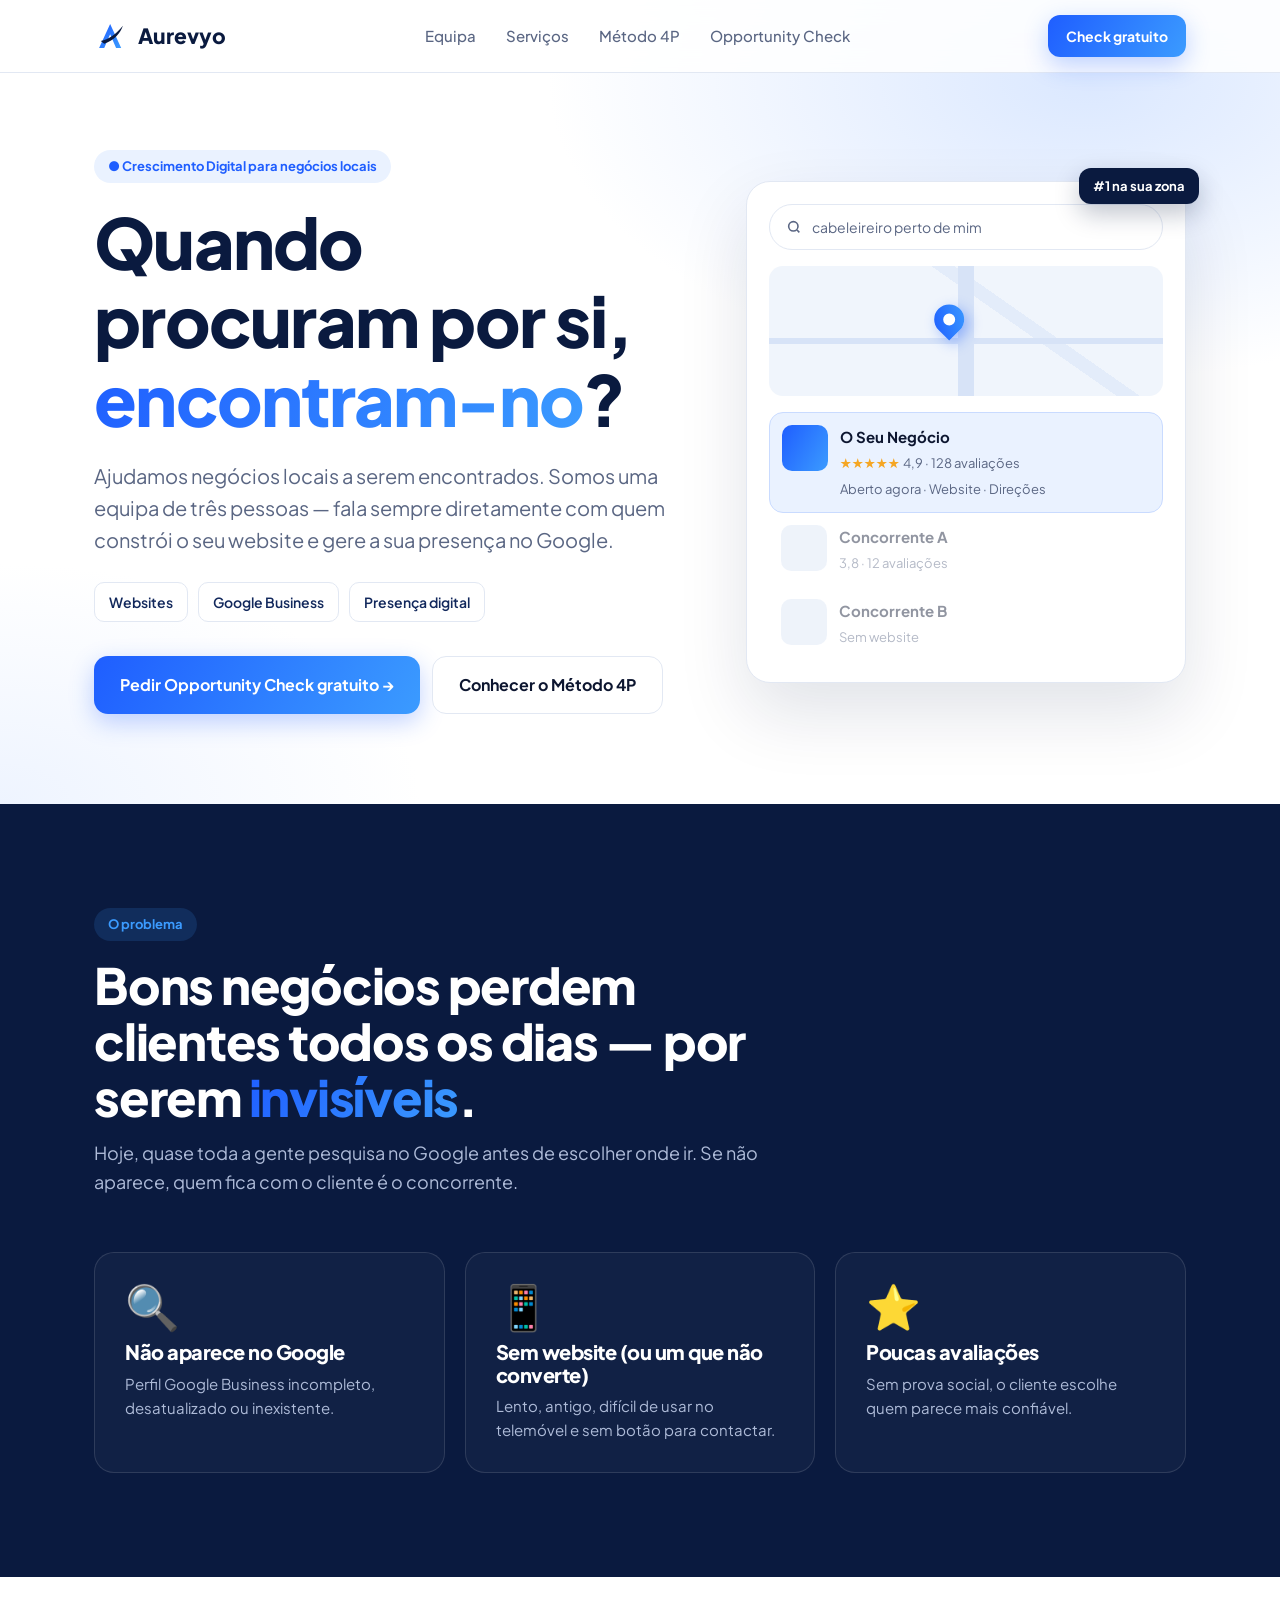
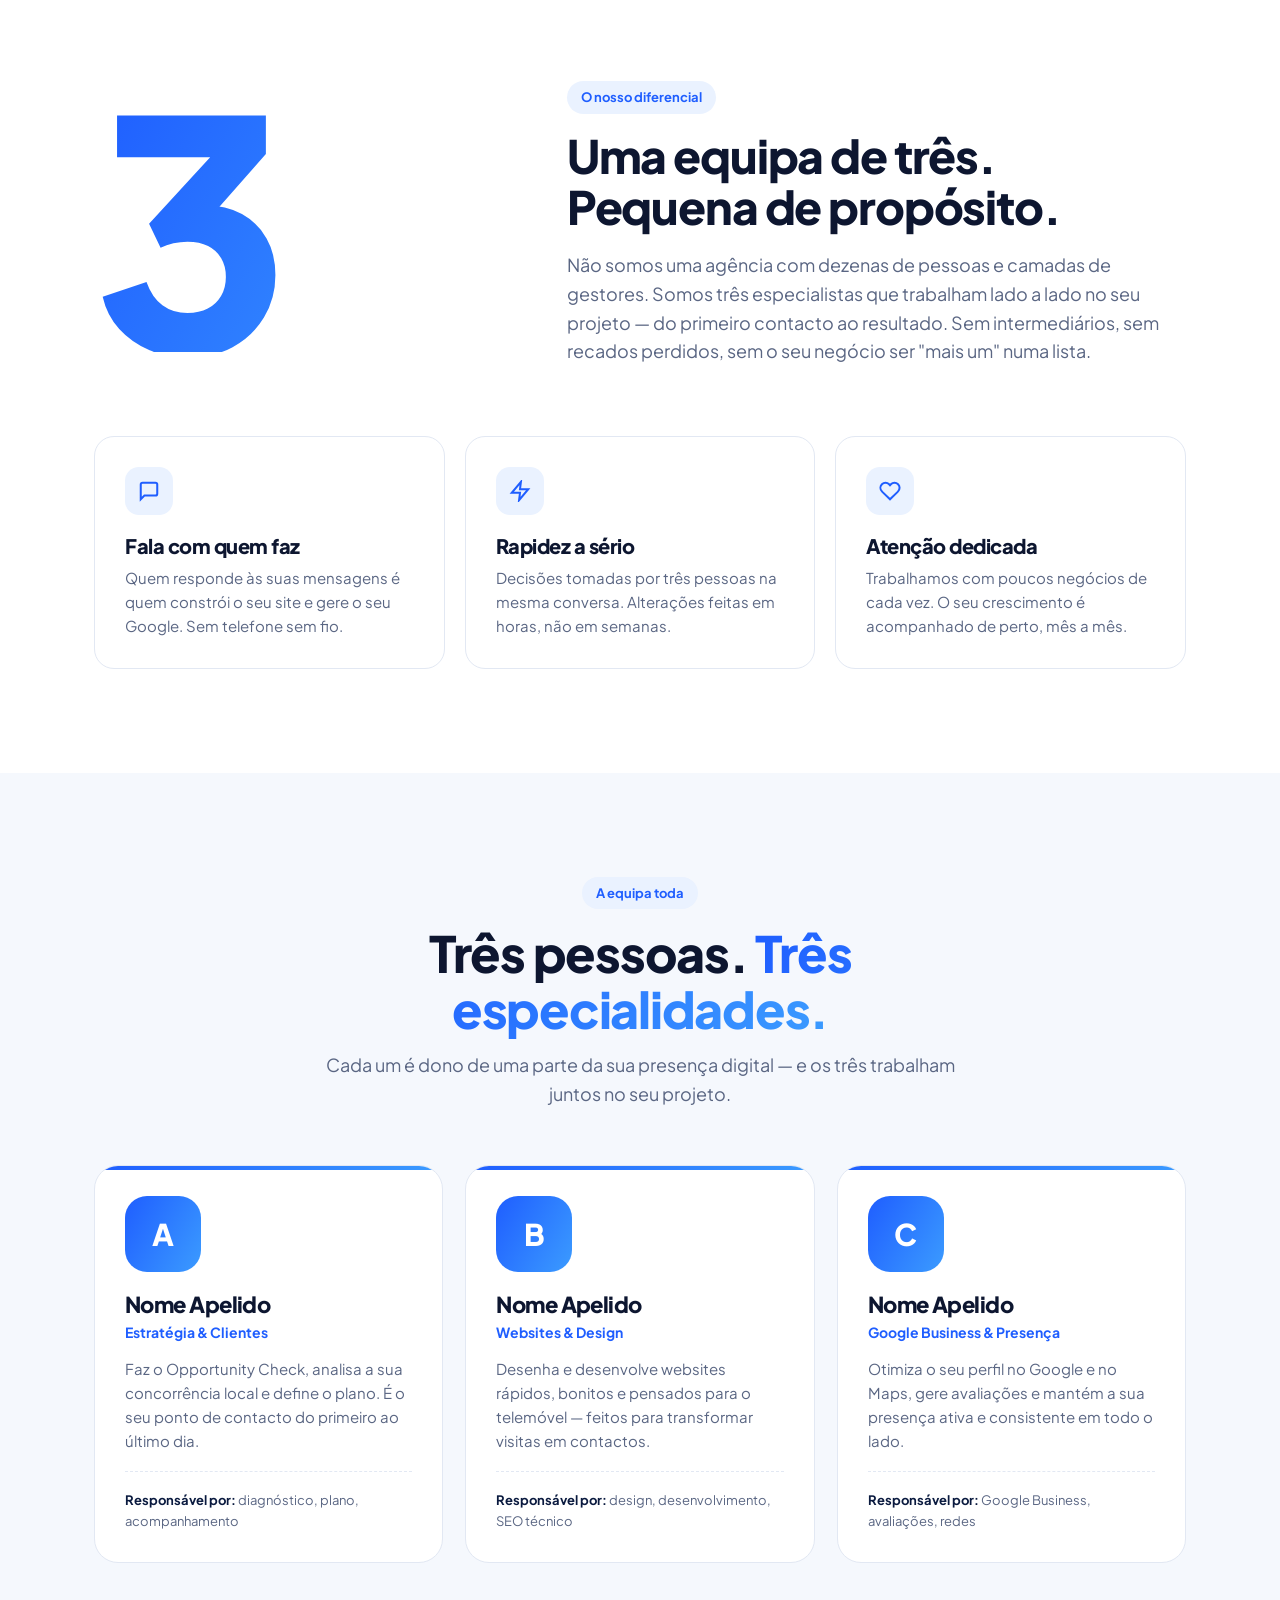
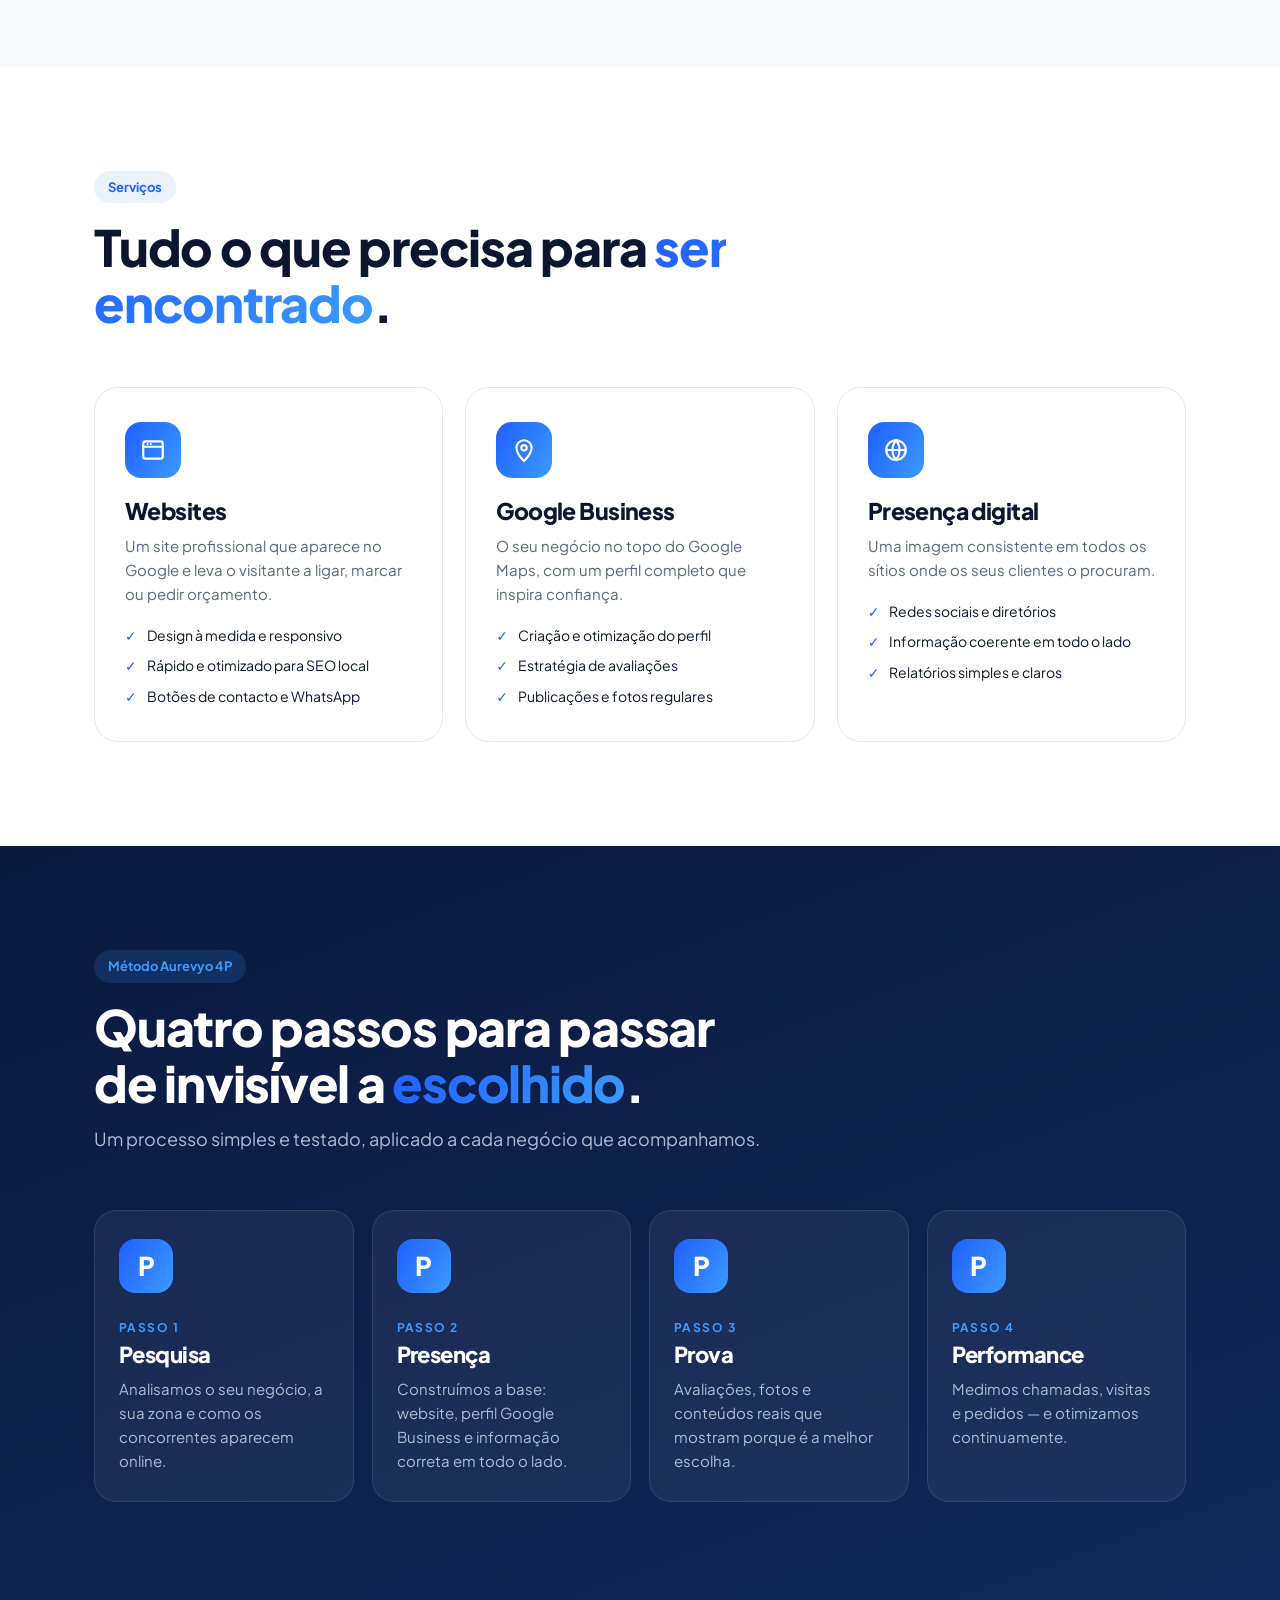
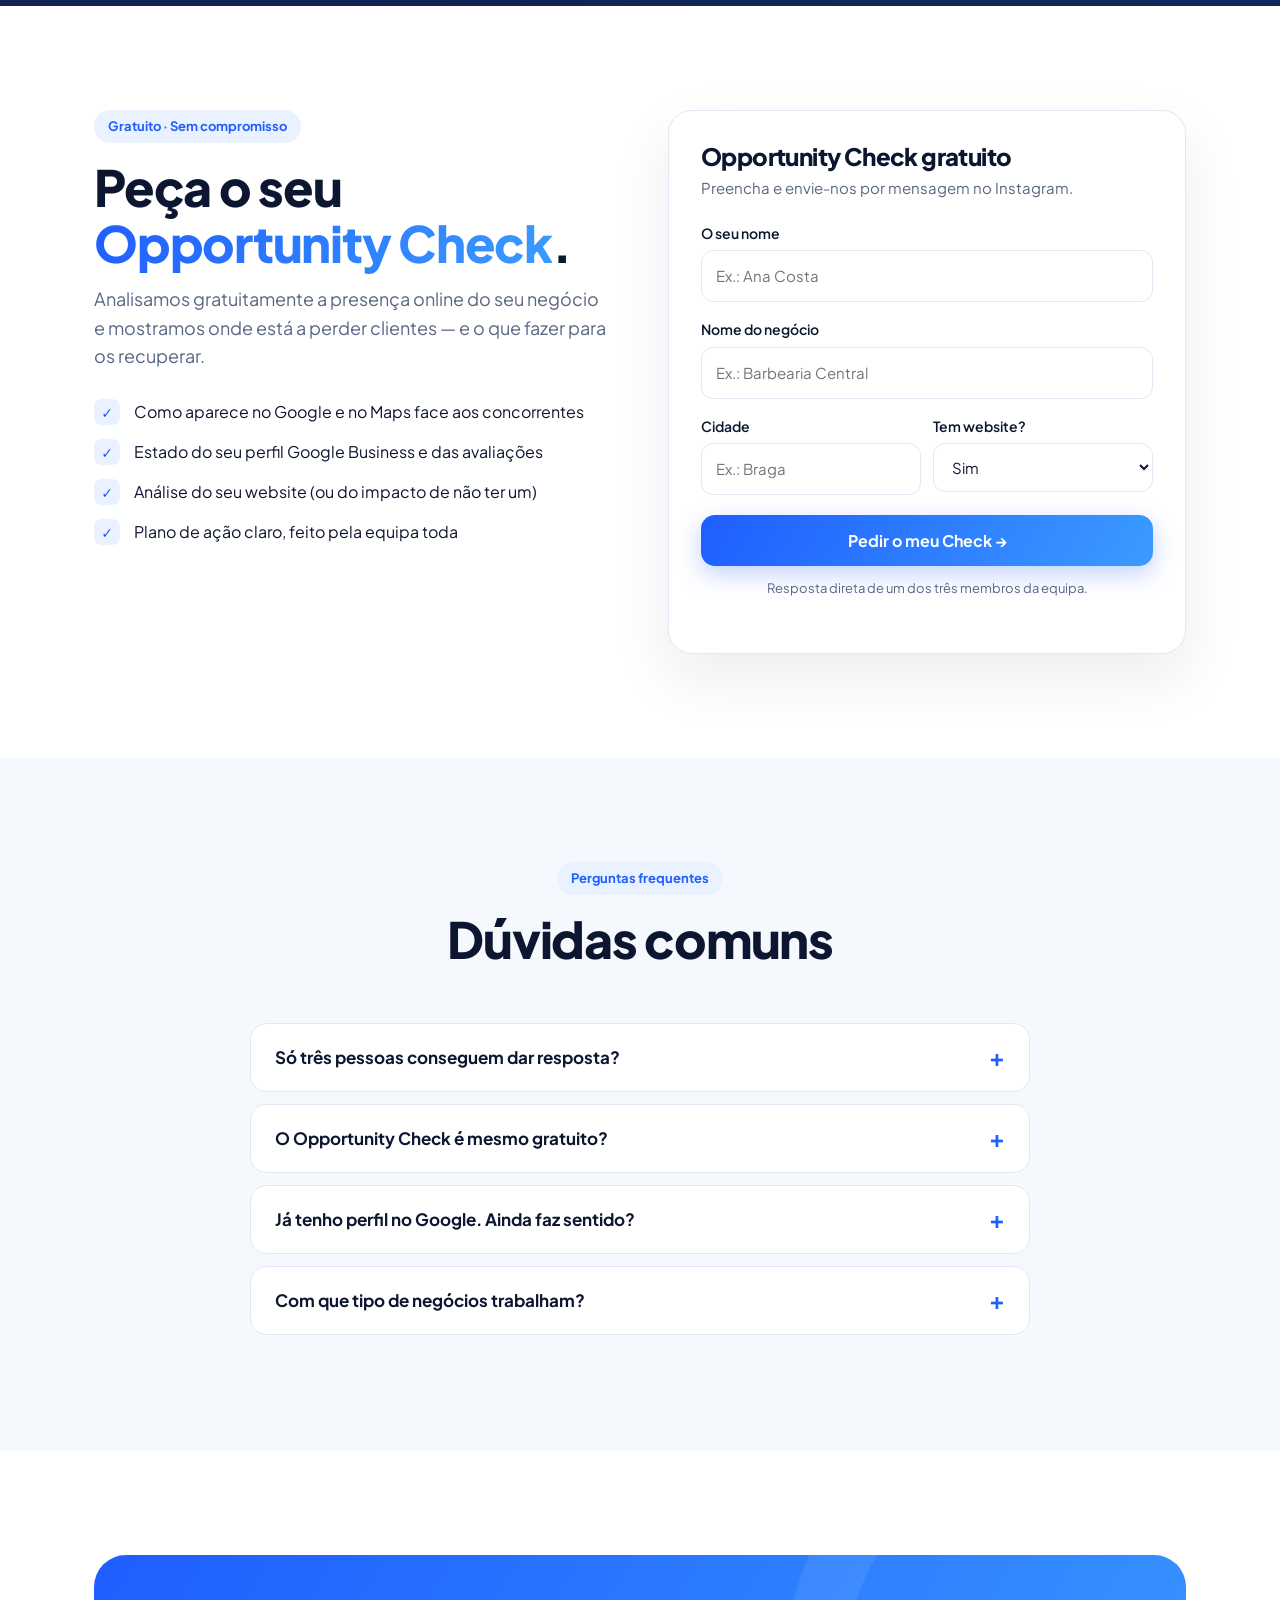
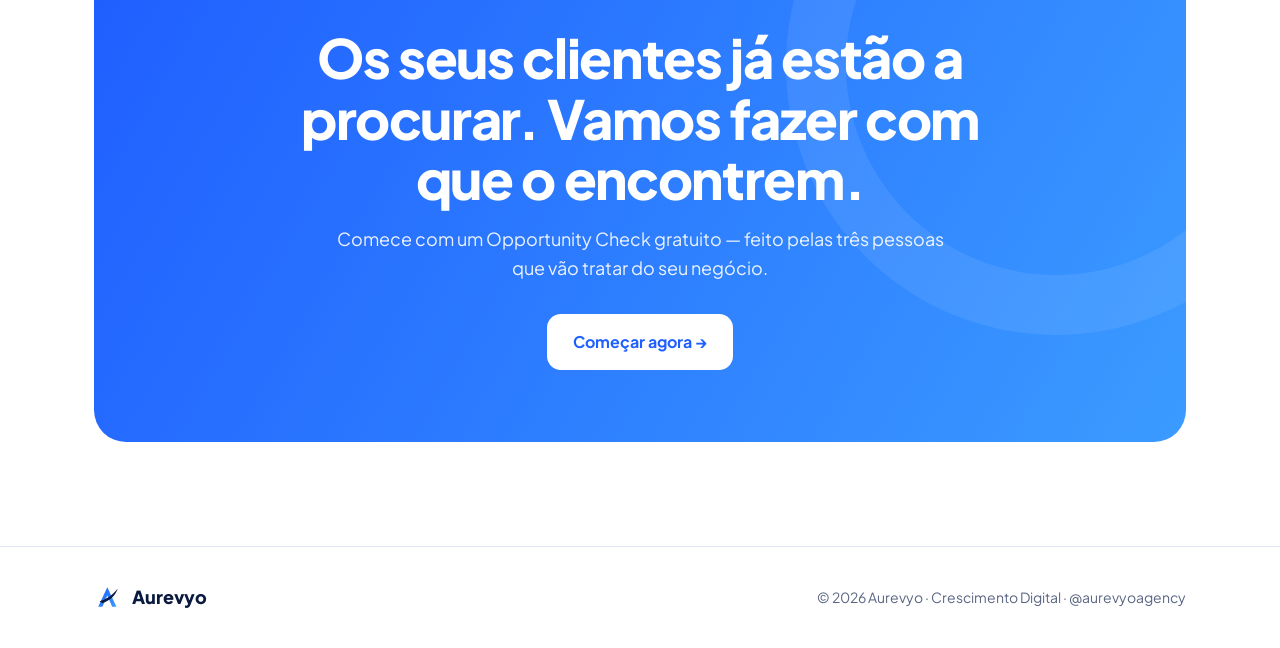
==== aurevyo/index.html @ ffbe44a6 "Add Aurevyo agency landing page Single-file site for Aurevyo (Crescimento Digital): local-business f" ====
<!doctype html>
<html lang="pt-PT">
<head>
<meta charset="utf-8">
<meta name="viewport" content="width=device-width, initial-scale=1">
<title>Aurevyo | Crescimento Digital</title>
<meta name="description" content="Ajudamos negócios locais a serem encontrados. Websites, Google Business e presença digital — feitos por uma equipa de três pessoas, sem intermediários.">
<link rel="preconnect" href="https://fonts.googleapis.com">
<link rel="preconnect" href="https://fonts.gstatic.com" crossorigin>
<link href="https://fonts.googleapis.com/css2?family=Plus+Jakarta+Sans:wght@400;500;600;700;800&display=swap" rel="stylesheet">
<style>
  /*
    ==== EDITAR ====
    - Equipa: nomes/cargos/bios na secção "EQUIPA".
    - Método 4P: os quatro P na secção "METODO".
    - Instagram: IG_USER no <script> no fim do ficheiro.
  */
  :root {
    --navy: #0a1a3f;
    --navy-2: #12285c;
    --blue: #1f5eff;
    --blue-2: #3b9bff;
    --sky: #eaf2ff;
    --bg: #ffffff;
    --bg-soft: #f5f8fd;
    --text: #0d1630;
    --muted: #5a6683;
    --line: #e2e8f3;
    --radius: 20px;
    --max: 1140px;
    --grad: linear-gradient(120deg, var(--blue), var(--blue-2));
  }
  * { box-sizing: border-box; margin: 0; padding: 0; }
  html { scroll-behavior: smooth; }
  body { background: var(--bg); color: var(--text); font-family: "Plus Jakarta Sans", system-ui, sans-serif; line-height: 1.6; -webkit-font-smoothing: antialiased; overflow-x: hidden; }
  a { color: inherit; text-decoration: none; }
  .wrap { max-width: var(--max); margin: 0 auto; padding: 0 24px; }
  h1, h2, h3 { line-height: 1.12; letter-spacing: -0.025em; font-weight: 800; }
  .eyebrow { display: inline-flex; align-items: center; gap: 8px; font-size: 13px; font-weight: 700; color: var(--blue); background: var(--sky); padding: 6px 14px; border-radius: 999px; }
  .grad { background: var(--grad); -webkit-background-clip: text; background-clip: text; color: transparent; }
  section { padding: 104px 0; }
  .head { max-width: 680px; margin-bottom: 56px; }
  .head.center { margin-left: auto; margin-right: auto; text-align: center; }
  .head h2 { font-size: clamp(32px, 4.6vw, 50px); margin: 16px 0 14px; }
  .head p { color: var(--muted); font-size: 18px; }

  .btn { display: inline-flex; align-items: center; justify-content: center; gap: 10px; padding: 15px 26px; border-radius: 14px; font-weight: 700; font-size: 16px; border: 0; cursor: pointer; font-family: inherit; transition: transform .2s, box-shadow .2s; }
  .btn-blue { background: var(--grad); color: #fff; box-shadow: 0 8px 24px rgba(31,94,255,.28); }
  .btn-blue:hover { transform: translateY(-2px); box-shadow: 0 14px 32px rgba(31,94,255,.36); }
  .btn-line { background: #fff; color: var(--text); border: 1.5px solid var(--line); }
  .btn-line:hover { border-color: var(--blue); }

  /* NAV */
  nav { position: fixed; inset: 0 0 auto 0; z-index: 50; background: rgba(255,255,255,.85); backdrop-filter: blur(14px); border-bottom: 1px solid var(--line); }
  nav .wrap { height: 72px; display: flex; align-items: center; justify-content: space-between; }
  .logo { display: flex; align-items: center; gap: 10px; font-weight: 800; font-size: 21px; color: var(--navy); }
  .logo svg { width: 34px; height: 34px; }
  .nav-links { display: flex; gap: 30px; font-size: 15px; font-weight: 500; color: var(--muted); }
  .nav-links a:hover { color: var(--blue); }
  nav .btn { padding: 10px 18px; font-size: 14px; border-radius: 12px; }

  /* HERO */
  .hero { padding: 150px 0 90px; background: radial-gradient(900px 500px at 85% 10%, #dbe8ff 0%, transparent 60%), radial-gradient(700px 400px at 0% 100%, #eef4ff 0%, transparent 60%); }
  .hero .wrap { display: grid; grid-template-columns: 1.15fr .85fr; gap: 56px; align-items: center; }
  .hero h1 { font-size: clamp(40px, 6vw, 70px); margin: 20px 0 22px; color: var(--navy); }
  .hero p.lead { font-size: clamp(17px, 1.9vw, 20px); color: var(--muted); max-width: 52ch; }
  .chips { display: flex; flex-wrap: wrap; gap: 10px; margin-top: 26px; }
  .chips span { font-size: 14px; font-weight: 600; padding: 8px 14px; border-radius: 10px; background: #fff; border: 1px solid var(--line); color: var(--navy-2); }
  .hero-cta { display: flex; gap: 12px; flex-wrap: wrap; margin-top: 34px; }

  /* Mock Google result */
  .mock { background: #fff; border: 1px solid var(--line); border-radius: 24px; padding: 22px; box-shadow: 0 30px 70px rgba(10,26,63,.12); position: relative; }
  .mock .search { display: flex; align-items: center; gap: 10px; border: 1px solid var(--line); border-radius: 999px; padding: 11px 16px; font-size: 14px; color: var(--muted); }
  .mock .map { height: 130px; border-radius: 14px; margin: 16px 0; background:
      linear-gradient(90deg, transparent 48%, #d7e3f7 48% 52%, transparent 52%),
      linear-gradient(0deg, transparent 40%, #d7e3f7 40% 45%, transparent 45%),
      linear-gradient(35deg, transparent 60%, #e3ecfa 60% 64%, transparent 64%), #f0f5fc; position: relative; }
  .pin { position: absolute; left: 50%; top: 38%; transform: translate(-50%,-100%); width: 30px; height: 30px; border-radius: 50% 50% 50% 0; rotate: -45deg; background: var(--grad); box-shadow: 0 6px 14px rgba(31,94,255,.4); }
  .pin::after { content: ""; position: absolute; inset: 9px; border-radius: 50%; background: #fff; }
  .biz { display: flex; gap: 12px; align-items: flex-start; padding: 12px; border-radius: 14px; }
  .biz.top { background: var(--sky); border: 1.5px solid #c9dbff; }
  .biz .th { width: 46px; height: 46px; border-radius: 10px; flex: none; background: #dbe5f5; }
  .biz.top .th { background: var(--grad); }
  .biz b { display: block; font-size: 15px; }
  .biz small { color: var(--muted); font-size: 13px; }
  .stars { color: #f5a623; font-size: 13px; letter-spacing: 1px; }
  .biz.dim { opacity: .45; }
  .badge-1 { position: absolute; right: -14px; top: -14px; background: var(--navy); color: #fff; font-weight: 700; font-size: 13px; padding: 8px 14px; border-radius: 12px; box-shadow: 0 10px 24px rgba(10,26,63,.25); }

  /* PROBLEMA */
  .problem { background: var(--navy); color: #fff; }
  .problem .head p { color: #aebbd8; }
  .problem .eyebrow { background: rgba(59,155,255,.15); color: var(--blue-2); }
  .stats { display: grid; grid-template-columns: repeat(3, 1fr); gap: 20px; }
  .stat { border: 1px solid rgba(255,255,255,.12); border-radius: var(--radius); padding: 30px; background: rgba(255,255,255,.03); }
  .stat .q { font-size: 44px; line-height: 1; margin-bottom: 14px; }
  .stat h3 { font-size: 20px; margin-bottom: 8px; }
  .stat p { color: #aebbd8; font-size: 15px; }

  /* DIFERENCIAL 3 */
  .three { display: grid; grid-template-columns: .8fr 1.2fr; gap: 60px; align-items: center; }
  .three .n { font-size: clamp(180px, 28vw, 320px); font-weight: 800; line-height: .8; letter-spacing: -0.06em; }
  .three h2 { font-size: clamp(30px, 4.2vw, 46px); margin: 16px 0 18px; }
  .three p { color: var(--muted); font-size: 18px; }
  .pillars { display: grid; grid-template-columns: repeat(3, 1fr); gap: 20px; margin-top: 70px; }
  .pillar { border: 1px solid var(--line); border-radius: var(--radius); padding: 30px; background: #fff; transition: transform .25s, box-shadow .25s; }
  .pillar:hover { transform: translateY(-4px); box-shadow: 0 18px 40px rgba(10,26,63,.08); }
  .ico { width: 48px; height: 48px; border-radius: 14px; background: var(--sky); color: var(--blue); display: grid; place-items: center; margin-bottom: 20px; }
  .pillar h3 { font-size: 20px; margin-bottom: 8px; }
  .pillar p { color: var(--muted); font-size: 15px; }

  /* EQUIPA */
  .team-sec { background: var(--bg-soft); }
  .team { display: grid; grid-template-columns: repeat(3, 1fr); gap: 22px; }
  .member { background: #fff; border: 1px solid var(--line); border-radius: 24px; padding: 30px; position: relative; overflow: hidden; }
  .member::before { content: ""; position: absolute; left: 0; right: 0; top: 0; height: 4px; background: var(--grad); }
  .avatar { width: 76px; height: 76px; border-radius: 22px; background: var(--grad); color: #fff; display: grid; place-items: center; font-size: 30px; font-weight: 800; margin-bottom: 20px; }
  .member h3 { font-size: 22px; }
  .member .role { color: var(--blue); font-weight: 700; font-size: 14px; margin: 4px 0 14px; }
  .member p { color: var(--muted); font-size: 15px; }
  .member .owns { margin-top: 18px; padding-top: 18px; border-top: 1px dashed var(--line); font-size: 13px; color: var(--muted); }
  .member .owns b { color: var(--navy); }

  /* SERVIÇOS */
  .services { display: grid; grid-template-columns: repeat(3, 1fr); gap: 22px; }
  .svc { border: 1px solid var(--line); border-radius: 24px; padding: 34px 30px; background: #fff; display: flex; flex-direction: column; }
  .svc .ico { width: 56px; height: 56px; border-radius: 16px; background: var(--grad); color: #fff; }
  .svc h3 { font-size: 23px; margin-bottom: 10px; }
  .svc p { color: var(--muted); font-size: 15px; }
  .svc ul { list-style: none; margin-top: 18px; display: grid; gap: 8px; }
  .svc li { font-size: 14px; display: flex; gap: 10px; }
  .svc li::before { content: "✓"; color: var(--blue); font-weight: 800; }

  /* MÉTODO 4P */
  .method { background: linear-gradient(160deg, var(--navy), var(--navy-2)); color: #fff; }
  .method .eyebrow { background: rgba(59,155,255,.15); color: var(--blue-2); }
  .method .head p { color: #aebbd8; }
  .ps { display: grid; grid-template-columns: repeat(4, 1fr); gap: 18px; }
  .p { border-radius: 22px; padding: 28px 24px; background: rgba(255,255,255,.05); border: 1px solid rgba(255,255,255,.1); position: relative; }
  .p .letter { width: 54px; height: 54px; border-radius: 16px; background: var(--grad); display: grid; place-items: center; font-size: 26px; font-weight: 800; margin-bottom: 20px; }
  .p small { color: var(--blue-2); font-weight: 700; font-size: 12px; letter-spacing: .12em; text-transform: uppercase; }
  .p h3 { font-size: 22px; margin: 4px 0 10px; }
  .p p { color: #aebbd8; font-size: 15px; }

  /* CHECK */
  .check .wrap { display: grid; grid-template-columns: 1fr 1fr; gap: 56px; align-items: start; }
  .check-list { list-style: none; display: grid; gap: 14px; margin-top: 28px; }
  .check-list li { display: flex; gap: 14px; align-items: flex-start; font-size: 16px; }
  .check-list li i { flex: none; width: 26px; height: 26px; border-radius: 8px; background: var(--sky); color: var(--blue); display: grid; place-items: center; font-style: normal; font-weight: 800; font-size: 14px; }
  form { background: #fff; border: 1px solid var(--line); border-radius: 24px; padding: 32px; box-shadow: 0 24px 60px rgba(10,26,63,.08); }
  form h3 { font-size: 24px; margin-bottom: 6px; }
  form > p { color: var(--muted); font-size: 15px; margin-bottom: 22px; }
  label { display: block; font-size: 14px; font-weight: 600; margin-bottom: 6px; }
  input, select { width: 100%; font: inherit; font-size: 15px; padding: 13px 14px; border: 1.5px solid var(--line); border-radius: 12px; margin-bottom: 16px; background: #fff; color: var(--text); }
  input:focus, select:focus { outline: none; border-color: var(--blue); }
  .row2 { display: grid; grid-template-columns: 1fr 1fr; gap: 12px; }
  form .btn { width: 100%; margin-top: 4px; }
  .note { font-size: 13px; color: var(--muted); margin-top: 12px; text-align: center; }
  .toast { display: none; margin-top: 14px; padding: 12px 14px; border-radius: 12px; background: var(--sky); color: var(--navy); font-size: 14px; }

  /* FAQ */
  .faq-sec { background: var(--bg-soft); }
  .faq { max-width: 780px; margin: 0 auto; }
  details { background: #fff; border: 1px solid var(--line); border-radius: 16px; padding: 20px 24px; margin-bottom: 12px; }
  summary { cursor: pointer; list-style: none; font-weight: 700; font-size: 17px; display: flex; justify-content: space-between; gap: 16px; }
  summary::-webkit-details-marker { display: none; }
  summary::after { content: "+"; color: var(--blue); font-size: 24px; line-height: 1; transition: transform .25s; }
  details[open] summary::after { transform: rotate(45deg); }
  details p { color: var(--muted); margin-top: 10px; }

  /* CTA */
  .cta { text-align: center; }
  .cta-box { background: var(--grad); color: #fff; border-radius: 32px; padding: 72px 32px; position: relative; overflow: hidden; }
  .cta-box::after { content: ""; position: absolute; width: 420px; height: 420px; border-radius: 50%; border: 60px solid rgba(255,255,255,.08); right: -140px; top: -160px; }
  .cta h2 { font-size: clamp(30px, 5vw, 54px); max-width: 18ch; margin: 0 auto 16px; position: relative; }
  .cta p { opacity: .9; font-size: 18px; max-width: 48ch; margin: 0 auto 32px; position: relative; }
  .cta .btn { background: #fff; color: var(--blue); position: relative; }

  footer { padding: 36px 0; border-top: 1px solid var(--line); color: var(--muted); font-size: 14px; }
  footer .wrap { display: flex; justify-content: space-between; align-items: center; flex-wrap: wrap; gap: 14px; }
  footer a:hover { color: var(--blue); }

  .rv { opacity: 0; transform: translateY(22px); transition: opacity .7s ease, transform .7s ease; }
  .rv.in { opacity: 1; transform: none; }
  @media (prefers-reduced-motion: reduce) { .rv { opacity: 1; transform: none; transition: none; } html { scroll-behavior: auto; } }

  @media (max-width: 960px) {
    .nav-links { display: none; }
    .hero .wrap, .three, .check .wrap { grid-template-columns: 1fr; }
    .hero { padding-top: 120px; }
    .stats, .pillars, .team, .services { grid-template-columns: 1fr; }
    .ps { grid-template-columns: 1fr 1fr; }
    .three { gap: 0; }
    section { padding: 80px 0; }
    .badge-1 { right: 10px; }
  }
  @media (max-width: 600px) {
    .wrap { padding: 0 16px; }
    .ps, .row2 { grid-template-columns: 1fr; }
    .hero-cta .btn { width: 100%; }
    form { padding: 24px 20px; }
    .cta-box { padding: 56px 20px; border-radius: 24px; }
    nav .btn { display: none; }
  }
</style>
</head>
<body>

<svg width="0" height="0" style="position:absolute" aria-hidden="true">
  <defs>
    <linearGradient id="lg" x1="0" y1="0" x2="1" y2="1"><stop offset="0" stop-color="#1f5eff"/><stop offset="1" stop-color="#3b9bff"/></linearGradient>
    <symbol id="mark" viewBox="0 0 40 40"><path d="M6 34 19 6l13 28h-6l-7-16-7 16z" fill="url(#lg)"/><path d="M8 26c9-2 18-8 26-18-3 9-10 17-22 21z" fill="#0a1a3f"/></symbol>
  </defs>
</svg>

<nav>
  <div class="wrap">
    <a href="#" class="logo"><svg><use href="#mark"/></svg>Aurevyo</a>
    <div class="nav-links">
      <a href="#equipa">Equipa</a>
      <a href="#servicos">Serviços</a>
      <a href="#metodo">Método 4P</a>
      <a href="#check">Opportunity Check</a>
    </div>
    <a class="btn btn-blue" href="#check">Check gratuito</a>
  </div>
</nav>

<!-- HERO -->
<header class="hero">
  <div class="wrap">
    <div>
      <span class="eyebrow rv">● Crescimento Digital para negócios locais</span>
      <h1 class="rv">Quando procuram por si, <span class="grad">encontram-no</span>?</h1>
      <p class="lead rv">Ajudamos negócios locais a serem encontrados. Somos uma equipa de três pessoas — fala sempre diretamente com quem constrói o seu website e gere a sua presença no Google.</p>
      <div class="chips rv"><span>Websites</span><span>Google Business</span><span>Presença digital</span></div>
      <div class="hero-cta rv">
        <a class="btn btn-blue" href="#check">Pedir Opportunity Check gratuito →</a>
        <a class="btn btn-line" href="#metodo">Conhecer o Método 4P</a>
      </div>
    </div>
    <div class="mock rv" aria-hidden="true">
      <span class="badge-1">#1 na sua zona</span>
      <div class="search">
        <svg width="16" height="16" viewBox="0 0 24 24" fill="none" stroke="currentColor" stroke-width="2.4"><circle cx="11" cy="11" r="7"/><path d="m20 20-3.5-3.5"/></svg>
        cabeleireiro perto de mim
      </div>
      <div class="map"><span class="pin"></span></div>
      <div class="biz top"><span class="th"></span><div><b>O Seu Negócio</b><span class="stars">★★★★★</span> <small>4,9 · 128 avaliações</small><br><small>Aberto agora · Website · Direções</small></div></div>
      <div class="biz dim"><span class="th"></span><div><b>Concorrente A</b><small>3,8 · 12 avaliações</small></div></div>
      <div class="biz dim"><span class="th"></span><div><b>Concorrente B</b><small>Sem website</small></div></div>
    </div>
  </div>
</header>

<!-- PROBLEMA -->
<section class="problem">
  <div class="wrap">
    <div class="head rv">
      <span class="eyebrow">O problema</span>
      <h2>Bons negócios perdem clientes todos os dias — por serem <span class="grad">invisíveis</span>.</h2>
      <p>Hoje, quase toda a gente pesquisa no Google antes de escolher onde ir. Se não aparece, quem fica com o cliente é o concorrente.</p>
    </div>
    <div class="stats">
      <div class="stat rv"><div class="q">🔍</div><h3>Não aparece no Google</h3><p>Perfil Google Business incompleto, desatualizado ou inexistente.</p></div>
      <div class="stat rv"><div class="q">📱</div><h3>Sem website (ou um que não converte)</h3><p>Lento, antigo, difícil de usar no telemóvel e sem botão para contactar.</p></div>
      <div class="stat rv"><div class="q">⭐</div><h3>Poucas avaliações</h3><p>Sem prova social, o cliente escolhe quem parece mais confiável.</p></div>
    </div>
  </div>
</section>

<!-- DIFERENCIAL: 3 PESSOAS -->
<section id="diferencial">
  <div class="wrap">
    <div class="three">
      <div class="n grad rv">3</div>
      <div class="rv">
        <span class="eyebrow">O nosso diferencial</span>
        <h2>Uma equipa de três. Pequena de propósito.</h2>
        <p>Não somos uma agência com dezenas de pessoas e camadas de gestores. Somos três especialistas que trabalham lado a lado no seu projeto — do primeiro contacto ao resultado. Sem intermediários, sem recados perdidos, sem o seu negócio ser "mais um" numa lista.</p>
      </div>
    </div>
    <div class="pillars">
      <div class="pillar rv">
        <div class="ico"><svg width="22" height="22" viewBox="0 0 24 24" fill="none" stroke="currentColor" stroke-width="2.2" stroke-linecap="round"><path d="M21 15a2 2 0 0 1-2 2H7l-4 4V5a2 2 0 0 1 2-2h14a2 2 0 0 1 2 2z"/></svg></div>
        <h3>Fala com quem faz</h3>
        <p>Quem responde às suas mensagens é quem constrói o seu site e gere o seu Google. Sem telefone sem fio.</p>
      </div>
      <div class="pillar rv">
        <div class="ico"><svg width="22" height="22" viewBox="0 0 24 24" fill="none" stroke="currentColor" stroke-width="2.2" stroke-linecap="round"><path d="M13 2 3 14h9l-1 8 10-12h-9l1-8z"/></svg></div>
        <h3>Rapidez a sério</h3>
        <p>Decisões tomadas por três pessoas na mesma conversa. Alterações feitas em horas, não em semanas.</p>
      </div>
      <div class="pillar rv">
        <div class="ico"><svg width="22" height="22" viewBox="0 0 24 24" fill="none" stroke="currentColor" stroke-width="2.2" stroke-linecap="round"><path d="M20.8 4.6a5.5 5.5 0 0 0-7.8 0L12 5.7l-1-1.1a5.5 5.5 0 0 0-7.8 7.8l1 1.1L12 21l7.8-7.5 1-1.1a5.5 5.5 0 0 0 0-7.8z"/></svg></div>
        <h3>Atenção dedicada</h3>
        <p>Trabalhamos com poucos negócios de cada vez. O seu crescimento é acompanhado de perto, mês a mês.</p>
      </div>
    </div>
  </div>
</section>

<!-- EQUIPA (EDITAR: nomes, cargos e textos reais) -->
<section class="team-sec" id="equipa">
  <div class="wrap">
    <div class="head center rv">
      <span class="eyebrow">A equipa toda</span>
      <h2>Três pessoas. <span class="grad">Três especialidades.</span></h2>
      <p>Cada um é dono de uma parte da sua presença digital — e os três trabalham juntos no seu projeto.</p>
    </div>
    <div class="team">
      <article class="member rv">
        <div class="avatar">A</div>
        <h3>Nome Apelido</h3>
        <div class="role">Estratégia &amp; Clientes</div>
        <p>Faz o Opportunity Check, analisa a sua concorrência local e define o plano. É o seu ponto de contacto do primeiro ao último dia.</p>
        <div class="owns"><b>Responsável por:</b> diagnóstico, plano, acompanhamento</div>
      </article>
      <article class="member rv">
        <div class="avatar">B</div>
        <h3>Nome Apelido</h3>
        <div class="role">Websites &amp; Design</div>
        <p>Desenha e desenvolve websites rápidos, bonitos e pensados para o telemóvel — feitos para transformar visitas em contactos.</p>
        <div class="owns"><b>Responsável por:</b> design, desenvolvimento, SEO técnico</div>
      </article>
      <article class="member rv">
        <div class="avatar">C</div>
        <h3>Nome Apelido</h3>
        <div class="role">Google Business &amp; Presença</div>
        <p>Otimiza o seu perfil no Google e no Maps, gere avaliações e mantém a sua presença ativa e consistente em todo o lado.</p>
        <div class="owns"><b>Responsável por:</b> Google Business, avaliações, redes</div>
      </article>
    </div>
  </div>
</section>

<!-- SERVIÇOS -->
<section id="servicos">
  <div class="wrap">
    <div class="head rv">
      <span class="eyebrow">Serviços</span>
      <h2>Tudo o que precisa para <span class="grad">ser encontrado</span>.</h2>
    </div>
    <div class="services">
      <div class="svc rv">
        <div class="ico"><svg width="26" height="26" viewBox="0 0 24 24" fill="none" stroke="currentColor" stroke-width="2" stroke-linecap="round"><rect x="3" y="4" width="18" height="16" rx="2"/><path d="M3 9h18M7 6.5h.01M10 6.5h.01"/></svg></div>
        <h3>Websites</h3>
        <p>Um site profissional que aparece no Google e leva o visitante a ligar, marcar ou pedir orçamento.</p>
        <ul><li>Design à medida e responsivo</li><li>Rápido e otimizado para SEO local</li><li>Botões de contacto e WhatsApp</li></ul>
      </div>
      <div class="svc rv">
        <div class="ico"><svg width="26" height="26" viewBox="0 0 24 24" fill="none" stroke="currentColor" stroke-width="2" stroke-linecap="round"><path d="M12 22s7-6.1 7-12a7 7 0 0 0-14 0c0 5.9 7 12 7 12z"/><circle cx="12" cy="10" r="2.5"/></svg></div>
        <h3>Google Business</h3>
        <p>O seu negócio no topo do Google Maps, com um perfil completo que inspira confiança.</p>
        <ul><li>Criação e otimização do perfil</li><li>Estratégia de avaliações</li><li>Publicações e fotos regulares</li></ul>
      </div>
      <div class="svc rv">
        <div class="ico"><svg width="26" height="26" viewBox="0 0 24 24" fill="none" stroke="currentColor" stroke-width="2" stroke-linecap="round"><circle cx="12" cy="12" r="9"/><path d="M3 12h18M12 3a14 14 0 0 1 0 18M12 3a14 14 0 0 0 0 18"/></svg></div>
        <h3>Presença digital</h3>
        <p>Uma imagem consistente em todos os sítios onde os seus clientes o procuram.</p>
        <ul><li>Redes sociais e diretórios</li><li>Informação coerente em todo o lado</li><li>Relatórios simples e claros</li></ul>
      </div>
    </div>
  </div>
</section>

<!-- MÉTODO 4P (EDITAR: confirmar os quatro P reais do método) -->
<section class="method" id="metodo">
  <div class="wrap">
    <div class="head rv">
      <span class="eyebrow">Método Aurevyo 4P</span>
      <h2>Quatro passos para passar de invisível a <span class="grad">escolhido</span>.</h2>
      <p>Um processo simples e testado, aplicado a cada negócio que acompanhamos.</p>
    </div>
    <div class="ps">
      <div class="p rv"><div class="letter">P</div><small>Passo 1</small><h3>Pesquisa</h3><p>Analisamos o seu negócio, a sua zona e como os concorrentes aparecem online.</p></div>
      <div class="p rv"><div class="letter">P</div><small>Passo 2</small><h3>Presença</h3><p>Construímos a base: website, perfil Google Business e informação correta em todo o lado.</p></div>
      <div class="p rv"><div class="letter">P</div><small>Passo 3</small><h3>Prova</h3><p>Avaliações, fotos e conteúdos reais que mostram porque é a melhor escolha.</p></div>
      <div class="p rv"><div class="letter">P</div><small>Passo 4</small><h3>Performance</h3><p>Medimos chamadas, visitas e pedidos — e otimizamos continuamente.</p></div>
    </div>
  </div>
</section>

<!-- OPPORTUNITY CHECK -->
<section class="check" id="check">
  <div class="wrap">
    <div class="rv">
      <span class="eyebrow">Gratuito · Sem compromisso</span>
      <h2 style="font-size:clamp(32px,4.6vw,50px);margin:16px 0 14px">Peça o seu <span class="grad">Opportunity Check</span>.</h2>
      <p style="color:var(--muted);font-size:18px">Analisamos gratuitamente a presença online do seu negócio e mostramos onde está a perder clientes — e o que fazer para os recuperar.</p>
      <ul class="check-list">
        <li><i>✓</i>Como aparece no Google e no Maps face aos concorrentes</li>
        <li><i>✓</i>Estado do seu perfil Google Business e das avaliações</li>
        <li><i>✓</i>Análise do seu website (ou do impacto de não ter um)</li>
        <li><i>✓</i>Plano de ação claro, feito pela equipa toda</li>
      </ul>
    </div>
    <form id="checkForm" class="rv">
      <h3>Opportunity Check gratuito</h3>
      <p>Preencha e envie-nos por mensagem no Instagram.</p>
      <label for="f-nome">O seu nome</label>
      <input id="f-nome" name="nome" required placeholder="Ex.: Ana Costa">
      <label for="f-neg">Nome do negócio</label>
      <input id="f-neg" name="negocio" required placeholder="Ex.: Barbearia Central">
      <div class="row2">
        <div><label for="f-cid">Cidade</label><input id="f-cid" name="cidade" required placeholder="Ex.: Braga"></div>
        <div><label for="f-site">Tem website?</label>
          <select id="f-site" name="site"><option>Sim</option><option>Não</option><option>Não sei</option></select></div>
      </div>
      <button class="btn btn-blue" type="submit">Pedir o meu Check →</button>
      <div class="toast" id="toast">Mensagem copiada! Cole-a na conversa do Instagram que acabou de abrir.</div>
      <p class="note">Resposta direta de um dos três membros da equipa.</p>
    </form>
  </div>
</section>

<!-- FAQ -->
<section class="faq-sec">
  <div class="wrap">
    <div class="head center rv">
      <span class="eyebrow">Perguntas frequentes</span>
      <h2>Dúvidas comuns</h2>
    </div>
    <div class="faq rv">
      <details><summary>Só três pessoas conseguem dar resposta?</summary><p>Sim — porque escolhemos trabalhar com poucos negócios de cada vez. Preferimos fazer bem a fazer muito.</p></details>
      <details><summary>O Opportunity Check é mesmo gratuito?</summary><p>É. Analisamos a sua presença online e mostramos as oportunidades. Decide depois, sem qualquer compromisso.</p></details>
      <details><summary>Já tenho perfil no Google. Ainda faz sentido?</summary><p>Muito. A maioria dos perfis está incompleta ou parada. Pequenas otimizações costumam fazer uma grande diferença na posição no Maps.</p></details>
      <details><summary>Com que tipo de negócios trabalham?</summary><p>Negócios locais: restaurantes, cabeleireiros, clínicas, oficinas, lojas, prestadores de serviços — quem depende de ser encontrado na sua zona.</p></details>
    </div>
  </div>
</section>

<!-- CTA -->
<section class="cta">
  <div class="wrap">
    <div class="cta-box rv">
      <h2>Os seus clientes já estão a procurar. Vamos fazer com que o encontrem.</h2>
      <p>Comece com um Opportunity Check gratuito — feito pelas três pessoas que vão tratar do seu negócio.</p>
      <a class="btn" href="#check">Começar agora →</a>
    </div>
  </div>
</section>

<footer>
  <div class="wrap">
    <a href="#" class="logo" style="font-size:18px"><svg style="width:28px;height:28px"><use href="#mark"/></svg>Aurevyo</a>
    <span>© <span id="y"></span> Aurevyo · Crescimento Digital · <a class="ig" href="#" target="_blank" rel="noopener">@aurevyoagency</a></span>
  </div>
</footer>

<script>
  const IG_USER = 'aurevyoagency';
  const IG_URL = 'https://www.instagram.com/' + IG_USER;
  const IG_DM = 'https://ig.me/m/' + IG_USER;
  document.querySelectorAll('a.ig').forEach(a => a.href = IG_URL);
  document.getElementById('y').textContent = new Date().getFullYear();

  document.getElementById('checkForm').addEventListener('submit', async (e) => {
    e.preventDefault();
    const d = Object.fromEntries(new FormData(e.target));
    const msg = `Olá! Gostava de pedir o Opportunity Check gratuito.\nNome: ${d.nome}\nNegócio: ${d.negocio}\nCidade: ${d.cidade}\nTem website: ${d.site}`;
    try { await navigator.clipboard.writeText(msg); } catch (_) {}
    document.getElementById('toast').style.display = 'block';
    window.open(IG_DM, '_blank', 'noopener');
  });

  const io = 'IntersectionObserver' in window ? new IntersectionObserver(es => {
    es.forEach(e => { if (e.isIntersecting) { e.target.classList.add('in'); io.unobserve(e.target); } });
  }, { threshold: 0.12 }) : null;
  document.querySelectorAll('.rv').forEach(el => io ? io.observe(el) : el.classList.add('in'));
</script>
</body>
</html>
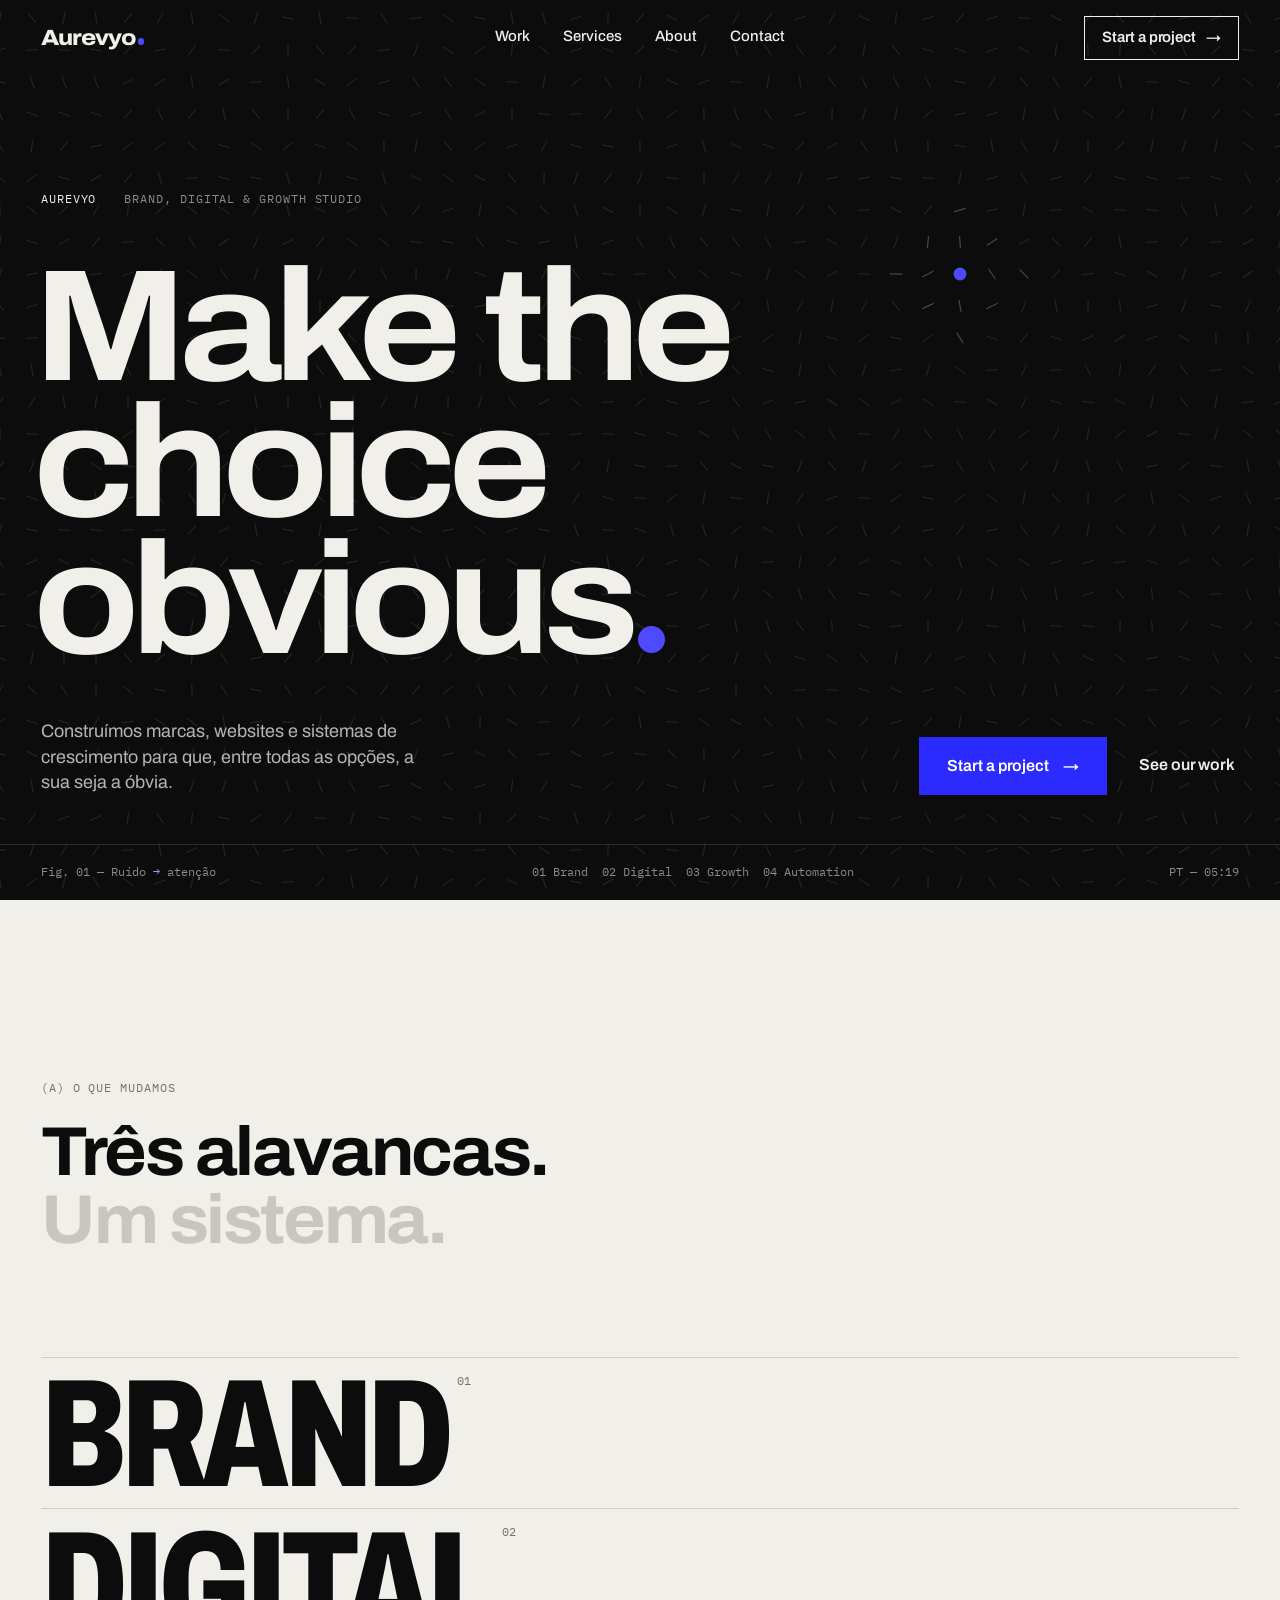
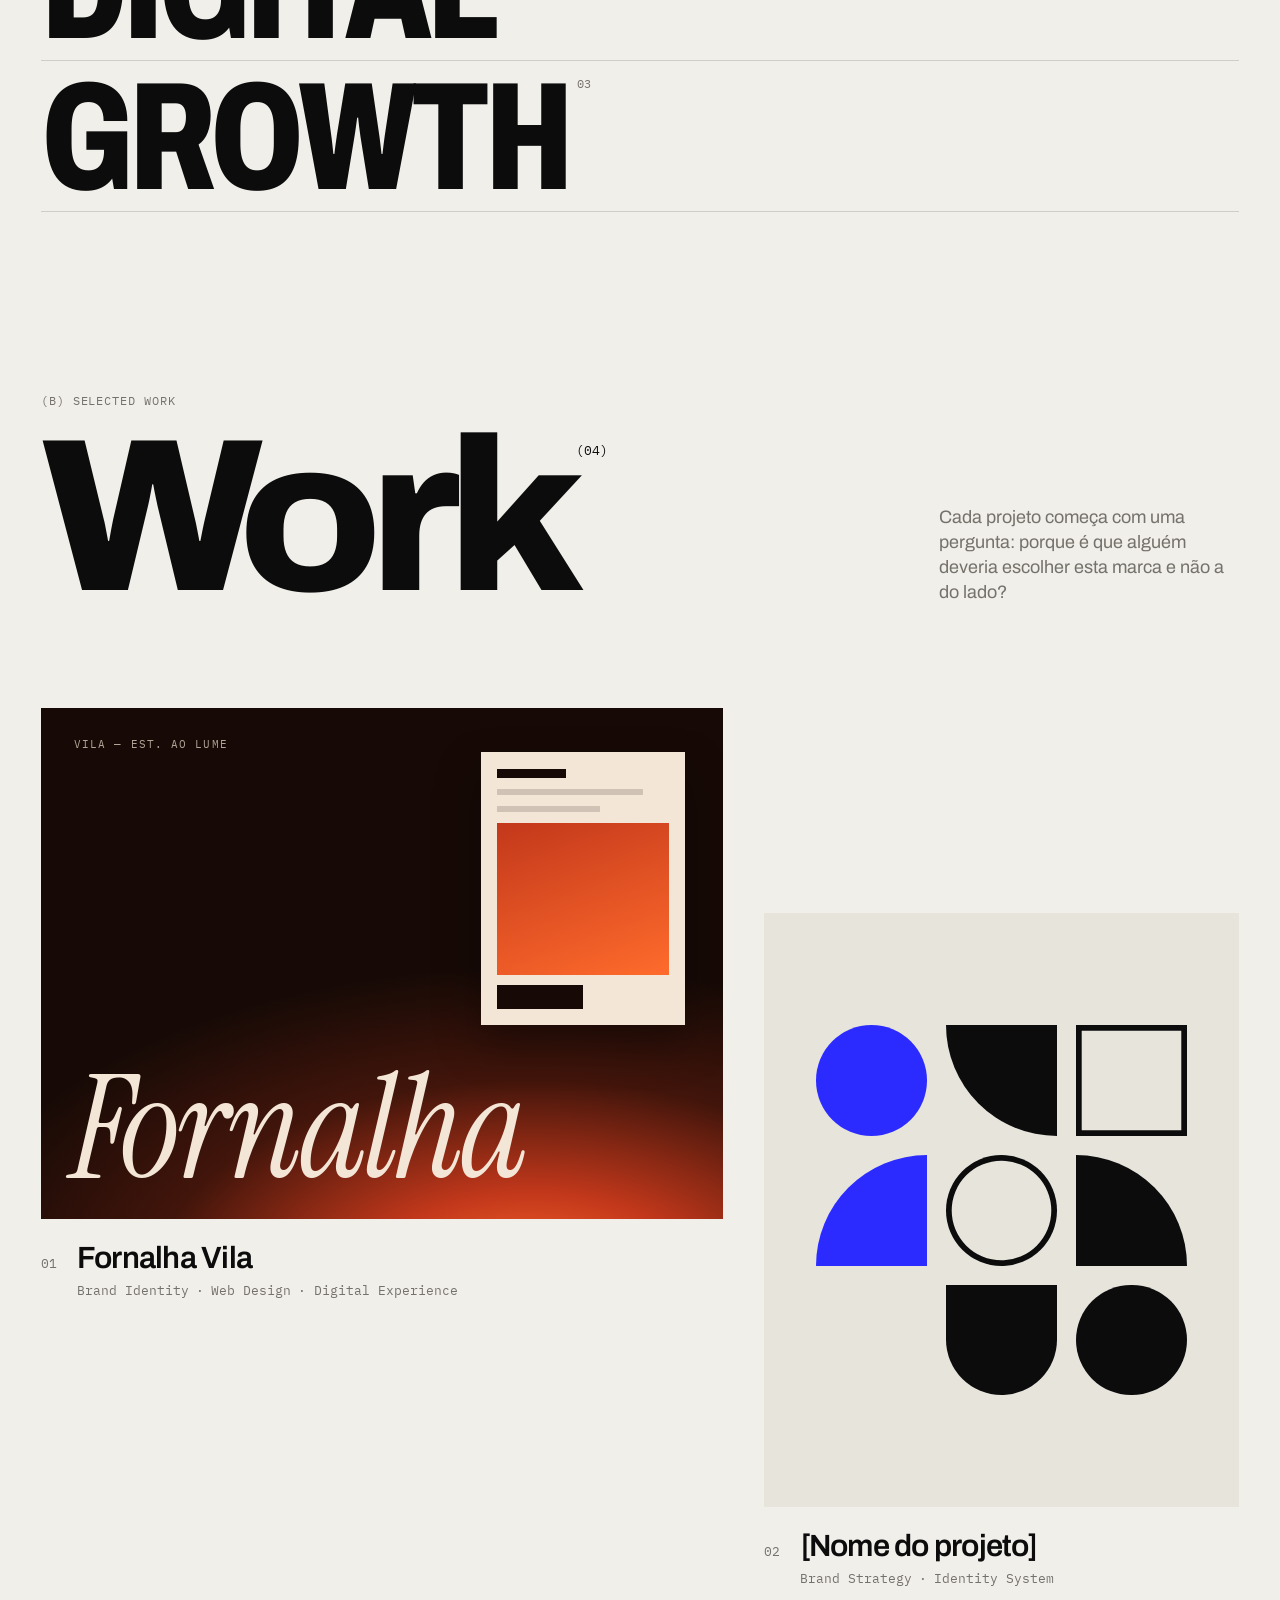
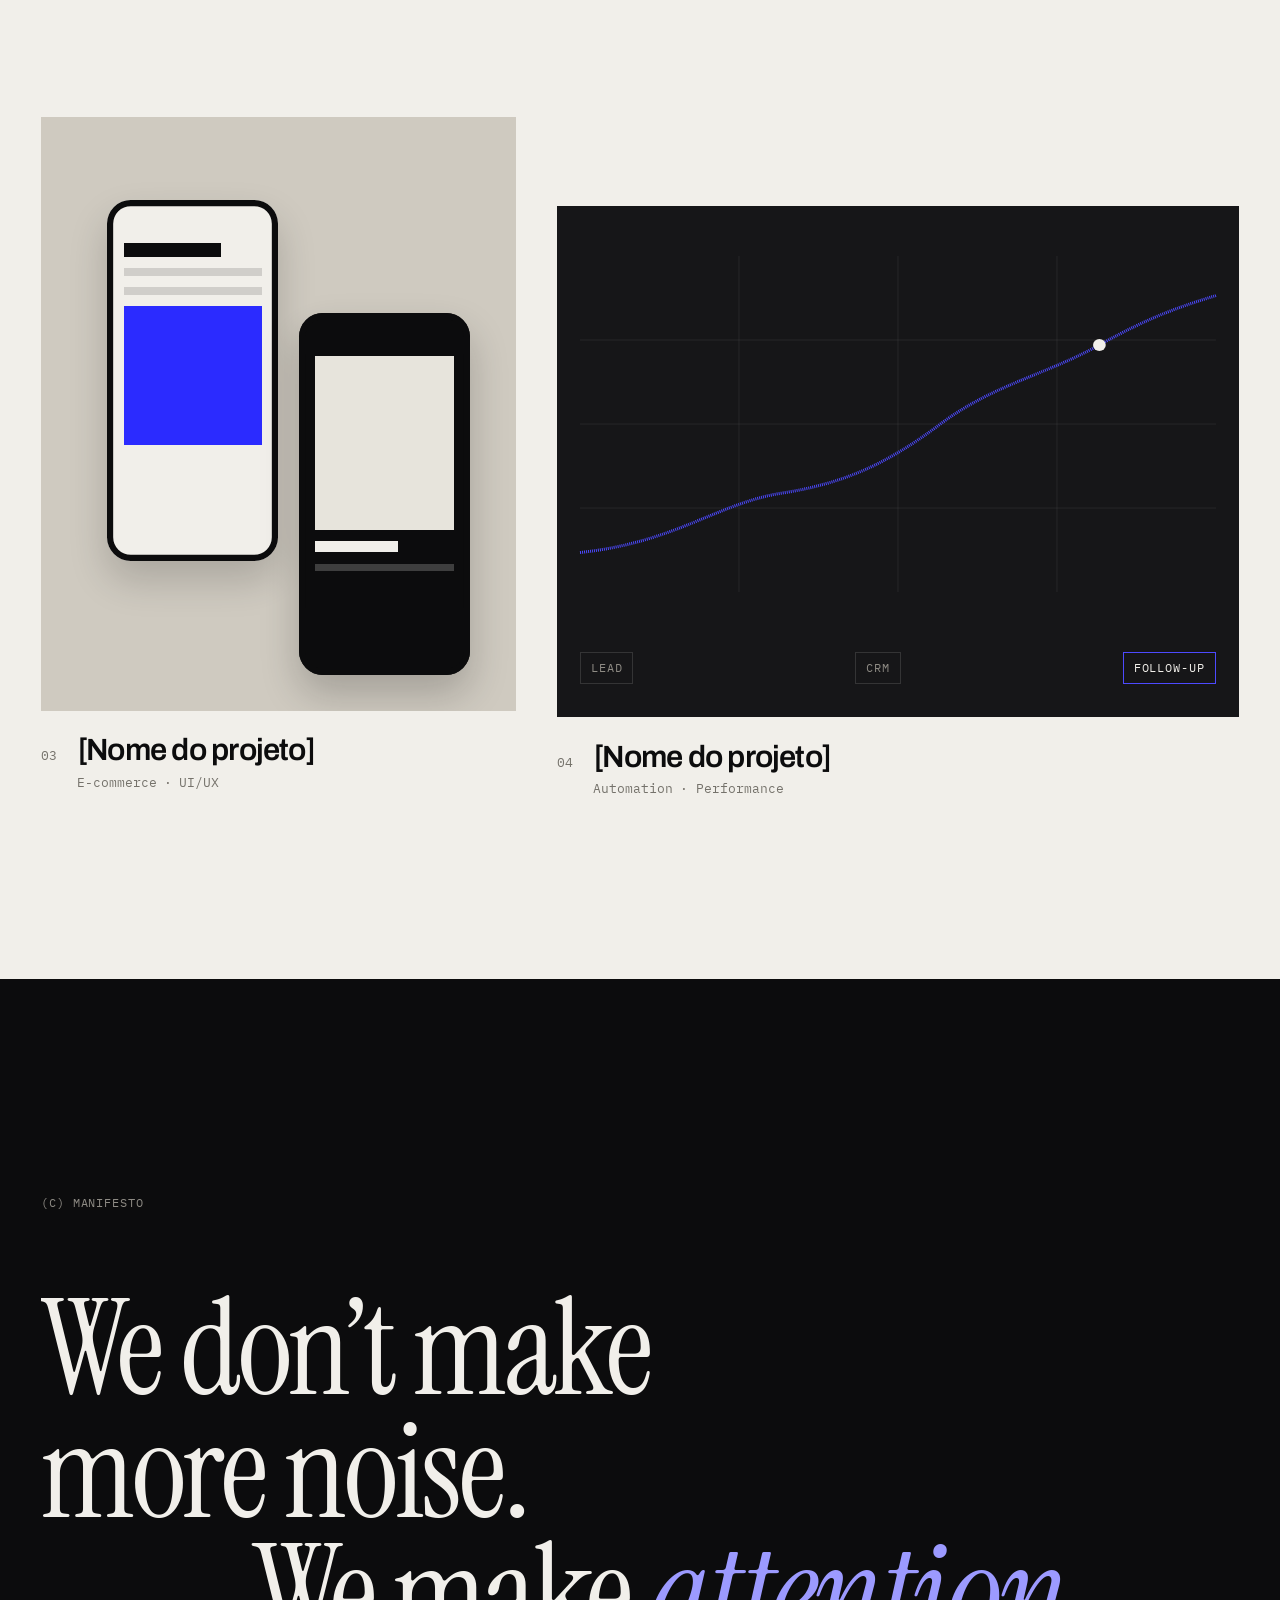
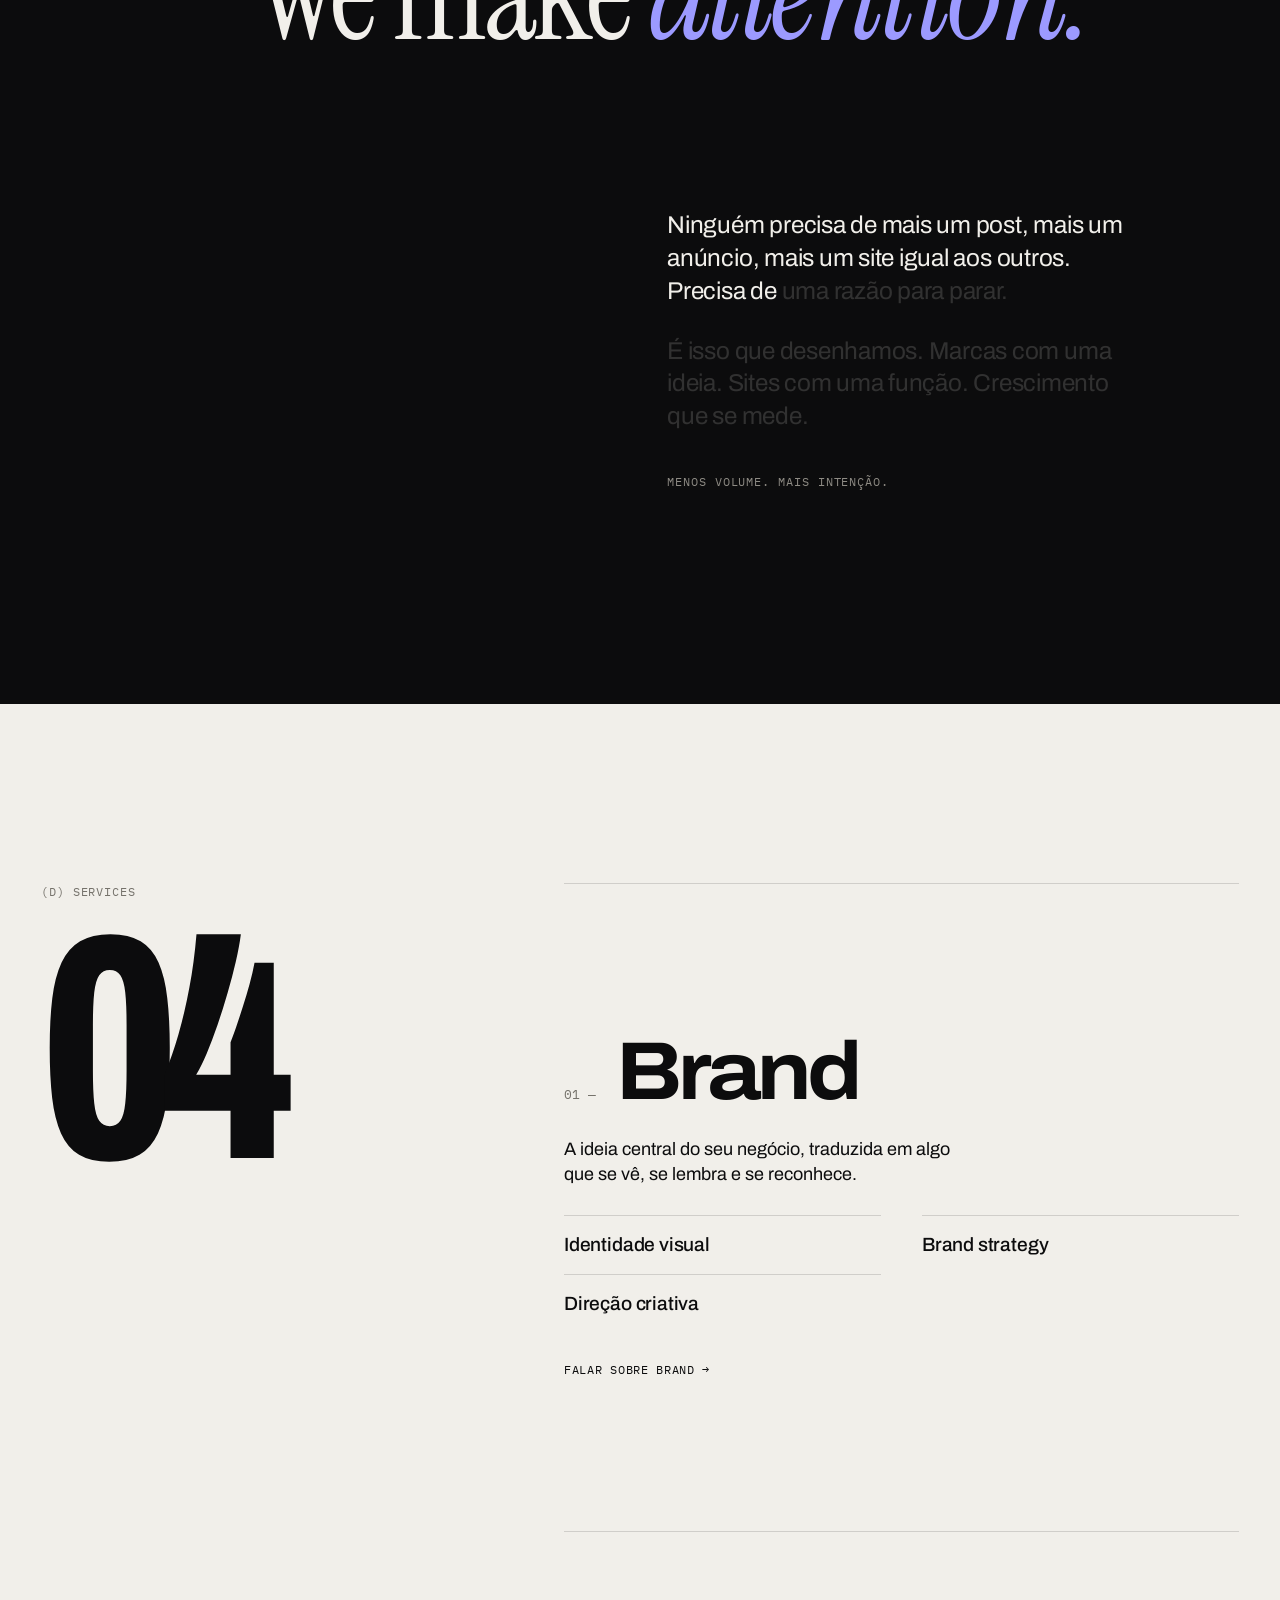
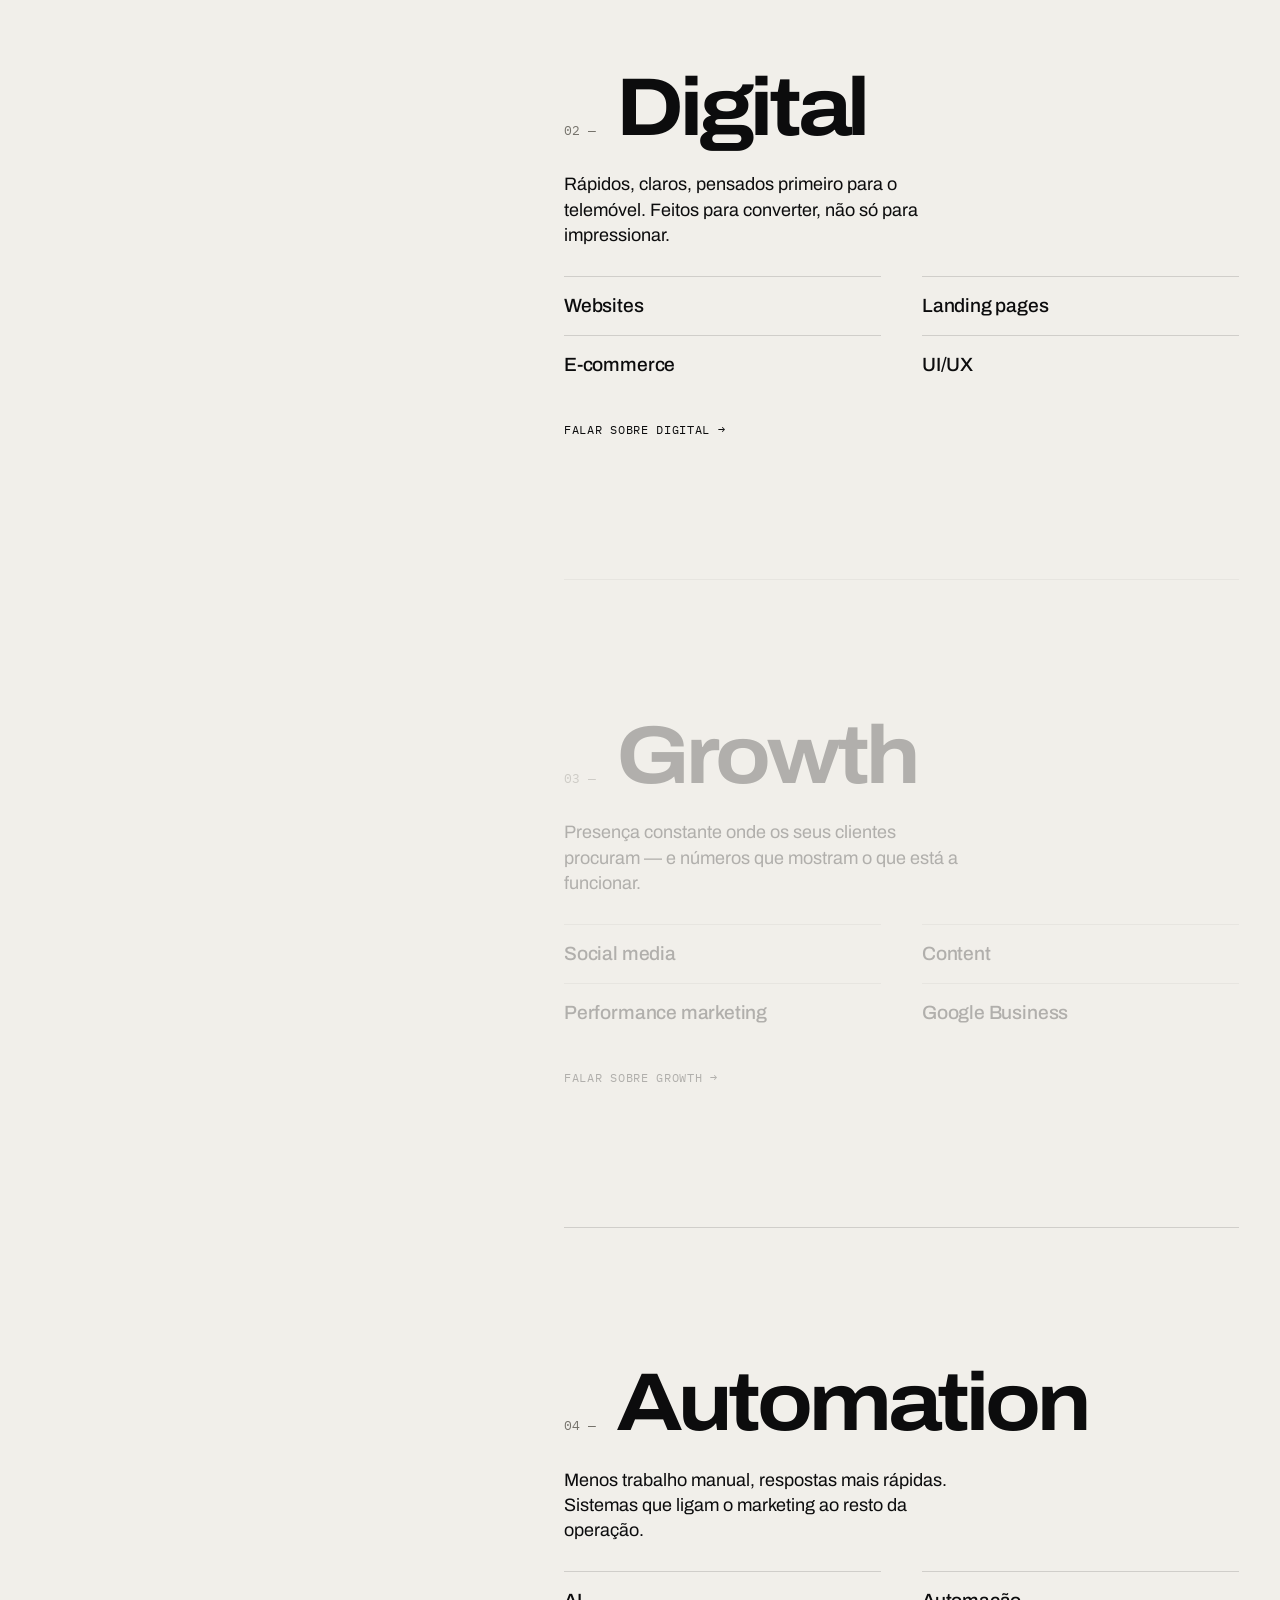
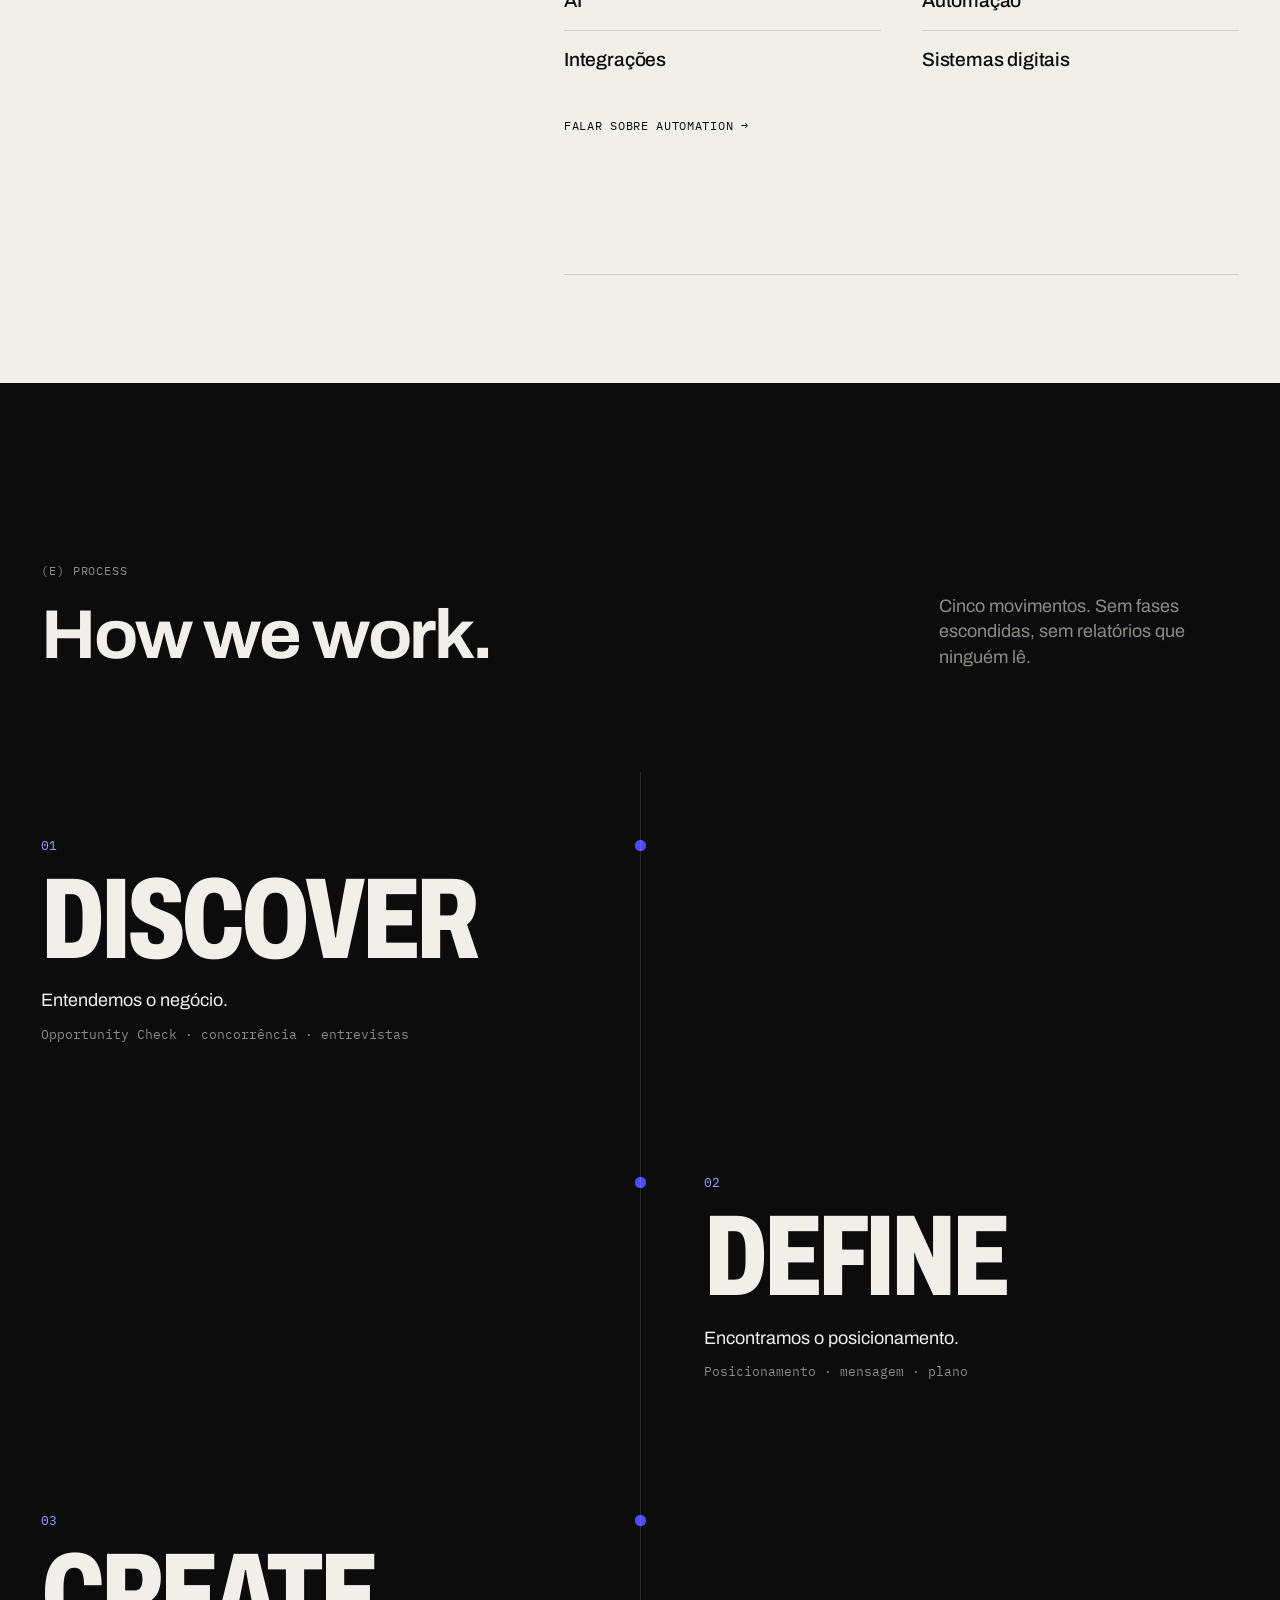
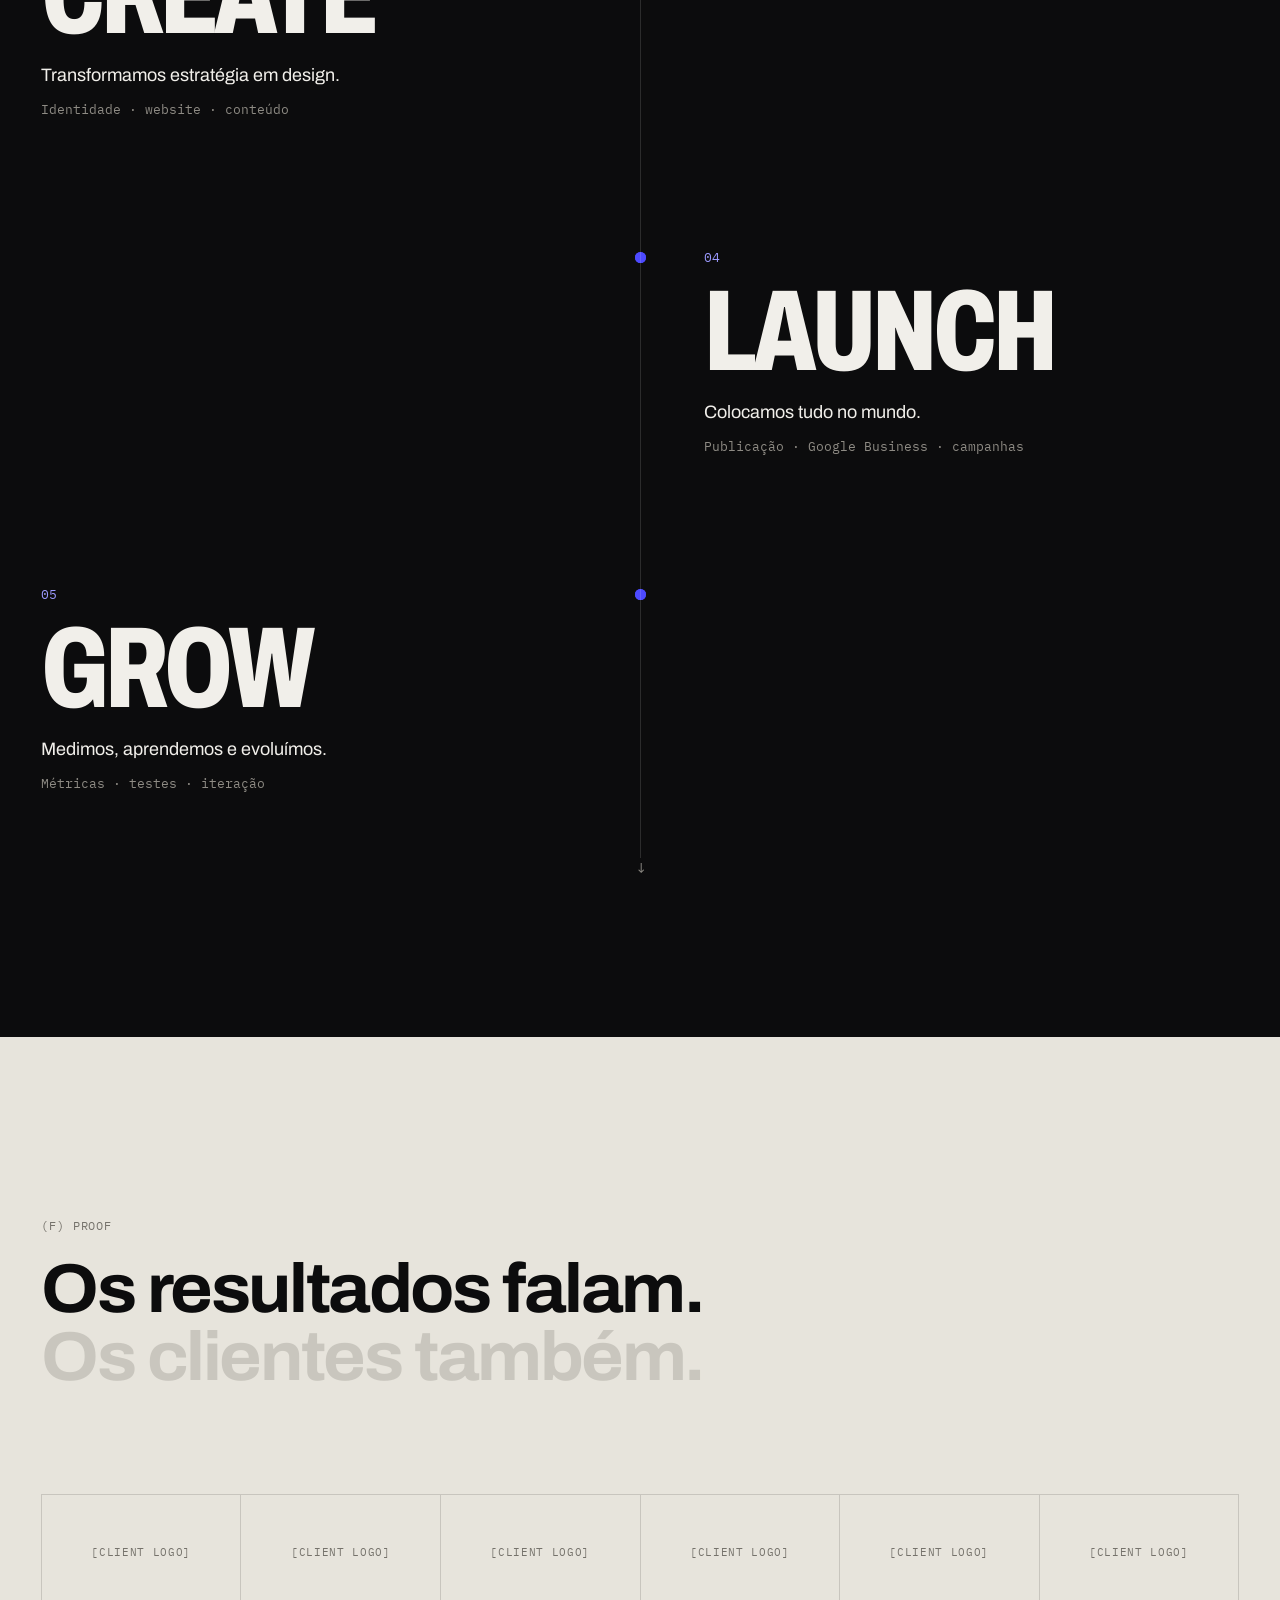
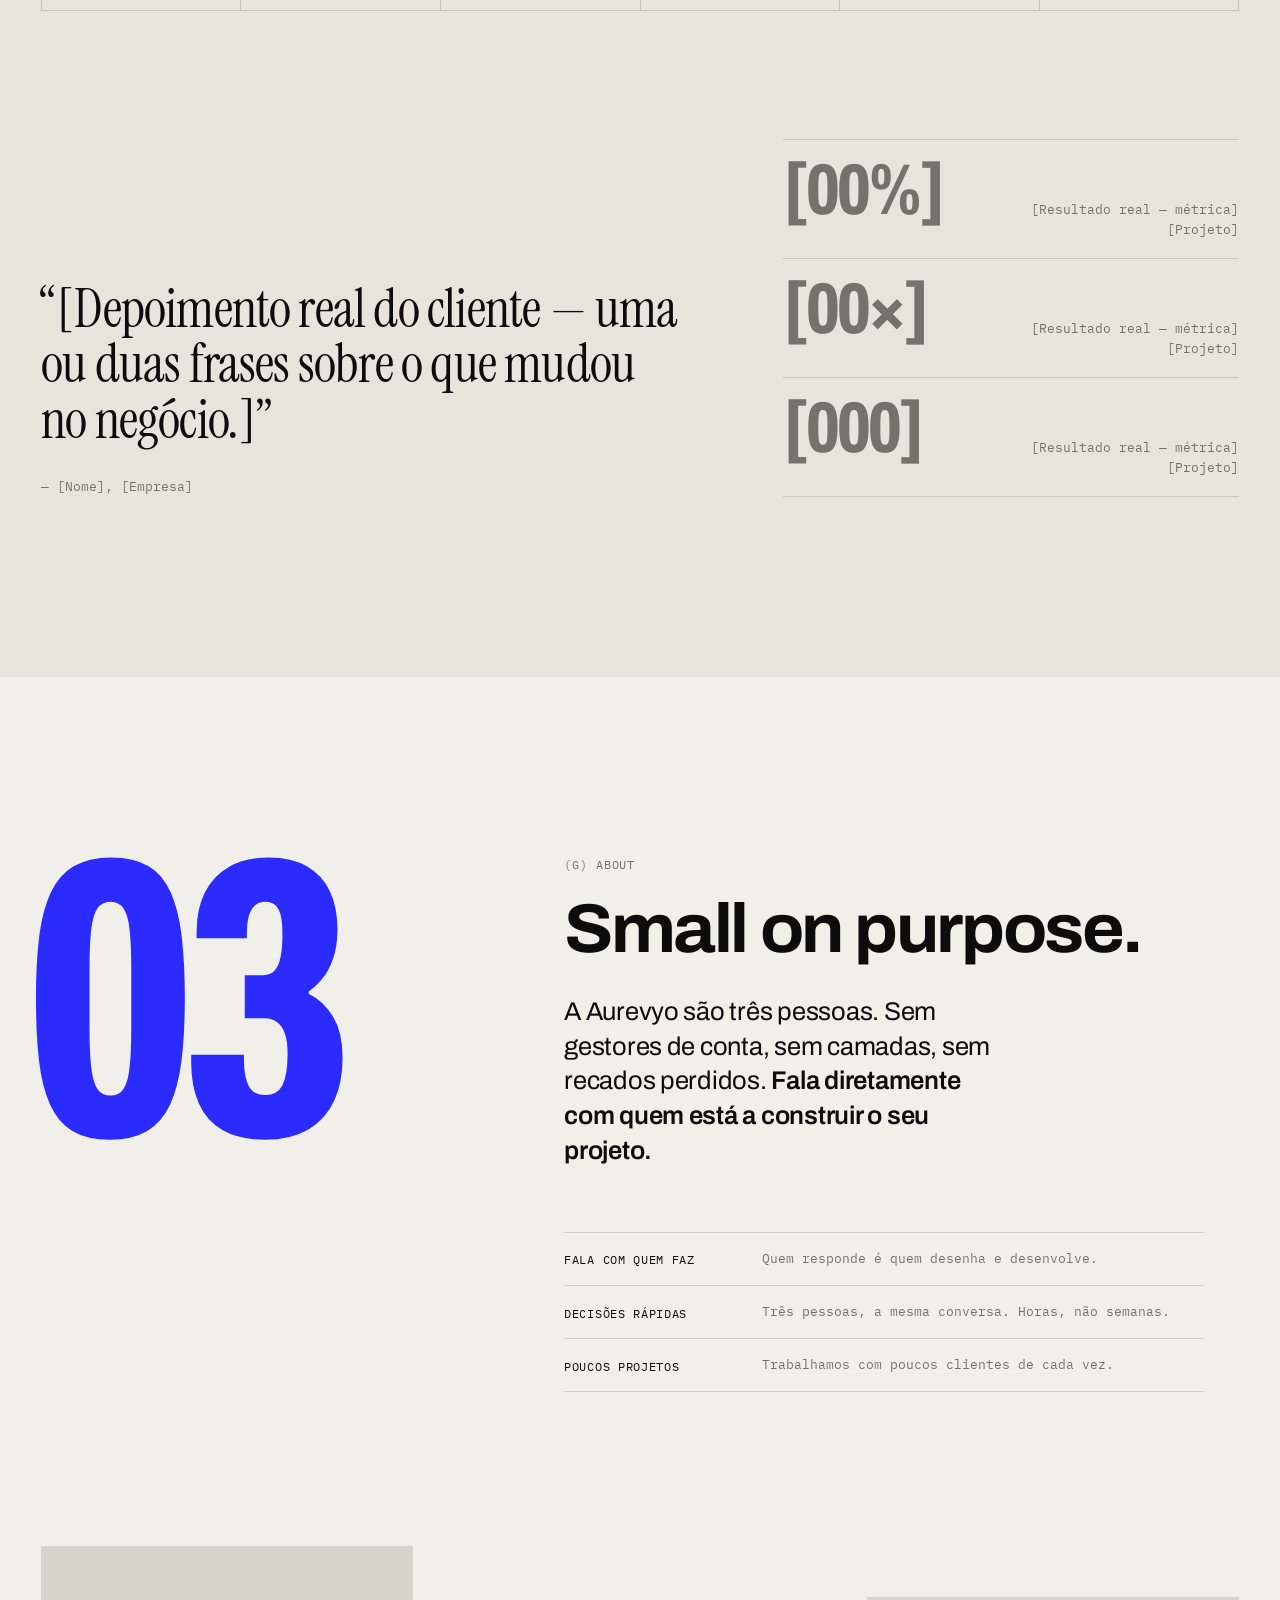
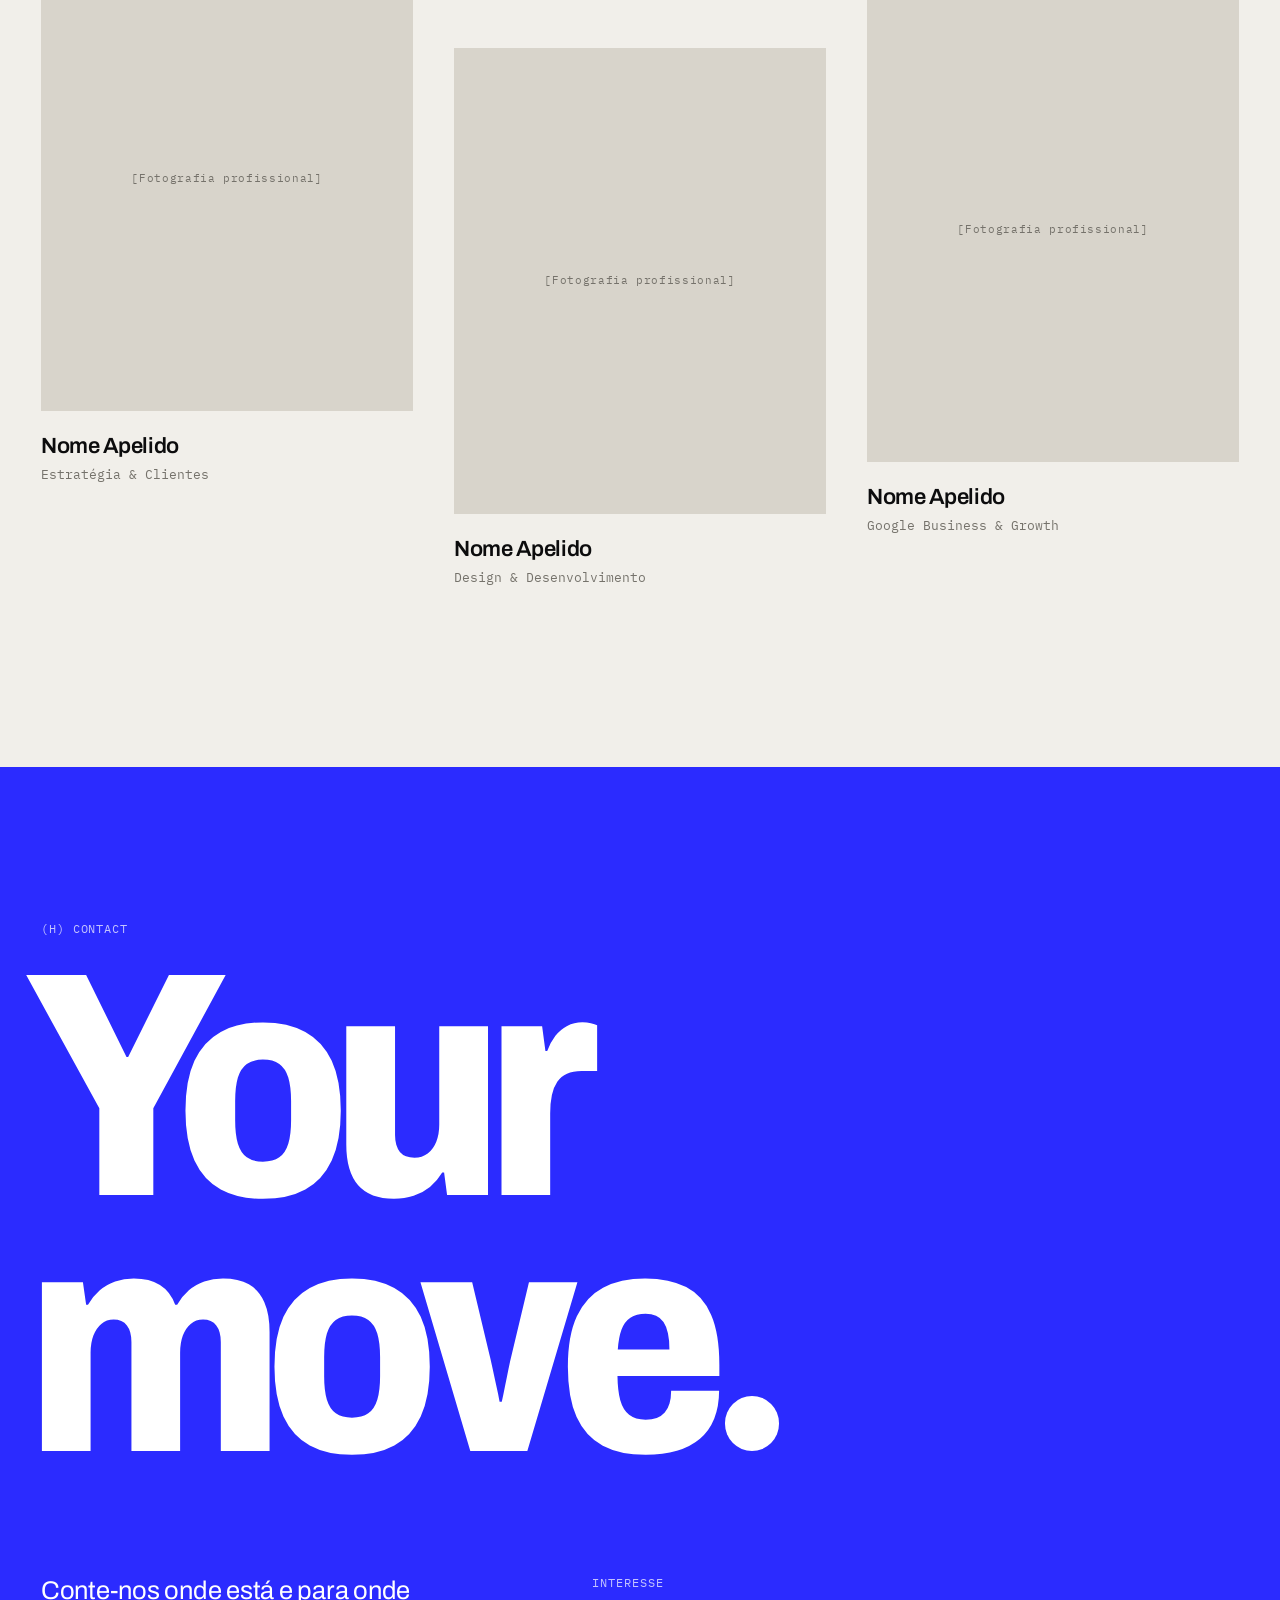
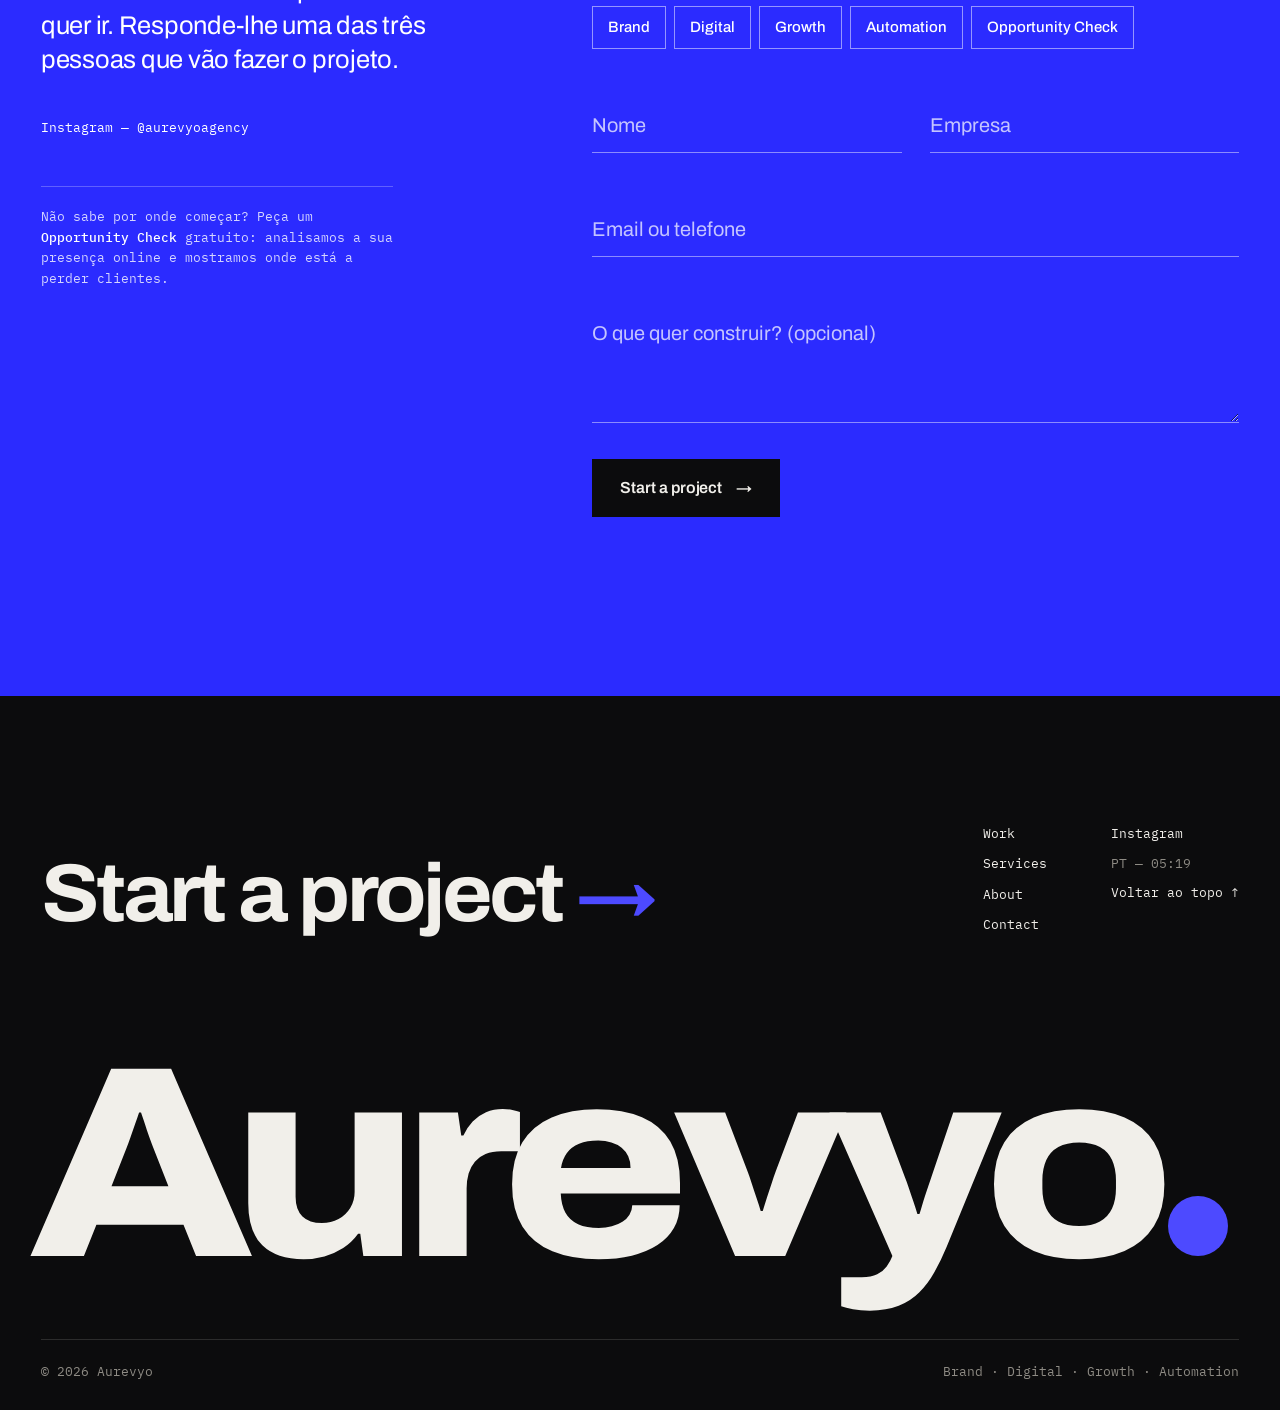
==== commit d2c71d05: "Redesign Aurevyo: nova direção criativa e site completo Site estático (HTML/CSS/JS vanilla) em aurev" ====
--- a/aurevyo/index.html
+++ b/aurevyo/index.html
@@ -3,471 +3,606 @@
 <head>
 <meta charset="utf-8">
 <meta name="viewport" content="width=device-width, initial-scale=1">
-<title>Aurevyo | Crescimento Digital</title>
-<meta name="description" content="Ajudamos negócios locais a serem encontrados. Websites, Google Business e presença digital — feitos por uma equipa de três pessoas, sem intermediários.">
+<title>Aurevyo — Brand, Digital &amp; Growth Studio</title>
+<meta name="description" content="A Aurevyo é um estúdio de crescimento digital. Marca, websites, marketing e automação a trabalhar como um só sistema — feito por uma equipa pequena, sem intermediários.">
+<meta name="theme-color" content="#0C0C0D">
+
+<!-- Open Graph / Twitter
+     EDITAR: quando houver domínio, trocar as URLs relativas por absolutas (ex.: https://aurevyo.com/assets/img/og.png) -->
+<meta property="og:type" content="website">
+<meta property="og:site_name" content="Aurevyo">
+<meta property="og:locale" content="pt_PT">
+<meta property="og:title" content="Aurevyo — Make the choice obvious.">
+<meta property="og:description" content="Marca, websites, marketing e automação a trabalhar como um só sistema.">
+<meta property="og:image" content="assets/img/og.png">
+<meta property="og:image:width" content="1200">
+<meta property="og:image:height" content="630">
+<meta name="twitter:card" content="summary_large_image">
+<!-- <link rel="canonical" href="https://aurevyo.com/"> -->
+
+<link rel="icon" href="assets/img/favicon.svg" type="image/svg+xml">
+<link rel="apple-touch-icon" href="assets/img/apple-touch-icon.png">
+
 <link rel="preconnect" href="https://fonts.googleapis.com">
 <link rel="preconnect" href="https://fonts.gstatic.com" crossorigin>
-<link href="https://fonts.googleapis.com/css2?family=Plus+Jakarta+Sans:wght@400;500;600;700;800&display=swap" rel="stylesheet">
-<style>
-  /*
-    ==== EDITAR ====
-    - Equipa: nomes/cargos/bios na secção "EQUIPA".
-    - Método 4P: os quatro P na secção "METODO".
-    - Instagram: IG_USER no <script> no fim do ficheiro.
-  */
-  :root {
-    --navy: #0a1a3f;
-    --navy-2: #12285c;
-    --blue: #1f5eff;
-    --blue-2: #3b9bff;
-    --sky: #eaf2ff;
-    --bg: #ffffff;
-    --bg-soft: #f5f8fd;
-    --text: #0d1630;
-    --muted: #5a6683;
-    --line: #e2e8f3;
-    --radius: 20px;
-    --max: 1140px;
-    --grad: linear-gradient(120deg, var(--blue), var(--blue-2));
-  }
-  * { box-sizing: border-box; margin: 0; padding: 0; }
-  html { scroll-behavior: smooth; }
-  body { background: var(--bg); color: var(--text); font-family: "Plus Jakarta Sans", system-ui, sans-serif; line-height: 1.6; -webkit-font-smoothing: antialiased; overflow-x: hidden; }
-  a { color: inherit; text-decoration: none; }
-  .wrap { max-width: var(--max); margin: 0 auto; padding: 0 24px; }
-  h1, h2, h3 { line-height: 1.12; letter-spacing: -0.025em; font-weight: 800; }
-  .eyebrow { display: inline-flex; align-items: center; gap: 8px; font-size: 13px; font-weight: 700; color: var(--blue); background: var(--sky); padding: 6px 14px; border-radius: 999px; }
-  .grad { background: var(--grad); -webkit-background-clip: text; background-clip: text; color: transparent; }
-  section { padding: 104px 0; }
-  .head { max-width: 680px; margin-bottom: 56px; }
-  .head.center { margin-left: auto; margin-right: auto; text-align: center; }
-  .head h2 { font-size: clamp(32px, 4.6vw, 50px); margin: 16px 0 14px; }
-  .head p { color: var(--muted); font-size: 18px; }
-
-  .btn { display: inline-flex; align-items: center; justify-content: center; gap: 10px; padding: 15px 26px; border-radius: 14px; font-weight: 700; font-size: 16px; border: 0; cursor: pointer; font-family: inherit; transition: transform .2s, box-shadow .2s; }
-  .btn-blue { background: var(--grad); color: #fff; box-shadow: 0 8px 24px rgba(31,94,255,.28); }
-  .btn-blue:hover { transform: translateY(-2px); box-shadow: 0 14px 32px rgba(31,94,255,.36); }
-  .btn-line { background: #fff; color: var(--text); border: 1.5px solid var(--line); }
-  .btn-line:hover { border-color: var(--blue); }
-
-  /* NAV */
-  nav { position: fixed; inset: 0 0 auto 0; z-index: 50; background: rgba(255,255,255,.85); backdrop-filter: blur(14px); border-bottom: 1px solid var(--line); }
-  nav .wrap { height: 72px; display: flex; align-items: center; justify-content: space-between; }
-  .logo { display: flex; align-items: center; gap: 10px; font-weight: 800; font-size: 21px; color: var(--navy); }
-  .logo svg { width: 34px; height: 34px; }
-  .nav-links { display: flex; gap: 30px; font-size: 15px; font-weight: 500; color: var(--muted); }
-  .nav-links a:hover { color: var(--blue); }
-  nav .btn { padding: 10px 18px; font-size: 14px; border-radius: 12px; }
-
-  /* HERO */
-  .hero { padding: 150px 0 90px; background: radial-gradient(900px 500px at 85% 10%, #dbe8ff 0%, transparent 60%), radial-gradient(700px 400px at 0% 100%, #eef4ff 0%, transparent 60%); }
-  .hero .wrap { display: grid; grid-template-columns: 1.15fr .85fr; gap: 56px; align-items: center; }
-  .hero h1 { font-size: clamp(40px, 6vw, 70px); margin: 20px 0 22px; color: var(--navy); }
-  .hero p.lead { font-size: clamp(17px, 1.9vw, 20px); color: var(--muted); max-width: 52ch; }
-  .chips { display: flex; flex-wrap: wrap; gap: 10px; margin-top: 26px; }
-  .chips span { font-size: 14px; font-weight: 600; padding: 8px 14px; border-radius: 10px; background: #fff; border: 1px solid var(--line); color: var(--navy-2); }
-  .hero-cta { display: flex; gap: 12px; flex-wrap: wrap; margin-top: 34px; }
-
-  /* Mock Google result */
-  .mock { background: #fff; border: 1px solid var(--line); border-radius: 24px; padding: 22px; box-shadow: 0 30px 70px rgba(10,26,63,.12); position: relative; }
-  .mock .search { display: flex; align-items: center; gap: 10px; border: 1px solid var(--line); border-radius: 999px; padding: 11px 16px; font-size: 14px; color: var(--muted); }
-  .mock .map { height: 130px; border-radius: 14px; margin: 16px 0; background:
-      linear-gradient(90deg, transparent 48%, #d7e3f7 48% 52%, transparent 52%),
-      linear-gradient(0deg, transparent 40%, #d7e3f7 40% 45%, transparent 45%),
-      linear-gradient(35deg, transparent 60%, #e3ecfa 60% 64%, transparent 64%), #f0f5fc; position: relative; }
-  .pin { position: absolute; left: 50%; top: 38%; transform: translate(-50%,-100%); width: 30px; height: 30px; border-radius: 50% 50% 50% 0; rotate: -45deg; background: var(--grad); box-shadow: 0 6px 14px rgba(31,94,255,.4); }
-  .pin::after { content: ""; position: absolute; inset: 9px; border-radius: 50%; background: #fff; }
-  .biz { display: flex; gap: 12px; align-items: flex-start; padding: 12px; border-radius: 14px; }
-  .biz.top { background: var(--sky); border: 1.5px solid #c9dbff; }
-  .biz .th { width: 46px; height: 46px; border-radius: 10px; flex: none; background: #dbe5f5; }
-  .biz.top .th { background: var(--grad); }
-  .biz b { display: block; font-size: 15px; }
-  .biz small { color: var(--muted); font-size: 13px; }
-  .stars { color: #f5a623; font-size: 13px; letter-spacing: 1px; }
-  .biz.dim { opacity: .45; }
-  .badge-1 { position: absolute; right: -14px; top: -14px; background: var(--navy); color: #fff; font-weight: 700; font-size: 13px; padding: 8px 14px; border-radius: 12px; box-shadow: 0 10px 24px rgba(10,26,63,.25); }
-
-  /* PROBLEMA */
-  .problem { background: var(--navy); color: #fff; }
-  .problem .head p { color: #aebbd8; }
-  .problem .eyebrow { background: rgba(59,155,255,.15); color: var(--blue-2); }
-  .stats { display: grid; grid-template-columns: repeat(3, 1fr); gap: 20px; }
-  .stat { border: 1px solid rgba(255,255,255,.12); border-radius: var(--radius); padding: 30px; background: rgba(255,255,255,.03); }
-  .stat .q { font-size: 44px; line-height: 1; margin-bottom: 14px; }
-  .stat h3 { font-size: 20px; margin-bottom: 8px; }
-  .stat p { color: #aebbd8; font-size: 15px; }
-
-  /* DIFERENCIAL 3 */
-  .three { display: grid; grid-template-columns: .8fr 1.2fr; gap: 60px; align-items: center; }
-  .three .n { font-size: clamp(180px, 28vw, 320px); font-weight: 800; line-height: .8; letter-spacing: -0.06em; }
-  .three h2 { font-size: clamp(30px, 4.2vw, 46px); margin: 16px 0 18px; }
-  .three p { color: var(--muted); font-size: 18px; }
-  .pillars { display: grid; grid-template-columns: repeat(3, 1fr); gap: 20px; margin-top: 70px; }
-  .pillar { border: 1px solid var(--line); border-radius: var(--radius); padding: 30px; background: #fff; transition: transform .25s, box-shadow .25s; }
-  .pillar:hover { transform: translateY(-4px); box-shadow: 0 18px 40px rgba(10,26,63,.08); }
-  .ico { width: 48px; height: 48px; border-radius: 14px; background: var(--sky); color: var(--blue); display: grid; place-items: center; margin-bottom: 20px; }
-  .pillar h3 { font-size: 20px; margin-bottom: 8px; }
-  .pillar p { color: var(--muted); font-size: 15px; }
-
-  /* EQUIPA */
-  .team-sec { background: var(--bg-soft); }
-  .team { display: grid; grid-template-columns: repeat(3, 1fr); gap: 22px; }
-  .member { background: #fff; border: 1px solid var(--line); border-radius: 24px; padding: 30px; position: relative; overflow: hidden; }
-  .member::before { content: ""; position: absolute; left: 0; right: 0; top: 0; height: 4px; background: var(--grad); }
-  .avatar { width: 76px; height: 76px; border-radius: 22px; background: var(--grad); color: #fff; display: grid; place-items: center; font-size: 30px; font-weight: 800; margin-bottom: 20px; }
-  .member h3 { font-size: 22px; }
-  .member .role { color: var(--blue); font-weight: 700; font-size: 14px; margin: 4px 0 14px; }
-  .member p { color: var(--muted); font-size: 15px; }
-  .member .owns { margin-top: 18px; padding-top: 18px; border-top: 1px dashed var(--line); font-size: 13px; color: var(--muted); }
-  .member .owns b { color: var(--navy); }
-
-  /* SERVIÇOS */
-  .services { display: grid; grid-template-columns: repeat(3, 1fr); gap: 22px; }
-  .svc { border: 1px solid var(--line); border-radius: 24px; padding: 34px 30px; background: #fff; display: flex; flex-direction: column; }
-  .svc .ico { width: 56px; height: 56px; border-radius: 16px; background: var(--grad); color: #fff; }
-  .svc h3 { font-size: 23px; margin-bottom: 10px; }
-  .svc p { color: var(--muted); font-size: 15px; }
-  .svc ul { list-style: none; margin-top: 18px; display: grid; gap: 8px; }
-  .svc li { font-size: 14px; display: flex; gap: 10px; }
-  .svc li::before { content: "✓"; color: var(--blue); font-weight: 800; }
-
-  /* MÉTODO 4P */
-  .method { background: linear-gradient(160deg, var(--navy), var(--navy-2)); color: #fff; }
-  .method .eyebrow { background: rgba(59,155,255,.15); color: var(--blue-2); }
-  .method .head p { color: #aebbd8; }
-  .ps { display: grid; grid-template-columns: repeat(4, 1fr); gap: 18px; }
-  .p { border-radius: 22px; padding: 28px 24px; background: rgba(255,255,255,.05); border: 1px solid rgba(255,255,255,.1); position: relative; }
-  .p .letter { width: 54px; height: 54px; border-radius: 16px; background: var(--grad); display: grid; place-items: center; font-size: 26px; font-weight: 800; margin-bottom: 20px; }
-  .p small { color: var(--blue-2); font-weight: 700; font-size: 12px; letter-spacing: .12em; text-transform: uppercase; }
-  .p h3 { font-size: 22px; margin: 4px 0 10px; }
-  .p p { color: #aebbd8; font-size: 15px; }
-
-  /* CHECK */
-  .check .wrap { display: grid; grid-template-columns: 1fr 1fr; gap: 56px; align-items: start; }
-  .check-list { list-style: none; display: grid; gap: 14px; margin-top: 28px; }
-  .check-list li { display: flex; gap: 14px; align-items: flex-start; font-size: 16px; }
-  .check-list li i { flex: none; width: 26px; height: 26px; border-radius: 8px; background: var(--sky); color: var(--blue); display: grid; place-items: center; font-style: normal; font-weight: 800; font-size: 14px; }
-  form { background: #fff; border: 1px solid var(--line); border-radius: 24px; padding: 32px; box-shadow: 0 24px 60px rgba(10,26,63,.08); }
-  form h3 { font-size: 24px; margin-bottom: 6px; }
-  form > p { color: var(--muted); font-size: 15px; margin-bottom: 22px; }
-  label { display: block; font-size: 14px; font-weight: 600; margin-bottom: 6px; }
-  input, select { width: 100%; font: inherit; font-size: 15px; padding: 13px 14px; border: 1.5px solid var(--line); border-radius: 12px; margin-bottom: 16px; background: #fff; color: var(--text); }
-  input:focus, select:focus { outline: none; border-color: var(--blue); }
-  .row2 { display: grid; grid-template-columns: 1fr 1fr; gap: 12px; }
-  form .btn { width: 100%; margin-top: 4px; }
-  .note { font-size: 13px; color: var(--muted); margin-top: 12px; text-align: center; }
-  .toast { display: none; margin-top: 14px; padding: 12px 14px; border-radius: 12px; background: var(--sky); color: var(--navy); font-size: 14px; }
-
-  /* FAQ */
-  .faq-sec { background: var(--bg-soft); }
-  .faq { max-width: 780px; margin: 0 auto; }
-  details { background: #fff; border: 1px solid var(--line); border-radius: 16px; padding: 20px 24px; margin-bottom: 12px; }
-  summary { cursor: pointer; list-style: none; font-weight: 700; font-size: 17px; display: flex; justify-content: space-between; gap: 16px; }
-  summary::-webkit-details-marker { display: none; }
-  summary::after { content: "+"; color: var(--blue); font-size: 24px; line-height: 1; transition: transform .25s; }
-  details[open] summary::after { transform: rotate(45deg); }
-  details p { color: var(--muted); margin-top: 10px; }
-
-  /* CTA */
-  .cta { text-align: center; }
-  .cta-box { background: var(--grad); color: #fff; border-radius: 32px; padding: 72px 32px; position: relative; overflow: hidden; }
-  .cta-box::after { content: ""; position: absolute; width: 420px; height: 420px; border-radius: 50%; border: 60px solid rgba(255,255,255,.08); right: -140px; top: -160px; }
-  .cta h2 { font-size: clamp(30px, 5vw, 54px); max-width: 18ch; margin: 0 auto 16px; position: relative; }
-  .cta p { opacity: .9; font-size: 18px; max-width: 48ch; margin: 0 auto 32px; position: relative; }
-  .cta .btn { background: #fff; color: var(--blue); position: relative; }
-
-  footer { padding: 36px 0; border-top: 1px solid var(--line); color: var(--muted); font-size: 14px; }
-  footer .wrap { display: flex; justify-content: space-between; align-items: center; flex-wrap: wrap; gap: 14px; }
-  footer a:hover { color: var(--blue); }
-
-  .rv { opacity: 0; transform: translateY(22px); transition: opacity .7s ease, transform .7s ease; }
-  .rv.in { opacity: 1; transform: none; }
-  @media (prefers-reduced-motion: reduce) { .rv { opacity: 1; transform: none; transition: none; } html { scroll-behavior: auto; } }
-
-  @media (max-width: 960px) {
-    .nav-links { display: none; }
-    .hero .wrap, .three, .check .wrap { grid-template-columns: 1fr; }
-    .hero { padding-top: 120px; }
-    .stats, .pillars, .team, .services { grid-template-columns: 1fr; }
-    .ps { grid-template-columns: 1fr 1fr; }
-    .three { gap: 0; }
-    section { padding: 80px 0; }
-    .badge-1 { right: 10px; }
-  }
-  @media (max-width: 600px) {
-    .wrap { padding: 0 16px; }
-    .ps, .row2 { grid-template-columns: 1fr; }
-    .hero-cta .btn { width: 100%; }
-    form { padding: 24px 20px; }
-    .cta-box { padding: 56px 20px; border-radius: 24px; }
-    nav .btn { display: none; }
-  }
-</style>
+<link rel="stylesheet" href="https://fonts.googleapis.com/css2?family=Archivo:wdth,wght@62..125,100..900&family=IBM+Plex+Mono:wght@400;500&family=Instrument+Serif:ital@0;1&display=swap">
+<link rel="stylesheet" href="assets/css/style.css">
+
+<script type="application/ld+json">
+{
+  "@context": "https://schema.org",
+  "@type": "Organization",
+  "name": "Aurevyo",
+  "description": "Estúdio de crescimento digital: marca, websites, marketing e automação.",
+  "sameAs": ["https://www.instagram.com/aurevyoagency"]
+}
+</script>
+<script>document.documentElement.classList.add('js');</script>
 </head>
 <body>
 
-<svg width="0" height="0" style="position:absolute" aria-hidden="true">
-  <defs>
-    <linearGradient id="lg" x1="0" y1="0" x2="1" y2="1"><stop offset="0" stop-color="#1f5eff"/><stop offset="1" stop-color="#3b9bff"/></linearGradient>
-    <symbol id="mark" viewBox="0 0 40 40"><path d="M6 34 19 6l13 28h-6l-7-16-7 16z" fill="url(#lg)"/><path d="M8 26c9-2 18-8 26-18-3 9-10 17-22 21z" fill="#0a1a3f"/></symbol>
-  </defs>
-</svg>
-
-<nav>
-  <div class="wrap">
-    <a href="#" class="logo"><svg><use href="#mark"/></svg>Aurevyo</a>
-    <div class="nav-links">
-      <a href="#equipa">Equipa</a>
-      <a href="#servicos">Serviços</a>
-      <a href="#metodo">Método 4P</a>
-      <a href="#check">Opportunity Check</a>
-    </div>
-    <a class="btn btn-blue" href="#check">Check gratuito</a>
-  </div>
-</nav>
-
-<!-- HERO -->
-<header class="hero">
-  <div class="wrap">
-    <div>
-      <span class="eyebrow rv">● Crescimento Digital para negócios locais</span>
-      <h1 class="rv">Quando procuram por si, <span class="grad">encontram-no</span>?</h1>
-      <p class="lead rv">Ajudamos negócios locais a serem encontrados. Somos uma equipa de três pessoas — fala sempre diretamente com quem constrói o seu website e gere a sua presença no Google.</p>
-      <div class="chips rv"><span>Websites</span><span>Google Business</span><span>Presença digital</span></div>
-      <div class="hero-cta rv">
-        <a class="btn btn-blue" href="#check">Pedir Opportunity Check gratuito →</a>
-        <a class="btn btn-line" href="#metodo">Conhecer o Método 4P</a>
-      </div>
-    </div>
-    <div class="mock rv" aria-hidden="true">
-      <span class="badge-1">#1 na sua zona</span>
-      <div class="search">
-        <svg width="16" height="16" viewBox="0 0 24 24" fill="none" stroke="currentColor" stroke-width="2.4"><circle cx="11" cy="11" r="7"/><path d="m20 20-3.5-3.5"/></svg>
-        cabeleireiro perto de mim
-      </div>
-      <div class="map"><span class="pin"></span></div>
-      <div class="biz top"><span class="th"></span><div><b>O Seu Negócio</b><span class="stars">★★★★★</span> <small>4,9 · 128 avaliações</small><br><small>Aberto agora · Website · Direções</small></div></div>
-      <div class="biz dim"><span class="th"></span><div><b>Concorrente A</b><small>3,8 · 12 avaliações</small></div></div>
-      <div class="biz dim"><span class="th"></span><div><b>Concorrente B</b><small>Sem website</small></div></div>
+<a class="skip" href="#main">Saltar para o conteúdo</a>
+
+<!-- =====================================================================
+     HEADER
+     ===================================================================== -->
+<header class="nav" data-nav>
+  <div class="nav__bar">
+    <a class="logo" href="#top" aria-label="Aurevyo — início">
+      <span class="logo__word">Aurevyo</span><span class="logo__dot" aria-hidden="true"></span>
+    </a>
+
+    <nav class="nav__links" aria-label="Principal">
+      <a class="u-link" href="#work">Work</a>
+      <a class="u-link" href="#services">Services</a>
+      <a class="u-link" href="#about">About</a>
+      <a class="u-link" href="#contact">Contact</a>
+    </nav>
+
+    <a class="btn btn--sm btn--line nav__cta" href="#contact"><span>Start a project</span><i aria-hidden="true">→</i></a>
+
+    <button class="nav__toggle" type="button" aria-expanded="false" aria-controls="menu" data-menu-toggle>
+      <span class="sr-only">Abrir menu</span>
+      <span class="nav__burger" aria-hidden="true"><i></i><i></i></span>
+    </button>
+  </div>
+
+  <!-- Menu mobile (fullscreen) -->
+  <div class="menu" id="menu" data-menu hidden>
+    <nav class="menu__links" aria-label="Menu">
+      <a href="#work"><small>01</small>Work</a>
+      <a href="#services"><small>02</small>Services</a>
+      <a href="#about"><small>03</small>About</a>
+      <a href="#contact"><small>04</small>Contact</a>
+    </nav>
+    <div class="menu__foot">
+      <a class="btn btn--accent" href="#contact"><span>Start a project</span><i aria-hidden="true">→</i></a>
+      <div class="menu__meta">
+        <a class="u-link" href="https://www.instagram.com/aurevyoagency" target="_blank" rel="noopener" data-ig>Instagram</a>
+        <span>PT — <time data-clock>--:--</time></span>
+      </div>
     </div>
   </div>
 </header>
 
-<!-- PROBLEMA -->
-<section class="problem">
-  <div class="wrap">
-    <div class="head rv">
-      <span class="eyebrow">O problema</span>
-      <h2>Bons negócios perdem clientes todos os dias — por serem <span class="grad">invisíveis</span>.</h2>
-      <p>Hoje, quase toda a gente pesquisa no Google antes de escolher onde ir. Se não aparece, quem fica com o cliente é o concorrente.</p>
-    </div>
-    <div class="stats">
-      <div class="stat rv"><div class="q">🔍</div><h3>Não aparece no Google</h3><p>Perfil Google Business incompleto, desatualizado ou inexistente.</p></div>
-      <div class="stat rv"><div class="q">📱</div><h3>Sem website (ou um que não converte)</h3><p>Lento, antigo, difícil de usar no telemóvel e sem botão para contactar.</p></div>
-      <div class="stat rv"><div class="q">⭐</div><h3>Poucas avaliações</h3><p>Sem prova social, o cliente escolhe quem parece mais confiável.</p></div>
-    </div>
-  </div>
-</section>
-
-<!-- DIFERENCIAL: 3 PESSOAS -->
-<section id="diferencial">
-  <div class="wrap">
-    <div class="three">
-      <div class="n grad rv">3</div>
-      <div class="rv">
-        <span class="eyebrow">O nosso diferencial</span>
-        <h2>Uma equipa de três. Pequena de propósito.</h2>
-        <p>Não somos uma agência com dezenas de pessoas e camadas de gestores. Somos três especialistas que trabalham lado a lado no seu projeto — do primeiro contacto ao resultado. Sem intermediários, sem recados perdidos, sem o seu negócio ser "mais um" numa lista.</p>
-      </div>
-    </div>
-    <div class="pillars">
-      <div class="pillar rv">
-        <div class="ico"><svg width="22" height="22" viewBox="0 0 24 24" fill="none" stroke="currentColor" stroke-width="2.2" stroke-linecap="round"><path d="M21 15a2 2 0 0 1-2 2H7l-4 4V5a2 2 0 0 1 2-2h14a2 2 0 0 1 2 2z"/></svg></div>
-        <h3>Fala com quem faz</h3>
-        <p>Quem responde às suas mensagens é quem constrói o seu site e gere o seu Google. Sem telefone sem fio.</p>
-      </div>
-      <div class="pillar rv">
-        <div class="ico"><svg width="22" height="22" viewBox="0 0 24 24" fill="none" stroke="currentColor" stroke-width="2.2" stroke-linecap="round"><path d="M13 2 3 14h9l-1 8 10-12h-9l1-8z"/></svg></div>
-        <h3>Rapidez a sério</h3>
-        <p>Decisões tomadas por três pessoas na mesma conversa. Alterações feitas em horas, não em semanas.</p>
-      </div>
-      <div class="pillar rv">
-        <div class="ico"><svg width="22" height="22" viewBox="0 0 24 24" fill="none" stroke="currentColor" stroke-width="2.2" stroke-linecap="round"><path d="M20.8 4.6a5.5 5.5 0 0 0-7.8 0L12 5.7l-1-1.1a5.5 5.5 0 0 0-7.8 7.8l1 1.1L12 21l7.8-7.5 1-1.1a5.5 5.5 0 0 0 0-7.8z"/></svg></div>
-        <h3>Atenção dedicada</h3>
-        <p>Trabalhamos com poucos negócios de cada vez. O seu crescimento é acompanhado de perto, mês a mês.</p>
-      </div>
-    </div>
-  </div>
-</section>
-
-<!-- EQUIPA (EDITAR: nomes, cargos e textos reais) -->
-<section class="team-sec" id="equipa">
-  <div class="wrap">
-    <div class="head center rv">
-      <span class="eyebrow">A equipa toda</span>
-      <h2>Três pessoas. <span class="grad">Três especialidades.</span></h2>
-      <p>Cada um é dono de uma parte da sua presença digital — e os três trabalham juntos no seu projeto.</p>
-    </div>
-    <div class="team">
-      <article class="member rv">
-        <div class="avatar">A</div>
-        <h3>Nome Apelido</h3>
-        <div class="role">Estratégia &amp; Clientes</div>
-        <p>Faz o Opportunity Check, analisa a sua concorrência local e define o plano. É o seu ponto de contacto do primeiro ao último dia.</p>
-        <div class="owns"><b>Responsável por:</b> diagnóstico, plano, acompanhamento</div>
-      </article>
-      <article class="member rv">
-        <div class="avatar">B</div>
-        <h3>Nome Apelido</h3>
-        <div class="role">Websites &amp; Design</div>
-        <p>Desenha e desenvolve websites rápidos, bonitos e pensados para o telemóvel — feitos para transformar visitas em contactos.</p>
-        <div class="owns"><b>Responsável por:</b> design, desenvolvimento, SEO técnico</div>
-      </article>
-      <article class="member rv">
-        <div class="avatar">C</div>
-        <h3>Nome Apelido</h3>
-        <div class="role">Google Business &amp; Presença</div>
-        <p>Otimiza o seu perfil no Google e no Maps, gere avaliações e mantém a sua presença ativa e consistente em todo o lado.</p>
-        <div class="owns"><b>Responsável por:</b> Google Business, avaliações, redes</div>
-      </article>
-    </div>
-  </div>
-</section>
-
-<!-- SERVIÇOS -->
-<section id="servicos">
-  <div class="wrap">
-    <div class="head rv">
-      <span class="eyebrow">Serviços</span>
-      <h2>Tudo o que precisa para <span class="grad">ser encontrado</span>.</h2>
-    </div>
-    <div class="services">
-      <div class="svc rv">
-        <div class="ico"><svg width="26" height="26" viewBox="0 0 24 24" fill="none" stroke="currentColor" stroke-width="2" stroke-linecap="round"><rect x="3" y="4" width="18" height="16" rx="2"/><path d="M3 9h18M7 6.5h.01M10 6.5h.01"/></svg></div>
-        <h3>Websites</h3>
-        <p>Um site profissional que aparece no Google e leva o visitante a ligar, marcar ou pedir orçamento.</p>
-        <ul><li>Design à medida e responsivo</li><li>Rápido e otimizado para SEO local</li><li>Botões de contacto e WhatsApp</li></ul>
-      </div>
-      <div class="svc rv">
-        <div class="ico"><svg width="26" height="26" viewBox="0 0 24 24" fill="none" stroke="currentColor" stroke-width="2" stroke-linecap="round"><path d="M12 22s7-6.1 7-12a7 7 0 0 0-14 0c0 5.9 7 12 7 12z"/><circle cx="12" cy="10" r="2.5"/></svg></div>
-        <h3>Google Business</h3>
-        <p>O seu negócio no topo do Google Maps, com um perfil completo que inspira confiança.</p>
-        <ul><li>Criação e otimização do perfil</li><li>Estratégia de avaliações</li><li>Publicações e fotos regulares</li></ul>
-      </div>
-      <div class="svc rv">
-        <div class="ico"><svg width="26" height="26" viewBox="0 0 24 24" fill="none" stroke="currentColor" stroke-width="2" stroke-linecap="round"><circle cx="12" cy="12" r="9"/><path d="M3 12h18M12 3a14 14 0 0 1 0 18M12 3a14 14 0 0 0 0 18"/></svg></div>
-        <h3>Presença digital</h3>
-        <p>Uma imagem consistente em todos os sítios onde os seus clientes o procuram.</p>
-        <ul><li>Redes sociais e diretórios</li><li>Informação coerente em todo o lado</li><li>Relatórios simples e claros</li></ul>
-      </div>
-    </div>
-  </div>
-</section>
-
-<!-- MÉTODO 4P (EDITAR: confirmar os quatro P reais do método) -->
-<section class="method" id="metodo">
-  <div class="wrap">
-    <div class="head rv">
-      <span class="eyebrow">Método Aurevyo 4P</span>
-      <h2>Quatro passos para passar de invisível a <span class="grad">escolhido</span>.</h2>
-      <p>Um processo simples e testado, aplicado a cada negócio que acompanhamos.</p>
-    </div>
-    <div class="ps">
-      <div class="p rv"><div class="letter">P</div><small>Passo 1</small><h3>Pesquisa</h3><p>Analisamos o seu negócio, a sua zona e como os concorrentes aparecem online.</p></div>
-      <div class="p rv"><div class="letter">P</div><small>Passo 2</small><h3>Presença</h3><p>Construímos a base: website, perfil Google Business e informação correta em todo o lado.</p></div>
-      <div class="p rv"><div class="letter">P</div><small>Passo 3</small><h3>Prova</h3><p>Avaliações, fotos e conteúdos reais que mostram porque é a melhor escolha.</p></div>
-      <div class="p rv"><div class="letter">P</div><small>Passo 4</small><h3>Performance</h3><p>Medimos chamadas, visitas e pedidos — e otimizamos continuamente.</p></div>
-    </div>
-  </div>
-</section>
-
-<!-- OPPORTUNITY CHECK -->
-<section class="check" id="check">
-  <div class="wrap">
-    <div class="rv">
-      <span class="eyebrow">Gratuito · Sem compromisso</span>
-      <h2 style="font-size:clamp(32px,4.6vw,50px);margin:16px 0 14px">Peça o seu <span class="grad">Opportunity Check</span>.</h2>
-      <p style="color:var(--muted);font-size:18px">Analisamos gratuitamente a presença online do seu negócio e mostramos onde está a perder clientes — e o que fazer para os recuperar.</p>
-      <ul class="check-list">
-        <li><i>✓</i>Como aparece no Google e no Maps face aos concorrentes</li>
-        <li><i>✓</i>Estado do seu perfil Google Business e das avaliações</li>
-        <li><i>✓</i>Análise do seu website (ou do impacto de não ter um)</li>
-        <li><i>✓</i>Plano de ação claro, feito pela equipa toda</li>
-      </ul>
-    </div>
-    <form id="checkForm" class="rv">
-      <h3>Opportunity Check gratuito</h3>
-      <p>Preencha e envie-nos por mensagem no Instagram.</p>
-      <label for="f-nome">O seu nome</label>
-      <input id="f-nome" name="nome" required placeholder="Ex.: Ana Costa">
-      <label for="f-neg">Nome do negócio</label>
-      <input id="f-neg" name="negocio" required placeholder="Ex.: Barbearia Central">
-      <div class="row2">
-        <div><label for="f-cid">Cidade</label><input id="f-cid" name="cidade" required placeholder="Ex.: Braga"></div>
-        <div><label for="f-site">Tem website?</label>
-          <select id="f-site" name="site"><option>Sim</option><option>Não</option><option>Não sei</option></select></div>
-      </div>
-      <button class="btn btn-blue" type="submit">Pedir o meu Check →</button>
-      <div class="toast" id="toast">Mensagem copiada! Cole-a na conversa do Instagram que acabou de abrir.</div>
-      <p class="note">Resposta direta de um dos três membros da equipa.</p>
-    </form>
-  </div>
-</section>
-
-<!-- FAQ -->
-<section class="faq-sec">
-  <div class="wrap">
-    <div class="head center rv">
-      <span class="eyebrow">Perguntas frequentes</span>
-      <h2>Dúvidas comuns</h2>
-    </div>
-    <div class="faq rv">
-      <details><summary>Só três pessoas conseguem dar resposta?</summary><p>Sim — porque escolhemos trabalhar com poucos negócios de cada vez. Preferimos fazer bem a fazer muito.</p></details>
-      <details><summary>O Opportunity Check é mesmo gratuito?</summary><p>É. Analisamos a sua presença online e mostramos as oportunidades. Decide depois, sem qualquer compromisso.</p></details>
-      <details><summary>Já tenho perfil no Google. Ainda faz sentido?</summary><p>Muito. A maioria dos perfis está incompleta ou parada. Pequenas otimizações costumam fazer uma grande diferença na posição no Maps.</p></details>
-      <details><summary>Com que tipo de negócios trabalham?</summary><p>Negócios locais: restaurantes, cabeleireiros, clínicas, oficinas, lojas, prestadores de serviços — quem depende de ser encontrado na sua zona.</p></details>
-    </div>
-  </div>
-</section>
-
-<!-- CTA -->
-<section class="cta">
-  <div class="wrap">
-    <div class="cta-box rv">
-      <h2>Os seus clientes já estão a procurar. Vamos fazer com que o encontrem.</h2>
-      <p>Comece com um Opportunity Check gratuito — feito pelas três pessoas que vão tratar do seu negócio.</p>
-      <a class="btn" href="#check">Começar agora →</a>
-    </div>
-  </div>
-</section>
-
-<footer>
-  <div class="wrap">
-    <a href="#" class="logo" style="font-size:18px"><svg style="width:28px;height:28px"><use href="#mark"/></svg>Aurevyo</a>
-    <span>© <span id="y"></span> Aurevyo · Crescimento Digital · <a class="ig" href="#" target="_blank" rel="noopener">@aurevyoagency</a></span>
+<main id="main">
+
+<!-- =====================================================================
+     HERO
+     ===================================================================== -->
+<section class="hero" id="top" data-tone="dark" aria-labelledby="hero-title">
+  <canvas class="hero__field" data-field aria-hidden="true"></canvas>
+
+  <div class="hero__inner wrap">
+    <p class="hero__kicker mono" data-intro>
+      <span>Aurevyo</span>
+      <span>Brand, digital &amp; growth studio</span>
+    </p>
+
+    <h1 class="hero__title" id="hero-title" lang="en">
+      <span class="line"><span data-intro>Make the</span></span>
+      <span class="line"><span data-intro>choice</span></span>
+      <span class="line"><span data-intro>obvious<em class="dot" aria-hidden="true"></em></span></span>
+    </h1>
+
+    <div class="hero__foot">
+      <p class="hero__lead" data-intro>Construímos marcas, websites e sistemas de crescimento para que, entre todas as opções, a sua seja a óbvia.</p>
+      <div class="hero__ctas" data-intro>
+        <a class="btn btn--accent" href="#contact" data-magnetic><span>Start a project</span><i aria-hidden="true">→</i></a>
+        <a class="btn btn--ghost" href="#work"><span class="u-link">See our work</span></a>
+      </div>
+    </div>
+  </div>
+
+  <div class="hero__meta wrap mono" data-intro>
+    <span class="hero__fig">Fig. 01 — Ruído <i aria-hidden="true">→</i> atenção</span>
+    <span class="hero__index">01 Brand&nbsp;&nbsp;02 Digital&nbsp;&nbsp;03 Growth&nbsp;&nbsp;04 Automation</span>
+    <span>PT — <time data-clock>--:--</time></span>
+  </div>
+</section>
+
+<!-- =====================================================================
+     IMPACT — o que fazemos, em três palavras
+     ===================================================================== -->
+<section class="impact" data-tone="light" aria-labelledby="impact-title">
+  <div class="wrap">
+    <header class="sec-head">
+      <p class="label mono">(A) O que mudamos</p>
+      <h2 class="sec-head__title" id="impact-title" data-reveal>Três alavancas.<br><span class="muted">Um sistema.</span></h2>
+    </header>
+
+    <ul class="levers" data-levers>
+      <li class="lever" data-lever>
+        <button class="lever__word" type="button" aria-expanded="false" aria-controls="lever-1">
+          <span lang="en">Brand</span><sup class="mono">01</sup>
+        </button>
+        <div class="lever__detail" id="lever-1">
+          <div>
+            <p>Uma razão clara para o escolherem — antes de compararem preços.</p>
+            <ul class="mono"><li>Estratégia</li><li>Identidade</li><li>Direção criativa</li></ul>
+          </div>
+        </div>
+      </li>
+      <li class="lever" data-lever>
+        <button class="lever__word" type="button" aria-expanded="false" aria-controls="lever-2">
+          <span lang="en">Digital</span><sup class="mono">02</sup>
+        </button>
+        <div class="lever__detail" id="lever-2">
+          <div>
+            <p>Sites e produtos que transformam visitas em conversas reais.</p>
+            <ul class="mono"><li>Websites</li><li>E-commerce</li><li>UI/UX</li></ul>
+          </div>
+        </div>
+      </li>
+      <li class="lever" data-lever>
+        <button class="lever__word" type="button" aria-expanded="false" aria-controls="lever-3">
+          <span lang="en">Growth</span><sup class="mono">03</sup>
+        </button>
+        <div class="lever__detail" id="lever-3">
+          <div>
+            <p>Ser encontrado, todos os meses, por quem está pronto a comprar.</p>
+            <ul class="mono"><li>Google Business</li><li>Conteúdo</li><li>Performance</li></ul>
+          </div>
+        </div>
+      </li>
+    </ul>
+  </div>
+</section>
+
+<!-- =====================================================================
+     WORK — case studies
+     EDITAR: em cada .cover, substituir a composição por uma imagem real:
+       <img src="assets/img/work/projeto.webp" alt="Descrição do projeto"
+            width="1600" height="1200" loading="lazy" decoding="async">
+     ===================================================================== -->
+<section class="work" id="work" data-tone="light" aria-labelledby="work-title">
+  <div class="wrap">
+    <header class="sec-head sec-head--split">
+      <div>
+        <p class="label mono">(B) Selected work</p>
+        <h2 class="sec-head__title sec-head__title--xl" id="work-title" data-reveal lang="en">Work<sup class="mono">(04)</sup></h2>
+      </div>
+      <p class="sec-head__aside" data-reveal>Cada projeto começa com uma pergunta: porque é que alguém deveria escolher esta marca e não a do lado?</p>
+    </header>
+
+    <div class="cases">
+      <!-- CASE 01 -->
+      <article class="case case--7" data-reveal>
+        <a class="case__link" href="case.html" data-cursor="View case">
+          <div class="case__media">
+            <div class="cover cover--ember" data-tilt>
+              <div class="cover__layer">
+                <span class="ember__word">Fornalha</span>
+                <span class="ember__tag mono">Vila — est. ao lume</span>
+                <div class="ember__site" aria-hidden="true">
+                  <i></i><i></i><i></i>
+                  <b></b><b></b>
+                </div>
+              </div>
+            </div>
+          </div>
+          <div class="case__meta">
+            <span class="case__num mono">01</span>
+            <h3 class="case__title">Fornalha Vila</h3>
+            <ul class="case__tags mono" lang="en"><li>Brand Identity</li><li>Web Design</li><li>Digital Experience</li></ul>
+            <span class="case__cta mono" lang="en">View case <i aria-hidden="true">→</i></span>
+          </div>
+        </a>
+      </article>
+
+      <!-- CASE 02 — PLACEHOLDER: substituir nome, tags e imagem por um projeto real -->
+      <article class="case case--5 case--offset" data-reveal>
+        <a class="case__link" href="case.html" data-cursor="View case">
+          <div class="case__media case__media--tall">
+            <div class="cover cover--system" data-tilt>
+              <div class="cover__layer" aria-hidden="true">
+                <span></span><span></span><span></span>
+                <span></span><span></span><span></span>
+                <span></span><span></span><span></span>
+              </div>
+            </div>
+          </div>
+          <div class="case__meta">
+            <span class="case__num mono">02</span>
+            <h3 class="case__title">[Nome do projeto]</h3>
+            <ul class="case__tags mono" lang="en"><li>Brand Strategy</li><li>Identity System</li></ul>
+            <span class="case__cta mono" lang="en">View case <i aria-hidden="true">→</i></span>
+          </div>
+        </a>
+      </article>
+
+      <!-- CASE 03 — PLACEHOLDER -->
+      <article class="case case--5" data-reveal>
+        <a class="case__link" href="case.html" data-cursor="View case">
+          <div class="case__media case__media--tall">
+            <div class="cover cover--phones" data-tilt>
+              <div class="cover__layer" aria-hidden="true">
+                <div class="phone"><i></i><i></i><i></i><b></b></div>
+                <div class="phone phone--b"><b></b><i></i><i></i></div>
+              </div>
+            </div>
+          </div>
+          <div class="case__meta">
+            <span class="case__num mono">03</span>
+            <h3 class="case__title">[Nome do projeto]</h3>
+            <ul class="case__tags mono" lang="en"><li>E-commerce</li><li>UI/UX</li></ul>
+            <span class="case__cta mono" lang="en">View case <i aria-hidden="true">→</i></span>
+          </div>
+        </a>
+      </article>
+
+      <!-- CASE 04 — PLACEHOLDER -->
+      <article class="case case--7 case--offset-sm" data-reveal>
+        <a class="case__link" href="case.html" data-cursor="View case">
+          <div class="case__media">
+            <div class="cover cover--flow" data-tilt>
+              <div class="cover__layer" aria-hidden="true">
+                <svg viewBox="0 0 600 340" preserveAspectRatio="none">
+                  <path class="flow__grid" d="M0 85H600M0 170H600M0 255H600M150 0V340M300 0V340M450 0V340"/>
+                  <path class="flow__line" d="M0 300 C 90 290, 130 250, 190 240 S 290 210, 340 170 S 440 120, 490 90 S 570 50, 600 40"/>
+                  <circle cx="490" cy="90" r="6"/>
+                </svg>
+                <div class="flow__nodes mono"><span>Lead</span><span>CRM</span><span>Follow-up</span></div>
+              </div>
+            </div>
+          </div>
+          <div class="case__meta">
+            <span class="case__num mono">04</span>
+            <h3 class="case__title">[Nome do projeto]</h3>
+            <ul class="case__tags mono" lang="en"><li>Automation</li><li>Performance</li></ul>
+            <span class="case__cta mono" lang="en">View case <i aria-hidden="true">→</i></span>
+          </div>
+        </a>
+      </article>
+    </div>
+  </div>
+</section>
+
+<!-- =====================================================================
+     MANIFESTO
+     ===================================================================== -->
+<section class="manifesto" data-tone="dark" aria-labelledby="manifesto-title">
+  <div class="wrap">
+    <p class="label mono">(C) Manifesto</p>
+    <h2 class="manifesto__title" id="manifesto-title" lang="en">
+      <span class="line"><span data-reveal>We don’t make</span></span>
+      <span class="line"><span data-reveal>more noise.</span></span>
+      <span class="line line--indent"><span data-reveal>We make <em>attention.</em></span></span>
+    </h2>
+
+    <div class="manifesto__body">
+      <p data-scrub>Ninguém precisa de mais um post, mais um anúncio, mais um site igual aos outros. Precisa de uma razão para parar.</p>
+      <p data-scrub>É isso que desenhamos. Marcas com uma ideia. Sites com uma função. Crescimento que se mede.</p>
+      <p class="manifesto__sign mono">Menos volume. Mais intenção.</p>
+    </div>
+  </div>
+</section>
+
+<!-- =====================================================================
+     SERVICES
+     ===================================================================== -->
+<section class="services" id="services" data-tone="light" aria-labelledby="services-title">
+  <div class="wrap services__grid">
+    <div class="services__rail" aria-hidden="true">
+      <p class="label mono">(D) Services</p>
+      <div class="services__num" data-svc-num>
+        <span class="services__digits" data-svc-digits>
+          <span>01</span><span>02</span><span>03</span><span>04</span>
+        </span>
+      </div>
+    </div>
+
+    <div class="services__list">
+      <h2 class="sr-only" id="services-title">Serviços</h2>
+
+      <article class="svc" data-svc="0">
+        <header class="svc__head">
+          <span class="svc__idx mono">01 —</span>
+          <h3 class="svc__title" lang="en">Brand</h3>
+        </header>
+        <p class="svc__lead">A ideia central do seu negócio, traduzida em algo que se vê, se lembra e se reconhece.</p>
+        <ul class="svc__items">
+          <li>Identidade visual</li>
+          <li>Brand strategy</li>
+          <li>Direção criativa</li>
+        </ul>
+        <a class="svc__link u-link mono" href="#contact" data-interest="Brand">Falar sobre Brand →</a>
+      </article>
+
+      <article class="svc" data-svc="1">
+        <header class="svc__head">
+          <span class="svc__idx mono">02 —</span>
+          <h3 class="svc__title" lang="en">Digital</h3>
+        </header>
+        <p class="svc__lead">Rápidos, claros, pensados primeiro para o telemóvel. Feitos para converter, não só para impressionar.</p>
+        <ul class="svc__items">
+          <li>Websites</li>
+          <li>Landing pages</li>
+          <li>E-commerce</li>
+          <li>UI/UX</li>
+        </ul>
+        <a class="svc__link u-link mono" href="#contact" data-interest="Digital">Falar sobre Digital →</a>
+      </article>
+
+      <article class="svc" data-svc="2">
+        <header class="svc__head">
+          <span class="svc__idx mono">03 —</span>
+          <h3 class="svc__title" lang="en">Growth</h3>
+        </header>
+        <p class="svc__lead">Presença constante onde os seus clientes procuram — e números que mostram o que está a funcionar.</p>
+        <ul class="svc__items">
+          <li>Social media</li>
+          <li>Content</li>
+          <li>Performance marketing</li>
+          <li>Google Business</li>
+        </ul>
+        <a class="svc__link u-link mono" href="#contact" data-interest="Growth">Falar sobre Growth →</a>
+      </article>
+
+      <article class="svc" data-svc="3">
+        <header class="svc__head">
+          <span class="svc__idx mono">04 —</span>
+          <h3 class="svc__title" lang="en">Automation</h3>
+        </header>
+        <p class="svc__lead">Menos trabalho manual, respostas mais rápidas. Sistemas que ligam o marketing ao resto da operação.</p>
+        <ul class="svc__items">
+          <li>AI</li>
+          <li>Automação</li>
+          <li>Integrações</li>
+          <li>Sistemas digitais</li>
+        </ul>
+        <a class="svc__link u-link mono" href="#contact" data-interest="Automation">Falar sobre Automation →</a>
+      </article>
+    </div>
+  </div>
+</section>
+
+<!-- =====================================================================
+     PROCESS
+     ===================================================================== -->
+<section class="process" id="process" data-tone="dark" aria-labelledby="process-title">
+  <div class="wrap">
+    <header class="sec-head sec-head--split">
+      <div>
+        <p class="label mono">(E) Process</p>
+        <h2 class="sec-head__title" id="process-title" data-reveal lang="en">How we work.</h2>
+      </div>
+      <p class="sec-head__aside" data-reveal>Cinco movimentos. Sem fases escondidas, sem relatórios que ninguém lê.</p>
+    </header>
+
+    <ol class="steps" data-steps>
+      <li class="step" data-reveal>
+        <span class="step__num mono">01</span>
+        <h3 class="step__title" lang="en">Discover</h3>
+        <p class="step__text">Entendemos o negócio.</p>
+        <p class="step__out mono">Opportunity Check · concorrência · entrevistas</p>
+      </li>
+      <li class="step" data-reveal>
+        <span class="step__num mono">02</span>
+        <h3 class="step__title" lang="en">Define</h3>
+        <p class="step__text">Encontramos o posicionamento.</p>
+        <p class="step__out mono">Posicionamento · mensagem · plano</p>
+      </li>
+      <li class="step" data-reveal>
+        <span class="step__num mono">03</span>
+        <h3 class="step__title" lang="en">Create</h3>
+        <p class="step__text">Transformamos estratégia em design.</p>
+        <p class="step__out mono">Identidade · website · conteúdo</p>
+      </li>
+      <li class="step" data-reveal>
+        <span class="step__num mono">04</span>
+        <h3 class="step__title" lang="en">Launch</h3>
+        <p class="step__text">Colocamos tudo no mundo.</p>
+        <p class="step__out mono">Publicação · Google Business · campanhas</p>
+      </li>
+      <li class="step" data-reveal>
+        <span class="step__num mono">05</span>
+        <h3 class="step__title" lang="en">Grow</h3>
+        <p class="step__text">Medimos, aprendemos e evoluímos.</p>
+        <p class="step__out mono">Métricas · testes · iteração</p>
+      </li>
+      <span class="steps__line" aria-hidden="true"><i data-steps-fill></i></span>
+    </ol>
+  </div>
+</section>
+
+<!-- =====================================================================
+     TESTIMONIALS / PROOF
+     PLACEHOLDERS — não inventar. Substituir apenas por dados reais:
+       · .logos  → logótipos de clientes (SVG, monocromático)
+       · .results → resultados medidos (número + o que mede + projeto)
+       · .quote  → depoimento real, com autorização do cliente
+     ===================================================================== -->
+<section class="proof" data-tone="light" aria-labelledby="proof-title">
+  <div class="wrap">
+    <header class="sec-head">
+      <p class="label mono">(F) Proof</p>
+      <h2 class="sec-head__title" id="proof-title" data-reveal>Os resultados falam.<br><span class="muted">Os clientes também.</span></h2>
+    </header>
+
+    <ul class="logos" aria-label="Clientes">
+      <li class="ph mono">[CLIENT LOGO]</li>
+      <li class="ph mono">[CLIENT LOGO]</li>
+      <li class="ph mono">[CLIENT LOGO]</li>
+      <li class="ph mono">[CLIENT LOGO]</li>
+      <li class="ph mono">[CLIENT LOGO]</li>
+      <li class="ph mono">[CLIENT LOGO]</li>
+    </ul>
+
+    <div class="proof__grid">
+      <figure class="quote" data-reveal>
+        <blockquote>
+          <p>“[Depoimento real do cliente — uma ou duas frases sobre o que mudou no negócio.]”</p>
+        </blockquote>
+        <figcaption class="mono">— [Nome], [Empresa]</figcaption>
+      </figure>
+
+      <dl class="results">
+        <!-- Ex.: <dt data-count="38">0</dt> com sufixo em <span> -->
+        <div class="result" data-reveal><dt>[00%]</dt><dd class="mono">[Resultado real — métrica]<br>[Projeto]</dd></div>
+        <div class="result" data-reveal><dt>[00×]</dt><dd class="mono">[Resultado real — métrica]<br>[Projeto]</dd></div>
+        <div class="result" data-reveal><dt>[000]</dt><dd class="mono">[Resultado real — métrica]<br>[Projeto]</dd></div>
+      </dl>
+    </div>
+  </div>
+</section>
+
+<!-- =====================================================================
+     ABOUT
+     ===================================================================== -->
+<section class="about" id="about" data-tone="light" aria-labelledby="about-title">
+  <div class="wrap">
+    <div class="about__top">
+      <div class="about__count" aria-hidden="true"><span data-count="3" data-pad="2">03</span></div>
+      <div class="about__intro">
+        <p class="label mono">(G) About</p>
+        <h2 class="about__title" id="about-title" data-reveal><span lang="en">Small on purpose.</span></h2>
+        <p class="about__lead" data-reveal>A Aurevyo são três pessoas. Sem gestores de conta, sem camadas, sem recados perdidos. <strong>Fala diretamente com quem está a construir o seu projeto.</strong></p>
+        <ul class="principles mono" data-reveal>
+          <li><span>Fala com quem faz</span><span>Quem responde é quem desenha e desenvolve.</span></li>
+          <li><span>Decisões rápidas</span><span>Três pessoas, a mesma conversa. Horas, não semanas.</span></li>
+          <li><span>Poucos projetos</span><span>Trabalhamos com poucos clientes de cada vez.</span></li>
+        </ul>
+      </div>
+    </div>
+
+    <!-- EDITAR: nomes, funções e fotografias reais.
+         Substituir cada .portrait__ph por:
+         <img src="assets/img/team/nome.webp" alt="Nome Apelido, função" width="800" height="1000" loading="lazy" decoding="async"> -->
+    <ul class="team">
+      <li class="member" data-reveal>
+        <div class="portrait"><div class="portrait__ph mono">[Fotografia profissional]</div></div>
+        <h3 class="member__name">Nome Apelido</h3>
+        <p class="member__role mono">Estratégia &amp; Clientes</p>
+      </li>
+      <li class="member" data-reveal>
+        <div class="portrait"><div class="portrait__ph mono">[Fotografia profissional]</div></div>
+        <h3 class="member__name">Nome Apelido</h3>
+        <p class="member__role mono">Design &amp; Desenvolvimento</p>
+      </li>
+      <li class="member" data-reveal>
+        <div class="portrait"><div class="portrait__ph mono">[Fotografia profissional]</div></div>
+        <h3 class="member__name">Nome Apelido</h3>
+        <p class="member__role mono">Google Business &amp; Growth</p>
+      </li>
+    </ul>
+  </div>
+</section>
+
+<!-- =====================================================================
+     CONTACT
+     ===================================================================== -->
+<section class="contact" id="contact" data-tone="accent" aria-labelledby="contact-title">
+  <div class="wrap">
+    <p class="label mono">(H) Contact</p>
+    <h2 class="contact__title" id="contact-title" lang="en">
+      <span class="line"><span data-reveal>Your</span></span>
+      <span class="line"><span data-reveal>move<em class="dot" aria-hidden="true"></em></span></span>
+    </h2>
+
+    <div class="contact__grid">
+      <div class="contact__side">
+        <p class="contact__lead">Conte-nos onde está e para onde quer ir. Responde-lhe uma das três pessoas que vão fazer o projeto.</p>
+        <ul class="contact__direct mono">
+          <li><a class="u-link" href="https://www.instagram.com/aurevyoagency" target="_blank" rel="noopener" data-ig>Instagram — @aurevyoagency</a></li>
+          <!-- EDITAR: preencher em assets/js/main.js (CONTACT.email / CONTACT.whatsapp) para ativar -->
+          <li data-email-row hidden><a class="u-link" href="#" data-email></a></li>
+          <li data-wa-row hidden><a class="u-link" href="#" target="_blank" rel="noopener" data-wa>WhatsApp</a></li>
+        </ul>
+        <p class="contact__note mono">Não sabe por onde começar? Peça um <strong>Opportunity Check</strong> gratuito: analisamos a sua presença online e mostramos onde está a perder clientes.</p>
+      </div>
+
+      <form class="form" data-form novalidate>
+        <fieldset class="form__chips">
+          <legend class="mono">Interesse</legend>
+          <label class="chip"><input type="checkbox" name="interesse" value="Brand"><span>Brand</span></label>
+          <label class="chip"><input type="checkbox" name="interesse" value="Digital"><span>Digital</span></label>
+          <label class="chip"><input type="checkbox" name="interesse" value="Growth"><span>Growth</span></label>
+          <label class="chip"><input type="checkbox" name="interesse" value="Automation"><span>Automation</span></label>
+          <label class="chip"><input type="checkbox" name="interesse" value="Opportunity Check gratuito"><span>Opportunity Check</span></label>
+        </fieldset>
+
+        <div class="form__row">
+          <div class="field">
+            <input id="f-name" name="nome" autocomplete="name" placeholder=" " required>
+            <label for="f-name">Nome</label>
+          </div>
+          <div class="field">
+            <input id="f-company" name="empresa" autocomplete="organization" placeholder=" " required>
+            <label for="f-company">Empresa</label>
+          </div>
+        </div>
+        <div class="field">
+          <input id="f-reply" name="contacto" placeholder=" " required>
+          <label for="f-reply">Email ou telefone</label>
+        </div>
+        <div class="field">
+          <textarea id="f-msg" name="mensagem" rows="3" placeholder=" "></textarea>
+          <label for="f-msg">O que quer construir? (opcional)</label>
+        </div>
+
+        <div class="form__submit">
+          <button class="btn btn--ink" type="submit" data-magnetic><span>Start a project</span><i aria-hidden="true">→</i></button>
+          <p class="form__status mono" role="status" aria-live="polite" data-form-status></p>
+        </div>
+      </form>
+    </div>
+  </div>
+</section>
+
+</main>
+
+<!-- =====================================================================
+     FOOTER
+     ===================================================================== -->
+<footer class="footer" data-tone="dark">
+  <div class="wrap">
+    <div class="footer__top">
+      <a class="footer__big u-link" href="#contact" lang="en">Start a project <i aria-hidden="true">→</i></a>
+      <div class="footer__cols mono">
+        <nav aria-label="Rodapé">
+          <a class="u-link" href="#work">Work</a>
+          <a class="u-link" href="#services">Services</a>
+          <a class="u-link" href="#about">About</a>
+          <a class="u-link" href="#contact">Contact</a>
+        </nav>
+        <div>
+          <a class="u-link" href="https://www.instagram.com/aurevyoagency" target="_blank" rel="noopener" data-ig>Instagram</a>
+          <span>PT — <time data-clock>--:--</time></span>
+          <a class="u-link" href="#top">Voltar ao topo ↑</a>
+        </div>
+      </div>
+    </div>
+    <div class="footer__mark" aria-hidden="true">Aurevyo<span class="logo__dot"></span></div>
+    <div class="footer__base mono">
+      <span>© <span data-year></span> Aurevyo</span>
+      <span>Brand · Digital · Growth · Automation</span>
+    </div>
   </div>
 </footer>
 
-<script>
-  const IG_USER = 'aurevyoagency';
-  const IG_URL = 'https://www.instagram.com/' + IG_USER;
-  const IG_DM = 'https://ig.me/m/' + IG_USER;
-  document.querySelectorAll('a.ig').forEach(a => a.href = IG_URL);
-  document.getElementById('y').textContent = new Date().getFullYear();
-
-  document.getElementById('checkForm').addEventListener('submit', async (e) => {
-    e.preventDefault();
-    const d = Object.fromEntries(new FormData(e.target));
-    const msg = `Olá! Gostava de pedir o Opportunity Check gratuito.\nNome: ${d.nome}\nNegócio: ${d.negocio}\nCidade: ${d.cidade}\nTem website: ${d.site}`;
-    try { await navigator.clipboard.writeText(msg); } catch (_) {}
-    document.getElementById('toast').style.display = 'block';
-    window.open(IG_DM, '_blank', 'noopener');
-  });
-
-  const io = 'IntersectionObserver' in window ? new IntersectionObserver(es => {
-    es.forEach(e => { if (e.isIntersecting) { e.target.classList.add('in'); io.unobserve(e.target); } });
-  }, { threshold: 0.12 }) : null;
-  document.querySelectorAll('.rv').forEach(el => io ? io.observe(el) : el.classList.add('in'));
-</script>
+<div class="cursor" aria-hidden="true" data-cursor-el><span class="cursor__label" data-cursor-label></span></div>
+
+<script src="assets/js/main.js" defer></script>
 </body>
 </html>
--- a/aurevyo/assets/css/style.css
+++ b/aurevyo/assets/css/style.css
@@ -0,0 +1,646 @@
+/* ==========================================================================
+   AUREVYO — style.css
+   Índice
+     0. Tokens
+     1. Base & utilitários
+     2. Botões & links
+     3. Reveal (animações de entrada)
+     4. HEADER / navegação / menu mobile
+     5. HERO
+     6. IMPACT
+     7. WORK
+     8. MANIFESTO
+     9. SERVICES
+    10. PROCESS
+    11. PROOF (testimonials)
+    12. ABOUT
+    13. CONTACT
+    14. FOOTER
+    15. Cursor
+    16. CASE PAGE
+    17. Responsivo
+    18. Reduced motion
+   ========================================================================== */
+
+/* 0. TOKENS ================================================================ */
+:root {
+  /* Cor */
+  --ink: #0C0C0D;
+  --ink-2: #161618;
+  --paper: #F1EFEA;
+  --paper-2: #E7E4DC;
+  --white: #FFFFFF;
+  --stone: #75726B;          /* texto secundário em fundo claro (AA) */
+  --stone-dark: #8E8B84;     /* texto secundário em fundo escuro (AA) */
+  --stone-light: #C9C6BE;
+  --accent: #2B2BFF;         /* Aurevyo Ultramarine */
+  --accent-bright: #4D4AFF;  /* formas sobre preto */
+  --accent-soft: #9C9AFF;    /* texto sobre preto */
+  --line-light: rgba(12, 12, 13, .14);
+  --line-dark: rgba(241, 239, 234, .14);
+
+  /* Tipografia */
+  --f-sans: "Archivo", "Helvetica Neue", Arial, system-ui, sans-serif;
+  --f-serif: "Instrument Serif", "Times New Roman", Georgia, serif;
+  --f-mono: "IBM Plex Mono", ui-monospace, "SFMono-Regular", Menlo, monospace;
+
+  --t-body: 1.0625rem;
+  --t-lead: clamp(1.125rem, 1.4vw, 1.375rem);
+  --t-h3: clamp(1.5rem, 2.4vw, 2.25rem);
+  --t-h2: clamp(2.25rem, 5.4vw, 5.5rem);
+  --t-mono: .8125rem;
+  --t-label: .72rem;
+
+  /* Espaço */
+  --gutter: clamp(16px, 3.2vw, 48px);
+  --section: clamp(104px, 14vw, 220px);
+  --max: 1760px;
+  --nav-h: 76px;
+
+  /* Forma & movimento */
+  --radius: 0px;
+  --hair: 1px solid var(--line-light);
+  --ease-out: cubic-bezier(.16, 1, .3, 1);
+  --ease-io: cubic-bezier(.65, 0, .35, 1);
+}
+
+/* 1. BASE ================================================================== */
+*, *::before, *::after { box-sizing: border-box; margin: 0; padding: 0; }
+html { -webkit-text-size-adjust: 100%; scroll-behavior: smooth; scroll-padding-top: var(--nav-h); }
+body {
+  background: var(--paper);
+  color: var(--ink);
+  font-family: var(--f-sans);
+  font-size: var(--t-body);
+  line-height: 1.55;
+  font-optical-sizing: auto;
+  -webkit-font-smoothing: antialiased;
+  -moz-osx-font-smoothing: grayscale;
+  text-rendering: optimizeLegibility;
+  overflow-x: clip;
+}
+body.is-locked { overflow: hidden; }
+img, svg, canvas { display: block; max-width: 100%; }
+img { height: auto; }
+a { color: inherit; text-decoration: none; }
+button { font: inherit; color: inherit; background: none; border: 0; cursor: pointer; }
+ul, ol { list-style: none; }
+input, textarea { font: inherit; color: inherit; }
+::selection { background: var(--accent); color: var(--white); }
+:focus-visible { outline: 2px solid currentColor; outline-offset: 4px; }
+
+.wrap { width: 100%; max-width: var(--max); margin-inline: auto; padding-inline: var(--gutter); }
+.mono { font-family: var(--f-mono); font-size: var(--t-mono); font-weight: 400; letter-spacing: 0; }
+.label { font-family: var(--f-mono); font-size: var(--t-label); letter-spacing: .08em; text-transform: uppercase; color: var(--stone); margin-bottom: 22px; }
+.muted { color: var(--stone-light); }
+.sr-only { position: absolute; width: 1px; height: 1px; overflow: hidden; clip: rect(0 0 0 0); white-space: nowrap; }
+.skip { position: fixed; left: 16px; top: -60px; z-index: 200; background: var(--accent); color: var(--white); padding: 12px 18px; font-weight: 600; }
+.skip:focus { top: 16px; }
+
+section { position: relative; }
+
+/* Cabeçalho de secção */
+.sec-head { margin-bottom: clamp(56px, 8vw, 128px); }
+.sec-head--split { display: grid; grid-template-columns: 1fr minmax(0, 30ch); align-items: end; gap: 32px 64px; }
+.sec-head__title {
+  font-size: var(--t-h2); font-weight: 700; font-stretch: 105%;
+  line-height: .98; letter-spacing: -.035em; max-width: 18ch;
+}
+.sec-head__title--xl { font-size: clamp(5rem, 17vw, 18rem); line-height: .8; letter-spacing: -.065em; font-weight: 800; }
+.sec-head__title sup { font-size: max(.8rem, .06em); letter-spacing: 0; font-weight: 400; vertical-align: top; margin-left: .4em; position: relative; top: 1.1em; }
+.sec-head__aside { font-size: var(--t-lead); line-height: 1.4; color: var(--stone); }
+
+/* 2. BOTÕES & LINKS ======================================================== */
+.u-link {
+  background: linear-gradient(currentColor, currentColor) no-repeat 100% 100% / 0 1px;
+  transition: background-size .5s var(--ease-out);
+  padding-bottom: 2px;
+}
+.u-link:hover, .u-link:focus-visible { background-size: 100% 1px; background-position: 0 100%; }
+
+.btn {
+  --b-bg: var(--ink); --b-fg: var(--paper); --b-hbg: var(--accent); --b-hfg: var(--white);
+  position: relative; isolation: isolate; overflow: hidden;
+  display: inline-flex; align-items: center; gap: 14px;
+  height: 58px; padding: 0 28px;
+  background: var(--b-bg); color: var(--b-fg);
+  font-family: var(--f-sans); font-size: 1rem; font-weight: 600; letter-spacing: -.005em; white-space: nowrap;
+  border-radius: var(--radius);
+  transition: color .45s var(--ease-out);
+}
+.btn::before {
+  content: ""; position: absolute; inset: 0; z-index: -1;
+  background: var(--b-hbg);
+  transform: scaleY(0); transform-origin: 50% 100%;
+  transition: transform .55s var(--ease-out);
+}
+.btn i { font-style: normal; transition: transform .45s var(--ease-out); }
+.btn:hover { color: var(--b-hfg); }
+.btn:hover::before { transform: scaleY(1); }
+.btn:hover i { transform: translateX(5px); }
+.btn > span, .btn > i { position: relative; }
+
+.btn--accent { --b-bg: var(--accent); --b-fg: var(--white); --b-hbg: var(--paper); --b-hfg: var(--ink); }
+.btn--ink { --b-bg: var(--ink); --b-fg: var(--paper); --b-hbg: var(--paper); --b-hfg: var(--ink); }
+.btn--line { --b-bg: transparent; --b-fg: currentColor; --b-hbg: var(--accent); --b-hfg: var(--white); box-shadow: inset 0 0 0 1px currentColor; }
+.btn--line:hover { box-shadow: inset 0 0 0 1px var(--accent); }
+.btn--ghost { --b-bg: transparent; --b-hbg: transparent; --b-fg: currentColor; --b-hfg: currentColor; padding: 0 4px; }
+.btn--sm { height: 44px; padding: 0 18px; font-size: .9375rem; gap: 10px; }
+
+/* 3. REVEAL ================================================================ */
+.js [data-reveal], .js [data-intro] {
+  opacity: 0; transform: translate3d(0, 28px, 0);
+  transition: opacity 1s var(--ease-out), transform 1.2s var(--ease-out);
+  transition-delay: calc(var(--d, 0) * 1ms);
+}
+.line { display: block; overflow: hidden; padding-bottom: .06em; margin-bottom: -.06em; }
+.line > span { display: inline-block; }
+.js .line > [data-reveal], .js .line > [data-intro] { opacity: 1; transform: translate3d(0, 110%, 0); }
+.js [data-reveal].is-in, .js [data-intro].is-in { opacity: 1; transform: none; }
+
+/* 4. HEADER ================================================================ */
+.nav {
+  --nav-fg: var(--paper); --nav-bg: var(--ink); --nav-line: var(--line-dark);
+  position: fixed; inset: 0 0 auto 0; z-index: 60;
+  color: var(--nav-fg);
+  transition: transform .6s var(--ease-out), color .4s, background-color .4s, box-shadow .4s;
+}
+.nav[data-tone="light"] { --nav-fg: var(--ink); --nav-bg: var(--paper); --nav-line: var(--line-light); }
+.nav[data-tone="accent"] { --nav-fg: var(--white); --nav-bg: var(--accent); --nav-line: rgba(255,255,255,.22); }
+.nav.is-scrolled { background: var(--nav-bg); box-shadow: 0 1px 0 var(--nav-line); }
+.nav.is-hidden { transform: translateY(-100%); }
+.nav.is-open { --nav-fg: var(--paper); background: transparent; box-shadow: none; transform: none; }
+
+.nav__bar {
+  position: relative; z-index: 2;
+  height: var(--nav-h); max-width: var(--max); margin-inline: auto; padding-inline: var(--gutter);
+  display: grid; grid-template-columns: 1fr auto 1fr; align-items: center; gap: 24px;
+}
+.logo { justify-self: start; display: inline-flex; align-items: baseline; font-weight: 800; font-stretch: 112%; font-size: 1.375rem; letter-spacing: -.045em; line-height: 1; }
+.logo__dot { display: inline-block; width: .3em; height: .3em; margin-left: .07em; border-radius: 50%; background: var(--accent-bright); }
+.nav[data-tone="accent"] .logo__dot { background: var(--white); }
+.nav__links { display: flex; gap: clamp(20px, 2.6vw, 40px); font-size: .9375rem; font-weight: 500; }
+.nav__cta { justify-self: end; }
+.nav[data-tone="accent"] .nav__cta { --b-hbg: var(--white); --b-hfg: var(--accent); }
+.nav[data-tone="accent"] .nav__cta:hover { box-shadow: inset 0 0 0 1px var(--white); }
+
+.nav__toggle { display: none; justify-self: end; width: 44px; height: 44px; place-items: center; }
+.nav__burger { display: grid; gap: 7px; width: 26px; }
+.nav__burger i { display: block; height: 1.5px; background: currentColor; transition: transform .5s var(--ease-out); }
+.nav.is-open .nav__burger i:first-child { transform: translateY(4.25px) rotate(45deg); }
+.nav.is-open .nav__burger i:last-child { transform: translateY(-4.25px) rotate(-45deg); }
+
+.menu {
+  position: fixed; inset: 0; z-index: 1;
+  display: flex; flex-direction: column; justify-content: space-between;
+  padding: calc(var(--nav-h) + 6vh) var(--gutter) 32px;
+  background: var(--ink); color: var(--paper);
+  clip-path: inset(0 0 100% 0);
+  transition: clip-path .8s var(--ease-io);
+}
+.menu.is-open { clip-path: inset(0 0 0 0); }
+.menu__links { display: grid; }
+.menu__links a {
+  display: flex; align-items: baseline; gap: 14px;
+  font-size: clamp(3.25rem, 15vw, 6rem); font-weight: 700; font-stretch: 105%; letter-spacing: -.05em; line-height: 1.02;
+  border-bottom: 1px solid var(--line-dark); padding: 6px 0 10px;
+  opacity: 0; transform: translateY(30px);
+  transition: opacity .6s var(--ease-out), transform .8s var(--ease-out);
+}
+.menu__links a small { font-family: var(--f-mono); font-size: .75rem; letter-spacing: 0; font-weight: 400; color: var(--stone-dark); }
+.menu.is-open .menu__links a { opacity: 1; transform: none; }
+.menu.is-open .menu__links a:nth-child(1) { transition-delay: .25s; }
+.menu.is-open .menu__links a:nth-child(2) { transition-delay: .31s; }
+.menu.is-open .menu__links a:nth-child(3) { transition-delay: .37s; }
+.menu.is-open .menu__links a:nth-child(4) { transition-delay: .43s; }
+.menu__foot { display: grid; gap: 24px; }
+.menu__foot .btn { justify-content: space-between; height: 64px; }
+.menu__meta { display: flex; justify-content: space-between; font-family: var(--f-mono); font-size: var(--t-mono); color: var(--stone-dark); }
+
+/* 5. HERO ================================================================== */
+.hero {
+  min-height: 100vh; min-height: 100svh;
+  display: flex; flex-direction: column;
+  padding-top: var(--nav-h);
+  background: var(--ink); color: var(--paper);
+  overflow: hidden;
+}
+.hero__field { position: absolute; inset: 0; width: 100%; height: 100%; opacity: 0; transition: opacity 2s ease; }
+.hero__field.is-ready { opacity: 1; }
+.hero__inner {
+  position: relative; flex: 1;
+  display: flex; flex-direction: column; justify-content: flex-end;
+  gap: clamp(28px, 4vw, 56px);
+  padding-top: clamp(32px, 6vh, 80px); padding-bottom: clamp(36px, 5.5vh, 72px);
+  pointer-events: none;
+}
+.hero__inner a, .hero__inner button { pointer-events: auto; }
+.hero__kicker { display: flex; gap: 28px; color: var(--stone-dark); font-size: var(--t-label); letter-spacing: .08em; text-transform: uppercase; }
+.hero__kicker span:first-child { color: var(--paper); }
+.hero__title {
+  font-size: clamp(3.4rem, 12.4vw, 13.25rem);
+  font-weight: 700; font-stretch: 110%;
+  line-height: .86; letter-spacing: -.055em;
+  margin-left: -.05em;
+}
+.hero__title .dot, .contact__title .dot { display: inline-block; width: .17em; height: .17em; margin-left: .05em; border-radius: 50%; background: var(--accent-bright); }
+.hero__foot { display: flex; justify-content: space-between; align-items: flex-end; gap: 32px; flex-wrap: wrap; }
+.hero__lead { max-width: 38ch; font-size: var(--t-lead); line-height: 1.4; color: rgba(241, 239, 234, .74); }
+.hero__ctas { display: flex; align-items: center; gap: 28px; flex-wrap: wrap; }
+.hero__ctas .btn--ghost { color: var(--paper); }
+.hero__meta {
+  position: relative;
+  display: flex; justify-content: space-between; gap: 24px;
+  padding-block: 18px; border-top: 1px solid var(--line-dark);
+  color: var(--stone-dark); font-size: .75rem;
+}
+.hero__fig i { font-style: normal; color: var(--accent-soft); }
+
+/* 6. IMPACT ================================================================ */
+.impact { padding-block: var(--section); }
+.levers { border-bottom: var(--hair); }
+.lever {
+  position: relative;
+  display: grid; grid-template-columns: minmax(0, 1fr) minmax(240px, 27%); align-items: center; gap: 32px;
+  border-top: var(--hair);
+}
+.lever__word {
+  display: inline-flex; align-items: flex-start; justify-self: start; text-align: left;
+  padding: .04em 0 .02em;
+  font-size: clamp(3.75rem, 12vw, 13rem); font-weight: 800; font-stretch: 72%;
+  line-height: .92; letter-spacing: -.035em; text-transform: uppercase;
+  transition: font-stretch 1s var(--ease-out), color .5s ease, letter-spacing 1s var(--ease-out);
+}
+.lever__word sup { font-size: max(.75rem, .07em); font-weight: 400; letter-spacing: 0; margin: .9em 0 0 .7em; color: var(--stone); }
+.lever.is-active .lever__word { font-stretch: 125%; letter-spacing: -.045em; }
+.levers.has-active .lever:not(.is-active) .lever__word { color: var(--stone-light); }
+.lever__detail { transition: opacity .6s var(--ease-out), transform .8s var(--ease-out); }
+.js .lever__detail { opacity: 0; transform: translateX(-18px); pointer-events: none; }
+.js .lever.is-active .lever__detail { opacity: 1; transform: none; pointer-events: auto; }
+.lever__detail p { font-size: var(--t-lead); line-height: 1.35; max-width: 26ch; margin-bottom: 18px; }
+.lever__detail ul { display: flex; flex-wrap: wrap; gap: 4px 0; color: var(--stone); }
+.lever__detail li + li::before { content: "/"; margin: 0 .6em; color: var(--stone-light); }
+
+/* 7. WORK ================================================================== */
+.work { padding-bottom: var(--section); }
+.cases { display: grid; grid-template-columns: repeat(12, minmax(0, 1fr)); column-gap: var(--gutter); row-gap: clamp(72px, 10vw, 168px); align-items: start; }
+.case--7 { grid-column: span 7; }
+.case--5 { grid-column: span 5; }
+.case--offset { margin-top: clamp(96px, 16vw, 280px); }
+.case--offset-sm { margin-top: clamp(48px, 7vw, 120px); }
+.case__link { display: block; }
+.case__media { position: relative; aspect-ratio: 4 / 3; overflow: hidden; background: var(--ink-2); container-type: inline-size; }
+.case__media--tall { aspect-ratio: 4 / 5; }
+.case__media img { position: absolute; inset: 0; width: 100%; height: 100%; object-fit: cover; }
+.cover { position: absolute; inset: 0; overflow: hidden; transition: transform 1.4s var(--ease-out); }
+.case__link:hover .cover { transform: scale(1.035); }
+.cover__layer { position: absolute; inset: -3%; transform: translate3d(var(--tx, 0px), var(--ty, 0px), 0); transition: transform .9s var(--ease-out); }
+
+.case__meta { display: grid; grid-template-columns: auto 1fr auto; column-gap: 20px; row-gap: 6px; align-items: baseline; padding-top: 22px; }
+.case__num { color: var(--stone); }
+.case__title { font-size: var(--t-h3); font-weight: 600; letter-spacing: -.025em; line-height: 1.1; }
+.case__tags { grid-column: 2; display: flex; flex-wrap: wrap; color: var(--stone); }
+.case__tags li + li::before { content: "·"; margin: 0 .55em; }
+.case__cta { grid-column: 3; grid-row: 1; white-space: nowrap; opacity: 0; transform: translateX(-10px); transition: opacity .5s var(--ease-out), transform .6s var(--ease-out); }
+.case__cta i { font-style: normal; }
+.case__link:hover .case__cta, .case__link:focus-visible .case__cta { opacity: 1; transform: none; }
+
+/* Capas (composições provisórias — substituir por imagens reais) */
+.cover--ember { background: radial-gradient(120% 85% at 72% 112%, #FF6B2C 0%, #C3381B 20%, #42150B 46%, #170A06 72%); color: #F4E6D6; }
+.ember__word { position: absolute; left: 7%; bottom: 9%; font-family: var(--f-serif); font-style: italic; font-size: 21cqw; line-height: .8; letter-spacing: -.02em; }
+.ember__tag { position: absolute; left: 7.4%; top: 8%; font-size: max(10px, 1.6cqw); letter-spacing: .1em; text-transform: uppercase; opacity: .7; }
+.ember__site {
+  position: absolute; right: 8%; top: 11%; width: 30cqw; aspect-ratio: 3 / 4;
+  display: grid; grid-template-rows: auto auto auto 1fr auto; gap: 1.6cqw; padding: 2.4cqw;
+  background: #F4E6D6; box-shadow: 0 3cqw 6cqw rgba(0,0,0,.35);
+}
+.ember__site i { display: block; height: .9cqw; background: rgba(23,10,6,.16); }
+.ember__site i:first-child { width: 40%; background: #170A06; height: 1.4cqw; }
+.ember__site i:nth-child(2) { width: 85%; }
+.ember__site i:nth-child(3) { width: 60%; }
+.ember__site b { display: block; background: linear-gradient(160deg, #C3381B, #FF6B2C); }
+.ember__site b:last-child { height: 3.4cqw; width: 50%; background: #170A06; }
+
+.cover--system { background: var(--paper-2); }
+.cover--system .cover__layer { display: grid; grid-template-columns: repeat(3, 1fr); align-content: center; gap: 4cqw; padding: 0 14cqw; }
+.cover--system span { aspect-ratio: 1; background: var(--ink); }
+.cover--system span:nth-child(1) { border-radius: 50%; background: var(--accent); }
+.cover--system span:nth-child(2) { border-radius: 0 0 0 100%; }
+.cover--system span:nth-child(3) { background: transparent; box-shadow: inset 0 0 0 1.2cqw var(--ink); }
+.cover--system span:nth-child(4) { border-radius: 100% 0 0 0; background: var(--accent); }
+.cover--system span:nth-child(5) { border-radius: 50%; background: transparent; box-shadow: inset 0 0 0 1.2cqw var(--ink); }
+.cover--system span:nth-child(6) { border-radius: 0 100% 0 0; }
+.cover--system span:nth-child(7) { background: transparent; }
+.cover--system span:nth-child(8) { border-radius: 0 0 100% 100%; background: var(--ink); }
+.cover--system span:nth-child(9) { border-radius: 50%; }
+
+.cover--phones { background: #CFCAC0; }
+.phone {
+  position: absolute; left: 16%; top: 16%; width: 36cqw; aspect-ratio: 9 / 19;
+  display: grid; align-content: start; gap: 2.4cqw; padding: 9cqw 3.4cqw 3.4cqw;
+  background: var(--paper); border-radius: 5cqw; box-shadow: inset 0 0 0 1.3cqw var(--ink), 0 4cqw 8cqw rgba(12,12,13,.18);
+}
+.phone i { display: block; height: 1.6cqw; background: rgba(12,12,13,.14); }
+.phone i:first-child { width: 70%; height: 3cqw; background: var(--ink); }
+.phone b { display: block; aspect-ratio: 1; background: var(--accent); }
+.phone--b { left: auto; right: 12%; top: 34%; background: var(--ink); box-shadow: inset 0 0 0 1.3cqw var(--ink), 0 4cqw 8cqw rgba(12,12,13,.22); }
+.phone--b b { aspect-ratio: 4 / 5; background: var(--paper-2); }
+.phone--b i { background: rgba(241,239,234,.22); }
+.phone--b i:nth-of-type(1) { width: 60%; height: 2.4cqw; background: var(--paper); }
+
+.cover--flow { background: var(--ink-2); }
+.cover--flow svg { position: absolute; inset: 12% 6% 26%; width: 88%; height: 62%; overflow: visible; }
+.flow__grid { fill: none; stroke: rgba(241,239,234,.08); stroke-width: 1; vector-effect: non-scaling-stroke; }
+.flow__line { fill: none; stroke: var(--accent-bright); stroke-width: 3; vector-effect: non-scaling-stroke; stroke-dasharray: 1; stroke-dashoffset: 0; }
+.js .flow__line { stroke-dashoffset: 1; transition: stroke-dashoffset 2.4s var(--ease-io) .3s; }
+.js .is-in .flow__line { stroke-dashoffset: 0; }
+.cover--flow circle { fill: var(--paper); }
+.flow__nodes { position: absolute; left: 6%; right: 6%; bottom: 9%; display: flex; justify-content: space-between; color: var(--stone-dark); font-size: max(10px, 1.7cqw); text-transform: uppercase; letter-spacing: .08em; }
+.flow__nodes span { padding: 1cqw 1.6cqw; box-shadow: inset 0 0 0 1px var(--line-dark); }
+.flow__nodes span:last-child { color: var(--paper); box-shadow: inset 0 0 0 1px var(--accent-bright); }
+
+/* 8. MANIFESTO ============================================================= */
+.manifesto { padding-block: calc(var(--section) * 1.2); background: var(--ink); color: var(--paper); }
+.manifesto .label { color: var(--stone-dark); margin-bottom: clamp(40px, 6vw, 96px); }
+.manifesto__title { font-family: var(--f-serif); font-weight: 400; font-size: clamp(3.25rem, 10.4vw, 11.5rem); line-height: .92; letter-spacing: -.025em; }
+.manifesto__title em { color: var(--accent-soft); }
+.line--indent { padding-left: 1.6em; }
+.manifesto__body { max-width: 34ch; margin: clamp(80px, 12vw, 200px) 0 0 auto; margin-right: max(0px, 8%); display: grid; gap: 1.1em; font-size: clamp(1.25rem, 1.9vw, 1.75rem); line-height: 1.35; letter-spacing: -.01em; }
+.manifesto__sign { color: var(--stone-dark); text-transform: uppercase; letter-spacing: .08em; font-size: var(--t-label); margin-top: 1.2em; }
+.js .w { opacity: .16; transition: opacity .35s ease; }
+.js .w.is-on { opacity: 1; }
+
+/* 9. SERVICES ============================================================== */
+.services { padding-block: var(--section) calc(var(--section) * .6); }
+.services__grid { display: grid; grid-template-columns: 5fr 7fr; gap: var(--gutter); align-items: start; }
+.services__rail { position: sticky; top: calc(var(--nav-h) + 6vh); }
+.services__num {
+  height: .8em; overflow: hidden;
+  font-size: clamp(9rem, 25vw, 26rem); font-weight: 800; font-stretch: 62%;
+  line-height: .8; letter-spacing: -.06em; font-variant-numeric: tabular-nums;
+}
+.services__digits { display: block; transform: translateY(calc(var(--i, 0) * -.8em)); transition: transform 1s var(--ease-io); }
+.services__digits span { display: block; height: .8em; }
+
+.svc { display: grid; align-content: center; gap: 28px; min-height: 72vh; padding-block: clamp(56px, 7vw, 112px); border-top: var(--hair); transition: opacity .6s ease; }
+.svc:last-child { border-bottom: var(--hair); }
+.services.is-tracking .svc:not(.is-current) { opacity: .28; }
+.svc__head { display: flex; align-items: baseline; gap: 20px; }
+.svc__idx { color: var(--stone); }
+.svc__title { font-size: clamp(3rem, 6.4vw, 6.75rem); font-weight: 700; font-stretch: 112%; letter-spacing: -.05em; line-height: .9; }
+.svc__lead { font-size: var(--t-lead); line-height: 1.4; max-width: 40ch; }
+.svc__items { display: grid; grid-template-columns: 1fr 1fr; column-gap: var(--gutter); }
+.svc__items li { padding: 14px 0; border-top: var(--hair); font-size: clamp(1.0625rem, 1.5vw, 1.375rem); font-weight: 500; letter-spacing: -.01em; }
+.svc__link { justify-self: start; text-transform: uppercase; letter-spacing: .06em; font-size: var(--t-label); }
+
+/* 10. PROCESS ============================================================== */
+.process { padding-block: var(--section); background: var(--ink); color: var(--paper); }
+.process .label, .process .sec-head__aside { color: var(--stone-dark); }
+.steps { position: relative; }
+.step { position: relative; width: 50%; padding: clamp(40px, 5vw, 80px) clamp(32px, 5vw, 96px) clamp(40px, 5vw, 80px) 0; }
+.step:nth-child(even) { margin-left: 50%; padding: clamp(40px, 5vw, 80px) 0 clamp(40px, 5vw, 80px) clamp(32px, 5vw, 96px); }
+.step::before {
+  content: ""; position: absolute; top: calc(clamp(40px, 5vw, 80px) + 4px); right: -6px;
+  width: 11px; height: 11px; border-radius: 50%;
+  background: var(--ink); box-shadow: inset 0 0 0 1px var(--stone-dark);
+  transition: background .5s, box-shadow .5s;
+}
+.step:nth-child(even)::before { right: auto; left: -5px; }
+.step.is-in::before { background: var(--accent-bright); box-shadow: inset 0 0 0 1px var(--accent-bright); }
+.step__num { display: block; color: var(--accent-soft); margin-bottom: 14px; }
+.step__title { font-size: clamp(3.5rem, 9vw, 9.5rem); font-weight: 800; font-stretch: 70%; text-transform: uppercase; letter-spacing: -.035em; line-height: .86; }
+.step__text { font-size: var(--t-lead); margin-top: 18px; }
+.step__out { margin-top: 10px; color: var(--stone-dark); }
+.steps__line { position: absolute; top: 0; bottom: 0; left: 50%; width: 1px; background: var(--line-dark); }
+.steps__line i { position: absolute; inset: 0; background: var(--accent-bright); transform: scaleY(var(--p, 0)); transform-origin: 50% 0; }
+.steps__line::after { content: "↓"; position: absolute; bottom: -1.5em; left: 50%; transform: translateX(-50%); font-family: var(--f-mono); font-size: .875rem; color: var(--stone-dark); }
+
+/* 11. PROOF ================================================================ */
+.proof { padding-block: var(--section); background: var(--paper-2); }
+.ph { color: var(--stone); }
+.logos { display: grid; grid-template-columns: repeat(6, 1fr); border-top: var(--hair); border-left: var(--hair); }
+.logos li { display: grid; place-items: center; height: clamp(96px, 9vw, 140px); border-right: var(--hair); border-bottom: var(--hair); font-size: .6875rem; letter-spacing: .06em; text-align: center; padding: 8px; }
+.proof__grid { display: grid; grid-template-columns: 7fr 5fr; gap: clamp(48px, 8vw, 160px); margin-top: clamp(80px, 10vw, 160px); align-items: end; }
+.quote blockquote p { font-family: var(--f-serif); font-size: clamp(2rem, 4.2vw, 4.5rem); line-height: 1.04; letter-spacing: -.015em; }
+.quote figcaption { margin-top: 28px; color: var(--stone); }
+.result { display: flex; align-items: baseline; justify-content: space-between; gap: 24px; padding: 18px 0; border-top: var(--hair); }
+.result:last-child { border-bottom: var(--hair); }
+.result dt { font-size: clamp(3rem, 5.6vw, 5.75rem); font-weight: 800; font-stretch: 70%; line-height: .9; letter-spacing: -.04em; color: var(--stone); font-variant-numeric: tabular-nums; }
+.result dd { text-align: right; color: var(--stone); }
+
+/* 12. ABOUT ================================================================ */
+.about { padding-block: var(--section); }
+.about__top { display: grid; grid-template-columns: 5fr 7fr; gap: var(--gutter); align-items: start; }
+.about__count {
+  font-size: clamp(11rem, 31vw, 34rem); font-weight: 800; font-stretch: 62%;
+  line-height: .74; letter-spacing: -.035em; color: var(--accent);
+  font-variant-numeric: tabular-nums; margin-left: -.04em;
+}
+.about__title { font-size: var(--t-h2); font-weight: 700; font-stretch: 105%; letter-spacing: -.035em; line-height: .98; }
+.about__lead { font-size: clamp(1.25rem, 2vw, 1.75rem); line-height: 1.35; letter-spacing: -.01em; max-width: 30ch; margin-top: 32px; }
+.about__lead strong { font-weight: 600; }
+.principles { margin-top: clamp(40px, 5vw, 72px); max-width: 640px; }
+.principles li { display: grid; grid-template-columns: 14em 1fr; gap: 16px; padding: 16px 0; border-top: var(--hair); }
+.principles li:last-child { border-bottom: var(--hair); }
+.principles li span:first-child { text-transform: uppercase; letter-spacing: .06em; font-size: var(--t-label); padding-top: .2em; }
+.principles li span:last-child { color: var(--stone); }
+
+.team { display: grid; grid-template-columns: repeat(3, 1fr); gap: var(--gutter); margin-top: clamp(96px, 12vw, 200px); align-items: start; }
+.member:nth-child(2) { margin-top: clamp(48px, 8vw, 140px); }
+.member:nth-child(3) { margin-top: clamp(24px, 4vw, 70px); }
+.portrait { position: relative; aspect-ratio: 4 / 5; overflow: hidden; background: #D8D4CB; }
+.portrait img, .portrait__ph { position: absolute; inset: 0; width: 100%; height: 100%; object-fit: cover; transition: transform 1.4s var(--ease-out); }
+.portrait__ph { display: grid; place-items: center; color: var(--stone); font-size: .6875rem; letter-spacing: .06em; }
+.member:hover .portrait img, .member:hover .portrait__ph { transform: scale(1.04); }
+.member__name { margin-top: 18px; font-size: 1.375rem; font-weight: 600; letter-spacing: -.02em; }
+.member__role { color: var(--stone); margin-top: 2px; }
+
+/* 13. CONTACT ============================================================== */
+.contact { padding-block: calc(var(--nav-h) + 6vw) var(--section); background: var(--accent); color: var(--white); }
+.contact .label { color: rgba(255,255,255,.72); }
+.contact__title .dot { background: var(--white); }
+.contact__title { font-size: clamp(6rem, 25vw, 27rem); font-weight: 800; font-stretch: 85%; line-height: .8; letter-spacing: -.065em; margin-left: -.05em; }
+.contact__grid { display: grid; grid-template-columns: 5fr 7fr; gap: clamp(48px, 7vw, 140px); margin-top: clamp(64px, 8vw, 128px); }
+.contact__lead { font-size: clamp(1.25rem, 2vw, 1.75rem); line-height: 1.35; letter-spacing: -.01em; max-width: 26ch; }
+.contact__direct { margin-top: 40px; display: grid; gap: 10px; }
+.contact__note { margin-top: 48px; padding-top: 20px; border-top: 1px solid rgba(255,255,255,.25); max-width: 44ch; line-height: 1.6; color: rgba(255,255,255,.8); }
+.contact__note strong { color: var(--white); font-weight: 500; }
+
+.form { display: grid; gap: 28px; align-content: start; }
+.form__chips { display: flex; flex-wrap: wrap; gap: 8px; border: 0; }
+.form__chips legend { width: 100%; margin-bottom: 14px; text-transform: uppercase; letter-spacing: .08em; font-size: var(--t-label); color: rgba(255,255,255,.72); }
+.chip { position: relative; }
+.chip input { position: absolute; opacity: 0; width: 1px; height: 1px; }
+.chip span { display: inline-block; padding: 10px 16px; font-size: .9375rem; font-weight: 500; box-shadow: inset 0 0 0 1px rgba(255,255,255,.5); cursor: pointer; transition: background .3s, color .3s, box-shadow .3s; user-select: none; }
+.chip span:hover { box-shadow: inset 0 0 0 1px var(--white); }
+.chip input:checked + span { background: var(--white); color: var(--accent); box-shadow: inset 0 0 0 1px var(--white); }
+.chip input:focus-visible + span { outline: 2px solid var(--white); outline-offset: 3px; }
+.form__row { display: grid; grid-template-columns: 1fr 1fr; gap: 28px; }
+.field { position: relative; padding-top: 22px; }
+.field input, .field textarea {
+  display: block; width: 100%; padding: 10px 0 12px;
+  background: transparent; border: 0; border-bottom: 1px solid rgba(255,255,255,.45); border-radius: 0;
+  font-size: 1.25rem; color: var(--white); resize: vertical;
+  transition: border-color .3s;
+}
+.field input:focus, .field textarea:focus { outline: none; border-bottom-color: var(--white); box-shadow: 0 1px 0 var(--white); }
+.field label { position: absolute; left: 0; top: 33px; font-size: 1.25rem; color: rgba(255,255,255,.72); pointer-events: none; transform-origin: 0 0; transition: transform .45s var(--ease-out), color .3s; }
+.field input:focus + label, .field input:not(:placeholder-shown) + label,
+.field textarea:focus + label, .field textarea:not(:placeholder-shown) + label { transform: translateY(-30px) scale(.62); color: var(--white); }
+.field.is-invalid input { border-bottom-color: #FFD3C9; }
+.field.is-invalid label { color: #FFD3C9; }
+.form__submit { display: flex; align-items: center; gap: 24px; flex-wrap: wrap; margin-top: 8px; }
+.form__status { max-width: 40ch; color: rgba(255,255,255,.85); }
+
+/* 14. FOOTER =============================================================== */
+.footer { background: var(--ink); color: var(--paper); padding-top: clamp(80px, 10vw, 160px); overflow: hidden; }
+.footer__top { display: flex; justify-content: space-between; align-items: flex-end; gap: 48px; flex-wrap: wrap; }
+.footer__big { font-size: clamp(2.5rem, 6.4vw, 6.5rem); font-weight: 700; font-stretch: 105%; letter-spacing: -.045em; line-height: 1; background-size: 0 2px; }
+.footer__big:hover { background-size: 100% 2px; }
+.footer__big i { font-style: normal; color: var(--accent-bright); }
+.footer__cols { display: grid; grid-template-columns: auto auto; gap: 64px; color: var(--stone-dark); }
+.footer__cols > * { display: grid; gap: 8px; align-content: start; }
+.footer__cols a { color: var(--paper); justify-self: start; }
+.footer__mark {
+  margin-top: clamp(80px, 10vw, 160px);
+  font-size: calc((min(100vw, var(--max)) - var(--gutter) * 2) / 4.4);
+  font-weight: 800; font-stretch: 112%; letter-spacing: -.065em; line-height: .74;
+  white-space: nowrap; display: flex; align-items: baseline; margin-left: -.05em; padding-bottom: .2em;
+}
+.footer__mark .logo__dot { flex: none; width: .22em; height: .22em; margin-left: .04em; background: var(--accent-bright); border-radius: 50%; display: inline-block; }
+.footer__base { display: flex; justify-content: space-between; gap: 16px; flex-wrap: wrap; padding-block: 22px 28px; margin-top: 18px; border-top: 1px solid var(--line-dark); color: var(--stone-dark); }
+
+/* 15. CURSOR =============================================================== */
+.cursor { display: none; }
+.has-cursor, .has-cursor a, .has-cursor button, .has-cursor label { cursor: none; }
+.has-cursor input, .has-cursor textarea { cursor: text; }
+.has-cursor .cursor {
+  display: grid; place-items: center;
+  position: fixed; left: 0; top: 0; z-index: 100; pointer-events: none;
+  width: 12px; height: 12px; margin: -6px 0 0 -6px; border-radius: 50%;
+  background: var(--accent-bright); color: var(--white);
+  transition: width .45s var(--ease-out), height .45s var(--ease-out), margin .45s var(--ease-out), background-color .3s, opacity .3s, box-shadow .3s;
+  will-change: transform;
+}
+.cursor.is-hidden { opacity: 0; }
+.cursor.is-link { width: 48px; height: 48px; margin: -24px 0 0 -24px; background: rgba(77, 74, 255, .12); box-shadow: inset 0 0 0 1px var(--accent-bright); }
+.cursor.is-label { width: 108px; height: 108px; margin: -54px 0 0 -54px; background: var(--accent-bright); box-shadow: none; }
+.cursor.on-accent { background: var(--white); }
+.cursor.on-accent.is-link { background: rgba(255,255,255,.14); box-shadow: inset 0 0 0 1px var(--white); }
+.cursor__label { font-family: var(--f-mono); font-size: .75rem; white-space: nowrap; opacity: 0; transform: scale(.6); transition: opacity .3s, transform .45s var(--ease-out); }
+.cursor.is-label .cursor__label { opacity: 1; transform: none; }
+
+/* 16. CASE PAGE ============================================================ */
+.case-hero { padding: calc(var(--nav-h) + clamp(64px, 10vw, 160px)) 0 clamp(48px, 6vw, 96px); background: var(--ink); color: var(--paper); }
+.case-hero .label { color: var(--stone-dark); }
+.case-hero__title { font-size: clamp(3.5rem, 11vw, 12rem); font-weight: 700; font-stretch: 110%; letter-spacing: -.055em; line-height: .86; }
+.case-hero__meta { display: grid; grid-template-columns: repeat(4, 1fr); gap: 24px; margin-top: clamp(48px, 7vw, 112px); padding-top: 20px; border-top: 1px solid var(--line-dark); }
+.case-hero__meta dt { color: var(--stone-dark); text-transform: uppercase; letter-spacing: .08em; font-size: var(--t-label); margin-bottom: 6px; }
+.case-hero__meta dd { color: var(--paper); }
+.case-cover { background: var(--ink); padding-bottom: var(--gutter); }
+.case-cover .case__media { aspect-ratio: 16 / 9; }
+.case-body { padding-block: var(--section); }
+.case-block { display: grid; grid-template-columns: 4fr 8fr; gap: var(--gutter); padding-block: clamp(40px, 5vw, 80px); border-top: var(--hair); }
+.case-block h2 { font-size: clamp(1.75rem, 3vw, 3rem); font-weight: 700; letter-spacing: -.035em; line-height: 1; }
+.case-block p { font-size: var(--t-lead); line-height: 1.45; max-width: 46ch; color: var(--stone); }
+.case-gallery { display: grid; grid-template-columns: minmax(0, 7fr) minmax(0, 5fr); align-items: start; gap: var(--gutter); margin-top: clamp(48px, 6vw, 96px); }
+.case-gallery .ph-box { aspect-ratio: 4 / 5; background: var(--paper-2); display: grid; place-items: center; }
+.case-gallery .ph-box:first-child { aspect-ratio: 4 / 3; }
+.case-next { display: block; padding-block: clamp(80px, 10vw, 160px); background: var(--ink); color: var(--paper); }
+.case-next .label { color: var(--stone-dark); }
+.case-next__title { font-size: clamp(3rem, 9vw, 9rem); font-weight: 700; font-stretch: 110%; letter-spacing: -.055em; line-height: .9; }
+.case-next__title i { font-style: normal; color: var(--accent-bright); display: inline-block; transition: transform .6s var(--ease-out); }
+.case-next:hover .case-next__title i { transform: translateX(.15em); }
+
+/* 17. RESPONSIVO =========================================================== */
+@media (max-width: 1100px) {
+  .lever { grid-template-columns: minmax(0, 1fr) minmax(220px, 32%); }
+  .lever__word { font-size: clamp(3.5rem, 11vw, 9rem); }
+  .principles li { grid-template-columns: 11em 1fr; }
+}
+
+@media (max-width: 900px) {
+  :root { --nav-h: 64px; }
+  .nav__links, .nav__cta { display: none; }
+  .nav__toggle { display: grid; }
+  .nav__bar { grid-template-columns: 1fr auto; }
+
+  .hero__title { font-size: clamp(3.4rem, 17.5vw, 9rem); }
+  .hero__index { display: none; }
+
+  .sec-head--split { grid-template-columns: 1fr; }
+
+  /* Impact: acordeão */
+  .lever { grid-template-columns: 1fr; gap: 0; }
+  .lever__word { font-size: clamp(3.4rem, 17vw, 8rem); width: 100%; }
+  .js .lever__detail { display: grid; grid-template-rows: 0fr; opacity: 0; transform: none; transition: grid-template-rows .7s var(--ease-out), opacity .5s; }
+  .js .lever.is-active .lever__detail { grid-template-rows: 1fr; opacity: 1; }
+  .lever__detail > div { min-height: 0; overflow: hidden; }
+  .lever__detail > div > :last-child { margin-bottom: 28px; }
+
+  .cases { grid-template-columns: 1fr; }
+  .case--7, .case--5 { grid-column: auto; }
+  .case--offset, .case--offset-sm { margin-top: 0; }
+  .case--5 .case__media--tall { aspect-ratio: 4 / 4.4; }
+  .case__cta { opacity: 1; transform: none; }
+
+  .line--indent { padding-left: .8em; }
+  .manifesto__body { margin-right: 0; }
+
+  .services__grid { grid-template-columns: 1fr; }
+  .services__rail { position: static; }
+  .services__num { display: none; }
+  .services.is-tracking .svc:not(.is-current) { opacity: 1; }
+  .svc { min-height: 0; }
+  .svc__items { grid-template-columns: 1fr; }
+
+  .step, .step:nth-child(even) { width: auto; margin-left: 0; padding: 36px 0 36px 32px; }
+  .step::before, .step:nth-child(even)::before { left: -5px; right: auto; top: 40px; }
+  .steps__line { left: 0; }
+  .steps__line::after { left: 0; }
+
+  .logos { grid-template-columns: repeat(3, 1fr); }
+  .proof__grid { grid-template-columns: 1fr; }
+
+  .about__top { grid-template-columns: 1fr; }
+  .about__count { font-size: clamp(10rem, 52vw, 22rem); }
+  .team { grid-template-columns: 1fr 1fr; }
+  .member:nth-child(2) { margin-top: 64px; }
+  .member:nth-child(3) { margin-top: 0; }
+
+  .contact__grid { grid-template-columns: 1fr; }
+
+  .case-hero__meta { grid-template-columns: 1fr 1fr; }
+  .case-block, .case-gallery { grid-template-columns: 1fr; }
+}
+
+@media (max-width: 600px) {
+  .hero__kicker span:last-child { display: none; }
+  .hero__foot { gap: 28px; }
+  .hero__ctas { width: 100%; justify-content: space-between; }
+  .hero__ctas .btn--accent { flex: 1; justify-content: space-between; }
+  .hero__meta { font-size: .6875rem; }
+
+  .team { grid-template-columns: 1fr; }
+  .member:nth-child(n) { margin-top: 0; }
+  .member + .member { margin-top: 48px; }
+  .portrait { aspect-ratio: 4 / 4.6; }
+
+  .principles li { grid-template-columns: 1fr; gap: 6px; }
+  .form__row { grid-template-columns: 1fr; }
+  .form__submit .btn { width: 100%; justify-content: space-between; height: 64px; }
+  .result { flex-direction: column; align-items: flex-start; gap: 8px; }
+  .result dd { text-align: left; }
+  .footer__cols { grid-template-columns: 1fr 1fr; gap: 32px; width: 100%; }
+  .logos li { height: 84px; font-size: .625rem; }
+}
+
+/* 18. REDUCED MOTION ======================================================= */
+@media (prefers-reduced-motion: reduce) {
+  html { scroll-behavior: auto; }
+  *, *::before, *::after { transition-duration: .01ms !important; transition-delay: 0ms !important; animation: none !important; }
+  .js [data-reveal], .js [data-intro], .js .line > [data-reveal], .js .line > [data-intro] { opacity: 1; transform: none; }
+  .js .w { opacity: 1; }
+  .js .flow__line { stroke-dashoffset: 0; }
+}
+.footer--min { padding-top: 0; }
